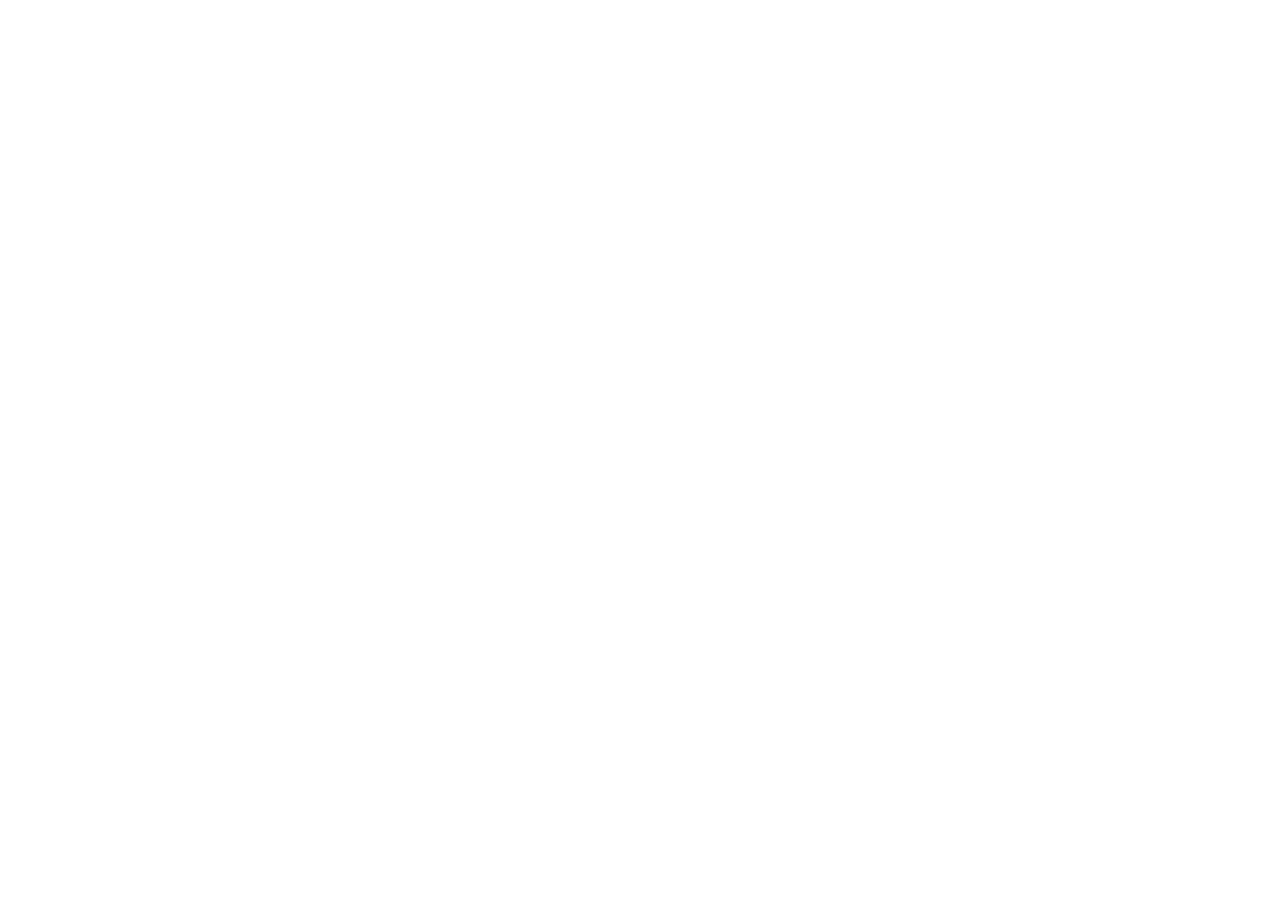
==== index2.html @ 7e5c842b "s" ====
<!DOCTYPE html>
<html xmlns="http://www.w3.org/1999/xhtml" xml:lang="ru" lang="ru">
<head>
    <title>Примеры. Загрузка геоданных с помощью jQuery.</title>
    <meta http-equiv="Content-Type" content="text/html; charset=utf-8"/>

    <script src="https://yandex.st/jquery/2.2.3/jquery.min.js" type="text/javascript"></script>
    <script src="https://api-maps.yandex.ru/2.1/?lang=ru_RU&amp;coordorder=longlat"></script>
    <script src="data_load_jquery.js"></script>
    <style type="text/css">
        html, body, #YMapsID {
            width: 100%;
            height: 100%;
            padding: 0;
            margin: 0;
        }
    </style>
</head>
<body>
        <div id="YMapsID"></div>
</body>
</html>
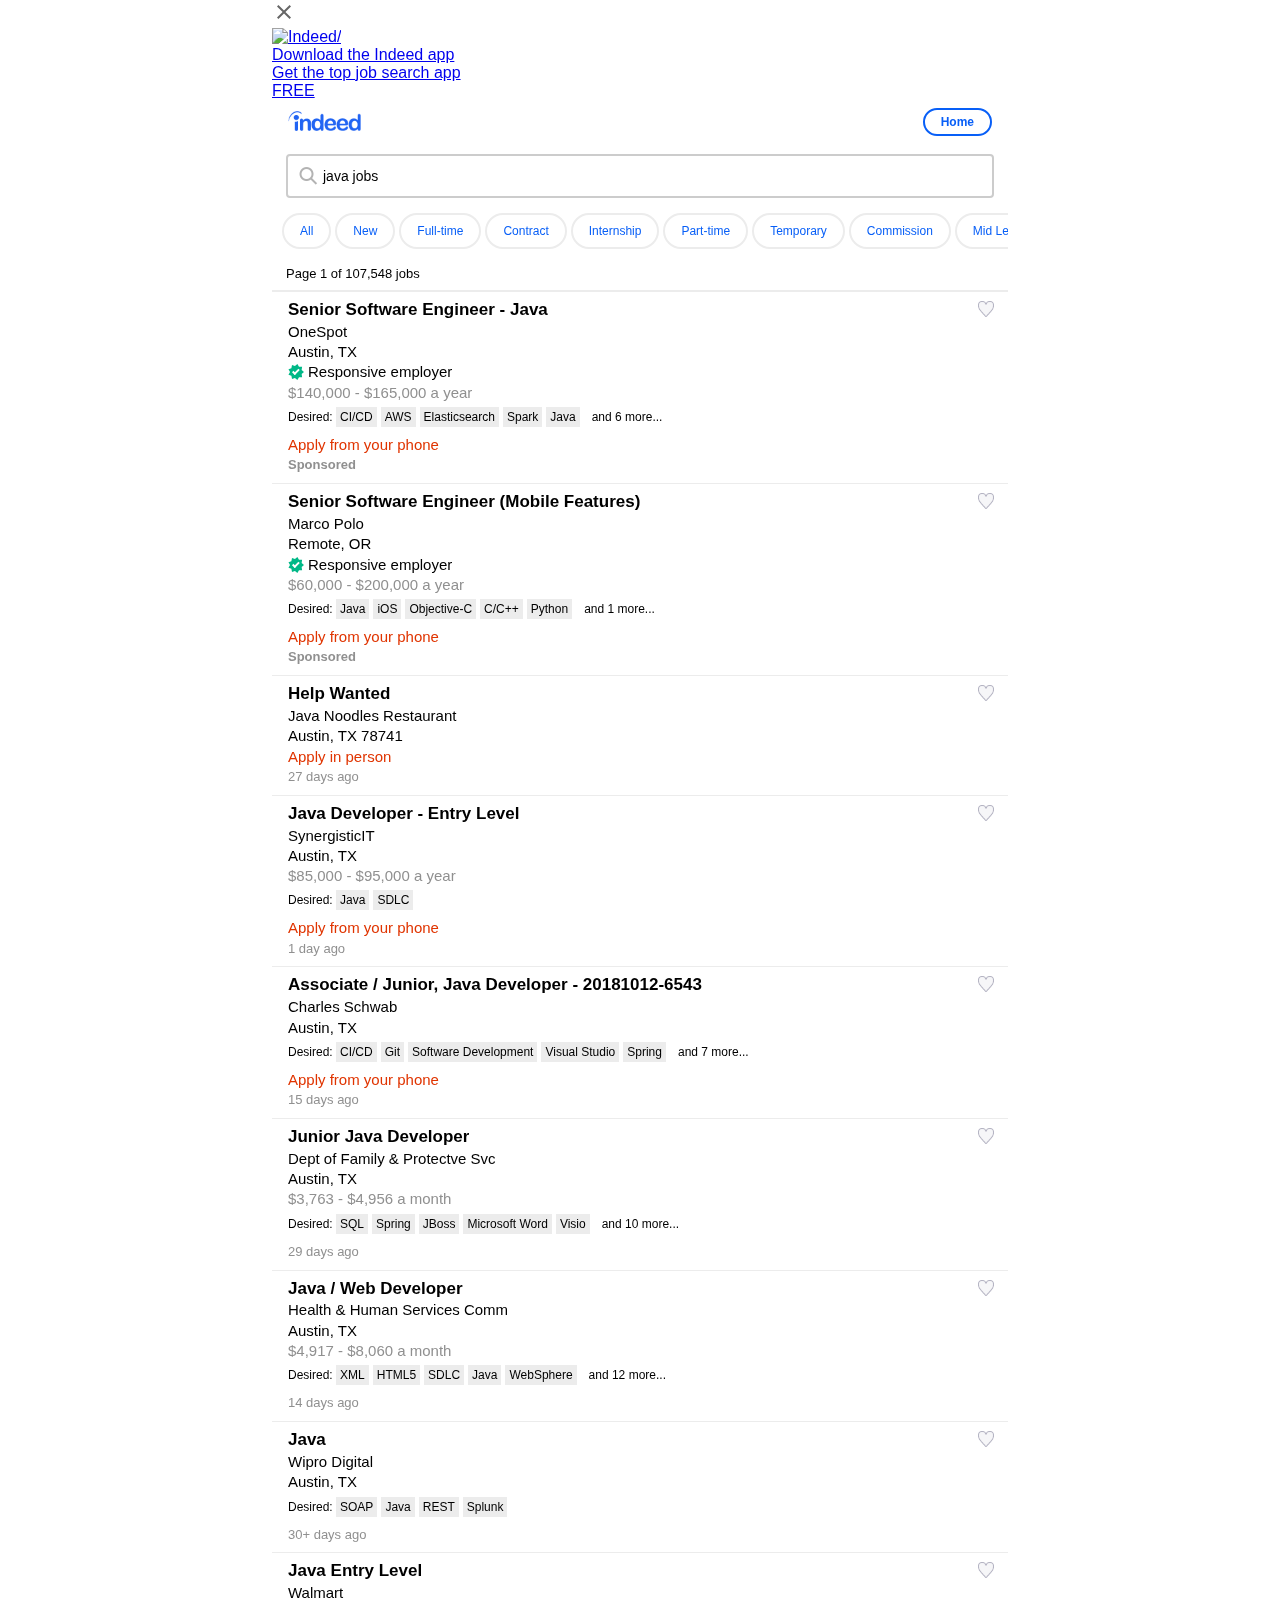
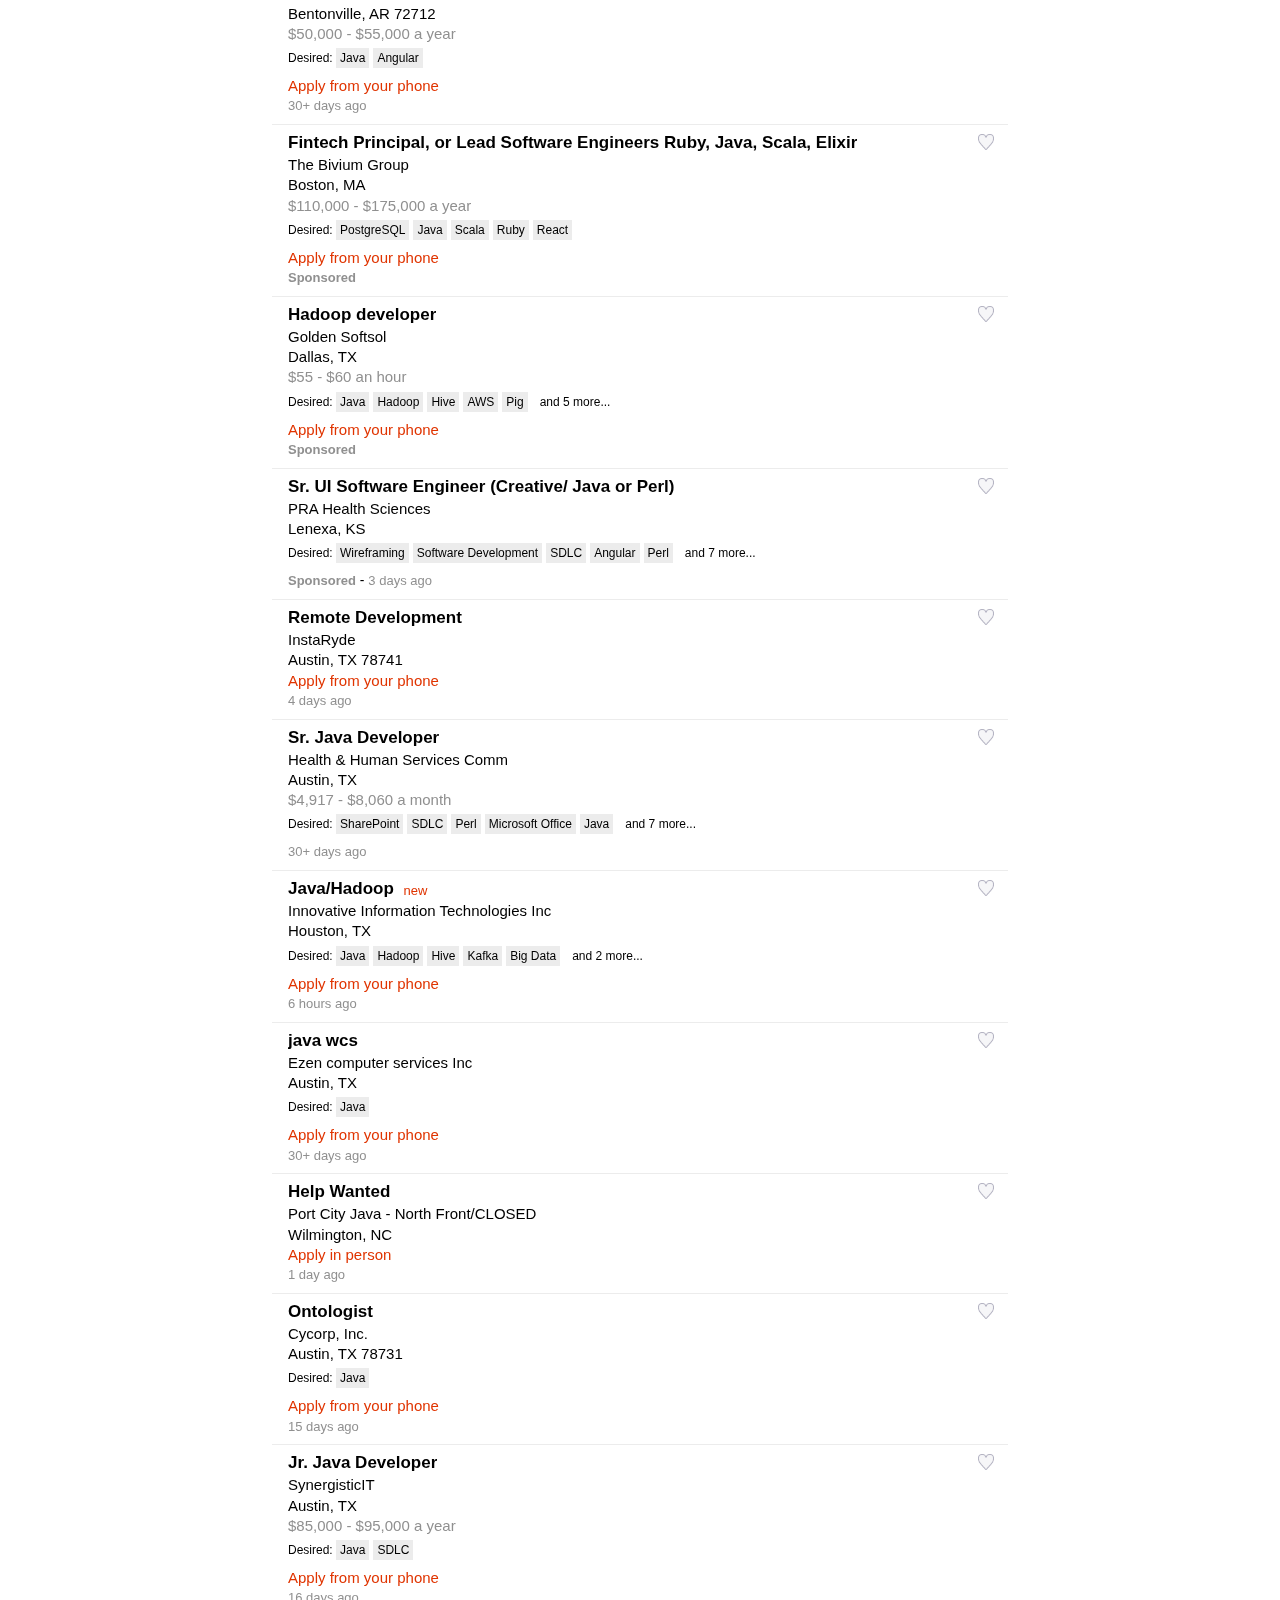
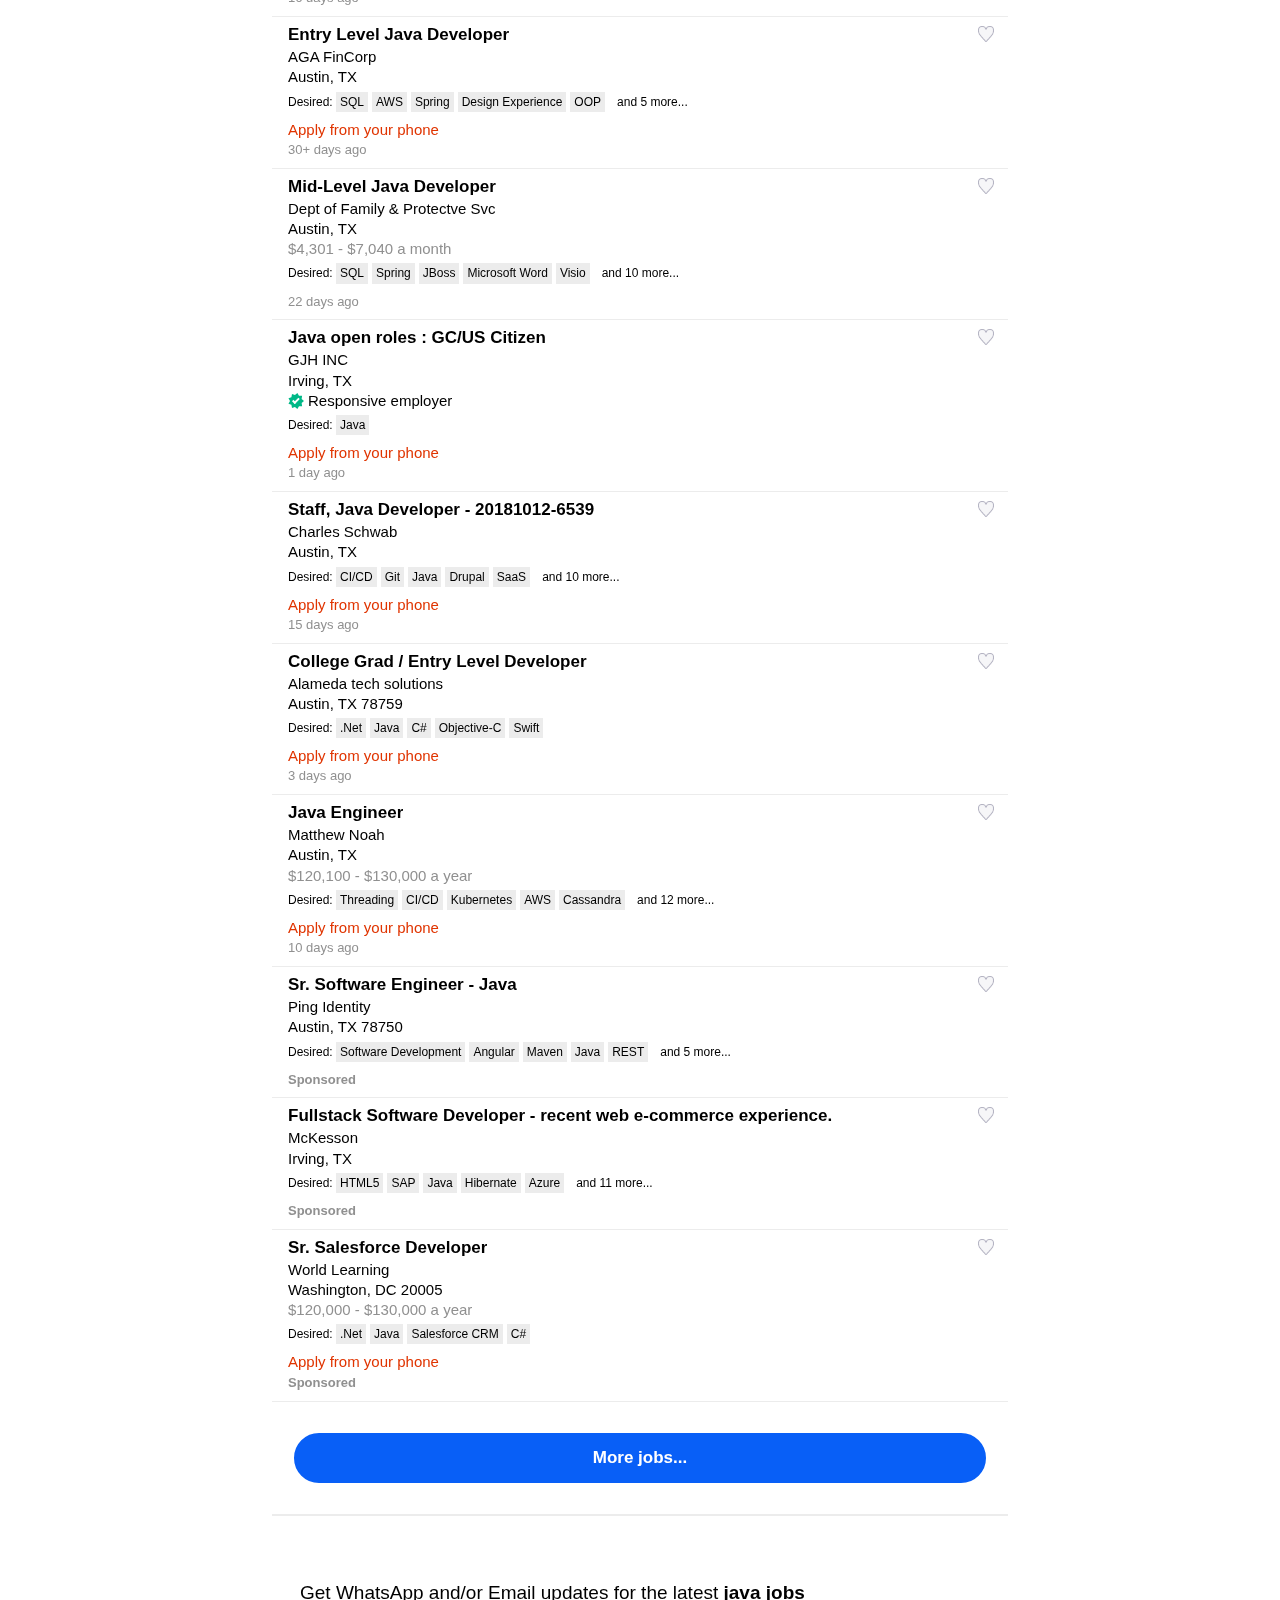
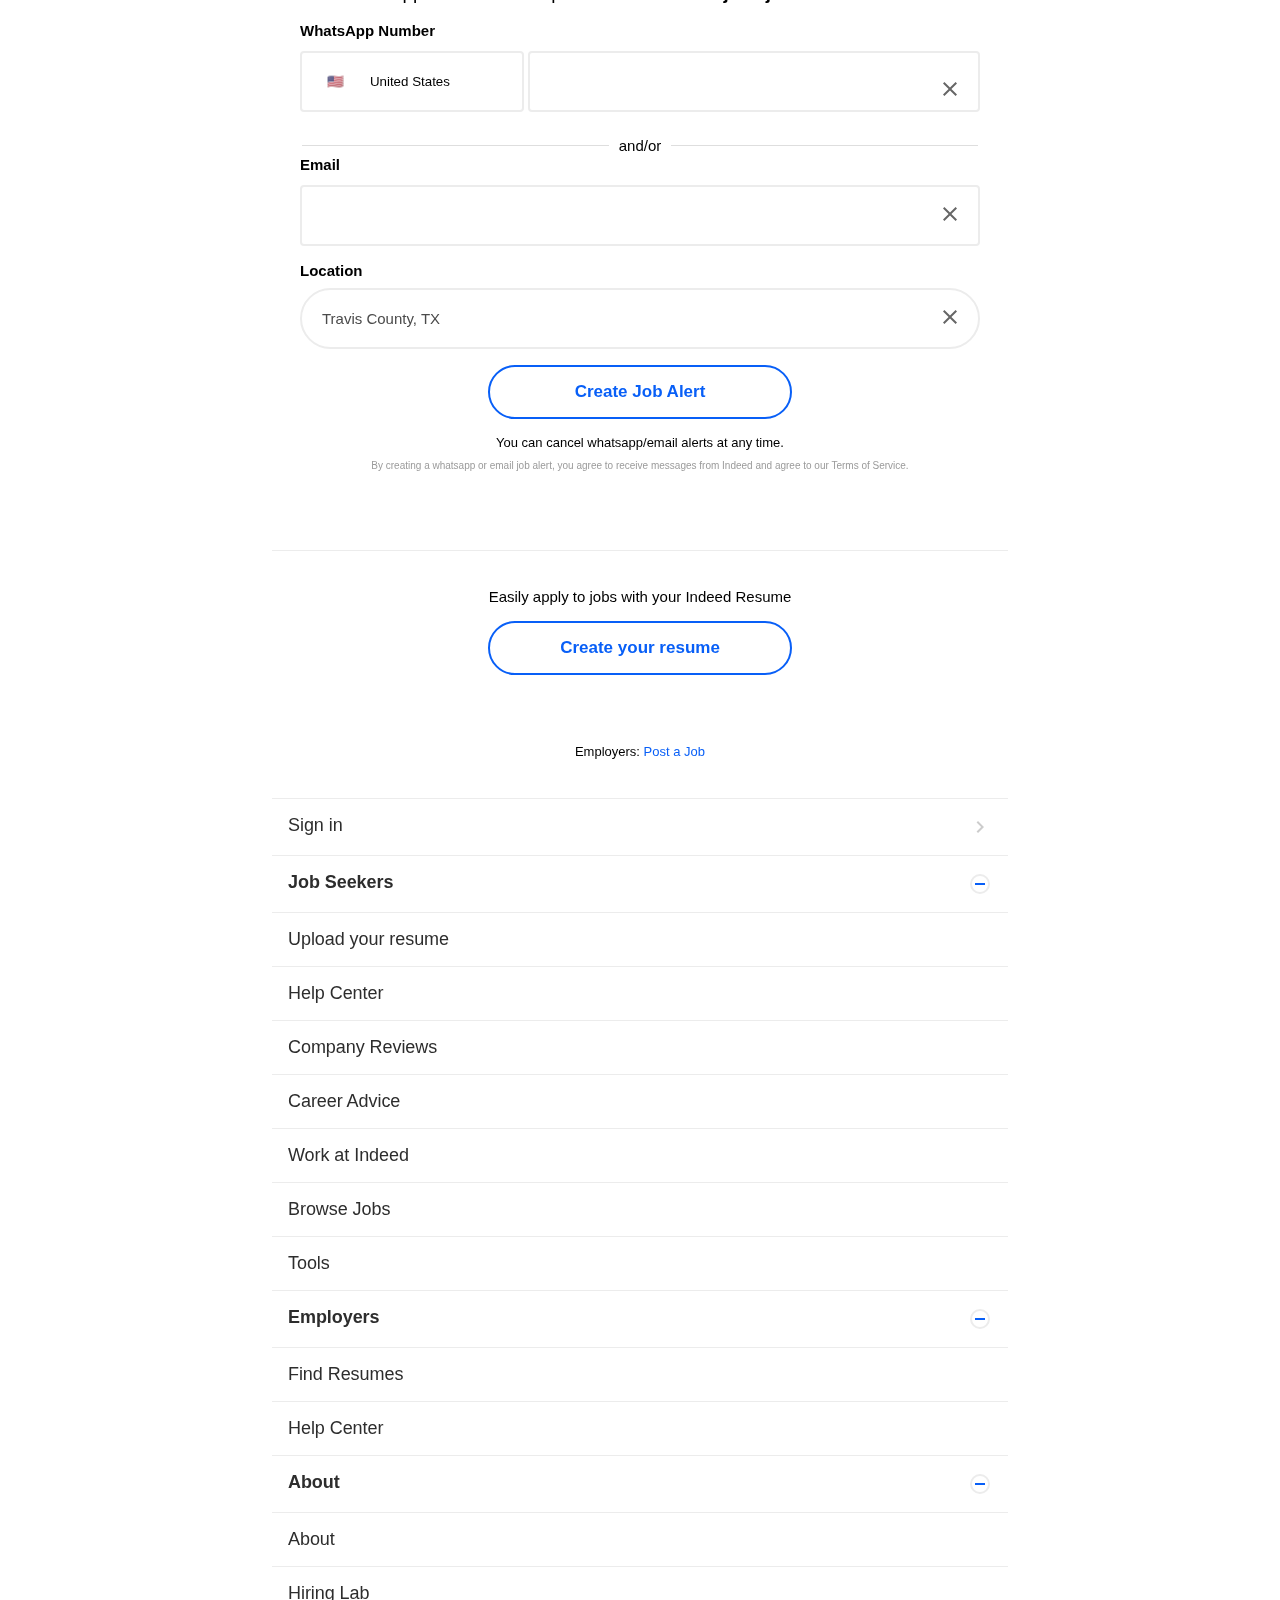
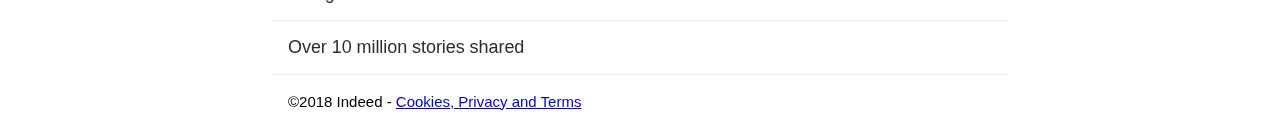
==== commit c97f2bca: "sdf" ====
--- a/index2.html
+++ b/index2.html
@@ -1,22 +1,2911 @@
 <!DOCTYPE html>
-<html xmlns="http://www.w3.org/1999/xhtml" xml:lang="ru" lang="ru">
+<html dir="ltr">
 <head>
-    <title>Примеры. Загрузка геоданных с помощью jQuery.</title>
-    <meta http-equiv="Content-Type" content="text/html; charset=utf-8"/>
-
-    <script src="https://yandex.st/jquery/2.2.3/jquery.min.js" type="text/javascript"></script>
-    <script src="https://api-maps.yandex.ru/2.1/?lang=ru_RU&amp;coordorder=longlat"></script>
-    <script src="data_load_jquery.js"></script>
-    <style type="text/css">
-        html, body, #YMapsID {
-            width: 100%;
-            height: 100%;
-            padding: 0;
-            margin: 0;
-        }
-    </style>
+<title>Java Jobs, Employment | Indeed</title>
+<meta http-equiv="content-type" content="text/html; charset=utf-8">
+<meta name="description" content="107,548 Java jobs available on Indeed. Apply to Java, Help, Junior Java Developer and more!">
+<meta name="referrer" content="origin-when-cross-origin">
+<link rel="next" href="jobs?q=java&l=&start=20">
+<script>(function() {function postData(url, data) {var params = ''; for (param in data) {if (data.hasOwnProperty(param)) {params += param + '=' + encodeURIComponent(data[param]) + '&';}}var xhr = new XMLHttpRequest(); xhr.open('POST', url, true); xhr.setRequestHeader('Content-Type', 'application/x-www-form-urlencoded'); xhr.send(params);}var errorLogged = false; window.logError = function(message, sourceUrl, lineNumber, columnNumber, error) {if (!errorLogged) {if (message.type) {return;}message = message.substring(0, 200); var url = '/m/rpc/jserr/log'; var params = {'mobtk': '1csddr7mu0000000', 'a': 'jserr', 'msg': message, 'url': sourceUrl, 'line': lineNumber, 'col': columnNumber ? columnNumber : '', 'hp': ''}; if (error && error.stack) {params['error'] = error.stack.replace(/\(.+\)/g, '').substring(0, 300);}postData(url, params); errorLogged = true;}}; window.onerror = window.logError; function handleResourceLoadError(e) {if (e.target === window) {return;}var tag = ''; var resource = ''; if (e.target) {tag = e.target.tagName.toLowerCase(); if (e.target.src) {resource = e.target.src;} else if (e.target.href) {resource = e.target.href;}}var params = {mobtk: '1csddr7mu0000000', pageURL: document.URL, resourceURL: resource, htmlTag: tag}; postData('/m/rpc/resourceLoadError/log', params);}window.addEventListener && window.addEventListener('error', handleResourceLoadError, true);}());</script><script>
+(function () {
+var q = [];
+
+
+var mobtk = '1csddr7mu0000000';
+var csrfToken = 'DN03w4aOVh5LsxSKzrLE5j2Q67qCZGdK';
+var sendLog = function(type, target) {
+var xhr = new XMLHttpRequest();
+var payload = 'mobtk=' + '1csddr7mu0000000' + '&type=' + type + '&ts=' + Date.now() + '&indeedcsrftoken=' + csrfToken;
+if (target) {
+var targetName = target.tagName;
+
+if (typeof(target.className) === 'string') {
+var classes = target.className.split(' ');
+if (classes.length > 0 && classes[0]) {
+targetName += ('.' + classes.join('.'));
+}
+}
+
+var id = target.getAttribute('id');
+if (id) {
+targetName += ('#' + id);
+}
+payload += ('&target=' + encodeURIComponent(targetName));
+}
+
+xhr.open('POST', '/m/rpc/log/hydrate', true);
+xhr.setRequestHeader('Content-Type', 'application/x-www-form-urlencoded');
+xhr.send(payload);
+};
+
+
+var clickHandler = function(e) {
+q.push(e);
+
+setTimeout(function() {
+sendLog('push', e.target);
+}, 0);
+
+};
+
+window.addEventListener('click', clickHandler);
+
+window._hydrateQueue = [
+function () {
+window.removeEventListener('click', clickHandler);
+
+setTimeout(function() {
+for (var i = 0; i < q.length; i++) {
+q[i].target.dispatchEvent(q[i]);
+}
+
+if (q.length > 0) {
+sendLog('pop');
+}
+
+}, 0);
+}
+];
+}());
+</script>
+
+<link rel="canonical" href="/q-Java-jobs.html">
+<link rel="alternate" href="android-app://com.indeed.android.jobsearch/https/www.localhost.nrtoff.indeed.net:443/m/jobs?q=java">
+<meta name="viewport" content="width=device-width,initial-scale=1.0,maximum-scale=1.0,user-scalable=no">
+<meta name="format-detection" content="telephone=no">
+
+<link type="text/css" rel="stylesheet" href="/m/s/539d985/promos.css"/>
+<style type="text/css">
+/* The original sg-results imports _common which, in turn, imports the styleguide's _header, which, in turn, imports the styleguide's _menu. We want to exclude this _menu, so to test this, we copy the contents of _common here, remove the _header import, and then copy the contents of the styleguide's _header, removing the _menu import. */
+/*Required Styles for Default Grey Button*/
+.btn, .sg-btn { display: inline-block; padding: 9px 15px; border: 1px solid #9a99ac; border-bottom-color: #a2a2a2; -webkit-border-radius: 6px; -moz-border-radius: 6px; -ms-border-radius: 6px; -o-border-radius: 6px; border-radius: 6px; background-color: #D9D9E2; background-image: -moz-linear-gradient(top, #f8f8f9, #D9D9E2); background-image: -webkit-gradient(linear, 0 0, 0 100%, from(#f8f8f9), to(#D9D9E2)); background-image: -webkit-linear-gradient(top, #f8f8f9, #D9D9E2); background-image: linear-gradient(to bottom, #f8f8f9, #D9D9E2); background-repeat: repeat-x; -webkit-box-shadow: 0 1px 5px rgba(0, 0, 0, 0.2); -moz-box-shadow: 0 1px 5px rgba(0, 0, 0, 0.2); -ms-box-shadow: 0 1px 5px rgba(0, 0, 0, 0.2); -o-box-shadow: 0 1px 5px rgba(0, 0, 0, 0.2); box-shadow: 0 1px 5px rgba(0, 0, 0, 0.2); color: #333; vertical-align: middle; text-align: center; text-decoration: none; text-shadow: 0 1px #fff; font-weight: 700; font-size: 16px; font-family: "Helvetica Neue", Helvetica, Arial, "Lucida Grande", sans-serif; line-height: 22px; filter: progid:DXImageTransform.Microsoft.gradient(startColorstr='#fff8f8f9', endColorstr='#ffe6e6e6', GradientType=0); cursor: pointer; -webkit-user-select: none; -moz-user-select: none; -ms-user-select: none; -o-user-select: none; user-select: none; -webkit-touch-callout: none; -webkit-highlight: none; -webkit-tap-highlight-color: transparent; text-overflow: ellipsis; white-space: nowrap; overflow: hidden; }
+
+.btn.active, .btn.sg-active, .btn:active, .btn.disabled, .btn.sg-disabled, .btn[disabled], .sg-btn.active, .sg-btn.sg-active, .sg-btn:active, .sg-btn.disabled, .sg-btn.sg-disabled, .sg-btn[disabled] { outline: none; background-color: #f8f8f9; color: #333; }
+
+.btn:focus, .sg-btn:focus { outline: 0; box-shadow: 0 0 1px 0 #1642bb; -webkit-transition: box-shadow 0.2s linear; -moz-transition: box-shadow 0.2s linear; transition: box-shadow 0.2s linear; }
+
+.btn.active, .btn.sg-active, .btn:active, .sg-btn.active, .sg-btn.sg-active, .sg-btn:active { background-color: #f8f8f9; background-image: none; -webkit-box-shadow: inset 0 2px 4px rgba(0, 0, 0, 0.15), 0 1px 2px rgba(0, 0, 0, 0.05); -moz-box-shadow: inset 0 2px 4px rgba(0, 0, 0, 0.15), 0 1px 2px rgba(0, 0, 0, 0.05); box-shadow: inset 0 2px 4px rgba(0, 0, 0, 0.15), 0 1px 2px rgba(0, 0, 0, 0.05); }
+
+.btn.disabled, .btn.sg-disabled, .btn[disabled], .sg-btn.disabled, .sg-btn.sg-disabled, .sg-btn[disabled] { background-color: #f8f8f9; background-image: none; -webkit-box-shadow: none; -moz-box-shadow: none; box-shadow: none; opacity: .65; filter: alpha(opacity=65); cursor: default; }
+
+/*Required Styles for Blue Primary Button - Dependent on Default Button Styles*/
+.btn-primary, .sg-btn-primary { border-color: #1642bb; background-color: #5585f2; background-image: -moz-linear-gradient(top, #6598ff, #2e5ad7); background-image: -webkit-gradient(linear, 0 0, 0 100%, from(#6598ff), to(#2e5ad7)); background-image: -webkit-linear-gradient(top, #6598ff, #2e5ad7); background-image: linear-gradient(to bottom, #6598ff, #2e5ad7); background-repeat: repeat-x; color: #F8F8F9; text-shadow: 0 -1px #0f2299; -ms-filter: progid:DXImageTransform.Microsoft.dropshadow(OffX=0, OffY=-1, Color=#e80f2299, Positive=true); filter: progid:DXImageTransform.Microsoft.dropshadow(OffX=0, OffY=-1, Color=#e80f2299, Positive=true); filter: progid:DXImageTransform.Microsoft.gradient(startColorstr='#ff6598fe', endColorstr='#ff3c69e0', GradientType=0); zoom: 1; }
+
+.btn-primary.active, .btn-primary.sg-active, .btn-primary:active, .btn-primary.disabled, .btn-primary.sg-disabled, .btn-primary[disabled], .sg-btn-primary.active, .sg-btn-primary.sg-active, .sg-btn-primary:active, .sg-btn-primary.disabled, .sg-btn-primary.sg-disabled, .sg-btn-primary[disabled] { background-color: #2e5ad7; color: #F8F8F9; }
+
+.btn-primary:focus, .sg-btn-primary:focus { box-shadow: 0 0 1px 0 #000; }
+
+.btn-special, .sg-btn-special { border-color: #ba3200; background-color: #5585f2; background-image: -moz-linear-gradient(top, #f60, #f14200); background-image: -webkit-gradient(linear, 0 0, 0 100%, from(#f60), to(#f14200)); background-image: -webkit-linear-gradient(top, #f60, #f14200); background-image: linear-gradient(to bottom, #f60, #f14200); background-repeat: repeat-x; color: #F8F8F9; text-shadow: 0 -1px #000; -ms-filter: progid:DXImageTransform.Microsoft.dropshadow(OffX=0, OffY=-1, Color=#e80f2299, Positive=true); filter: progid:DXImageTransform.Microsoft.dropshadow(OffX=0, OffY=-1, Color=#e80f2299, Positive=true); filter: progid:DXImageTransform.Microsoft.gradient(startColorstr='#ff6598fe', endColorstr='#ff3c69e0', GradientType=0); zoom: 1; }
+
+.btn-special.active, .btn-special.sg-active, .btn-special:active, .btn-special.disabled, .btn-special.sg-disabled, .btn-special[disabled], .sg-btn-special.active, .sg-btn-special.sg-active, .sg-btn-special:active, .sg-btn-special.disabled, .sg-btn-special.sg-disabled, .sg-btn-special[disabled] { background-color: #f14200; color: #F8F8F9; }
+
+.btn-special:focus, .sg-btn-special:focus { box-shadow: 0 0 1px 0 #000; }
+
+.btn-danger, .sg-btn-danger { border-color: #83121b; background-color: #5585f2; background-image: -moz-linear-gradient(top, #d1787f, #b01825); background-image: -webkit-gradient(linear, 0 0, 0 100%, from(#d1787f), to(#b01825)); background-image: -webkit-linear-gradient(top, #d1787f, #b01825); background-image: linear-gradient(to bottom, #d1787f, #b01825); background-repeat: repeat-x; color: #F8F8F9; text-shadow: 0 -1px #000; -ms-filter: progid:DXImageTransform.Microsoft.dropshadow(OffX=0, OffY=-1, Color=#e80f2299, Positive=true); filter: progid:DXImageTransform.Microsoft.dropshadow(OffX=0, OffY=-1, Color=#e80f2299, Positive=true); filter: progid:DXImageTransform.Microsoft.gradient(startColorstr='#ff6598fe', endColorstr='#ff3c69e0', GradientType=0); zoom: 1; }
+
+.btn-danger.active, .btn-danger.sg-active, .btn-danger:active, .btn-danger.disabled, .btn-danger.sg-disabled, .btn-danger[disabled], .sg-btn-danger.active, .sg-btn-danger.sg-active, .sg-btn-danger:active, .sg-btn-danger.disabled, .sg-btn-danger.sg-disabled, .sg-btn-danger[disabled] { background-color: #b01825; color: #F8F8F9; }
+
+.btn-danger:focus, .sg-btn-danger:focus { box-shadow: 0 0 1px 0 #000; }
+
+input.btn, input.sg-btn { -webkit-appearance: none; }
+
+button.btn::-moz-focus-inner, button.sg-btn::-moz-focus-inner { border: 0; }
+
+/*Required Styles for Alternate Button Sizes*/
+.btn-sm, .sg-btn-sm, .btn-xs, .sg-bt-xs { padding: 6px 12px; }
+
+.btn-xs, .sg-btn-xs { padding: 3px 6px; line-height: 15px; }
+
+.btn-md, .sg-btn-md { padding: 6px 6px; }
+
+.btn-lg, .sg-btn-lg { padding: 9px 18px; border-radius: 6px; font-size: 18px; }
+
+/*Required Styles for Block Level Buttons (fill parent container) - Dependent on Default Button Styles*/
+.btn-block, .sg-btn-block { display: block; margin: 9px auto; -webkit-box-sizing: border-box !important; -moz-box-sizing: border-box !important; box-sizing: border-box !important; max-width: 352px; }
+
+.btn-block-compact, .sg-btn-block-compact { margin: 2px auto; }
+
+input.btn-block, input.sg-btn-block, button.btn-block, button.sg-btn-block { width: 100%; max-width: 351px; }
+
+.btn-block + .btn-block, .sg-btn-block + .sg-btn-block { margin-top: 5px; }
+
+#buttonContainer .btn, #buttonContainer .sg-btn { margin: 0; }
+
+.btn-icon .cssImage { margin-bottom: -40px; position: relative; top: -27px; }
+
+.btn-pair { -webkit-box-sizing: border-box !important; -moz-box-sizing: border-box !important; box-sizing: border-box !important; width: 49%; }
+
+html { font-family: "Helvetica Neue", Helvetica, Arial, "Lucida Grande", sans-serif; }
+
+body { font-size: 100%; }
+
+.sg-content h1, .sg-content h2, .sg-content h3, .sg-content h4, .sg-content h5, .sg-content h6, .sg-content p { margin-top: 0; }
+
+.bold, .sg-bold { font-weight: bold; }
+
+a.primary-link, a.sg-primary-link { color: #00c; }
+
+a.secondary-link, a.sg-secondary-link { color: #77c; }
+
+a.primary-link:hover, a.sg-primary-link:hover, a.secondary-link:hover, a.sg-secondary-link:hover { text-decoration: underline; }
+
+.common-text, .sg-common-text, .full-width-text, .sg-full-width-text { white-space: nowrap; overflow: hidden; text-overflow: ellipsis; }
+
+.full-width-text, .sg-full-width-text { width: 100%; }
+
+.text-center, .sg-text-center { text-align: center; }
+
+.heading1, .sg-heading1 { font-size: 23px; line-height: 28px; font-weight: bold; }
+
+.heading2, .sg-heading2 { font-size: 23px; line-height: 28px; }
+
+.heading3, .sg-heading3 { font-size: 18px; line-height: 20px; font-weight: bold; }
+
+.heading4, .sg-heading4 { font-size: 16px; line-height: 18px; font-weight: bold; }
+
+.heading5, .sg-heading5 { font-size: 16px; line-height: 20px; font-weight: normal; }
+
+.heading6, .sg-heading6 { font-size: 14px; line-height: 18px; font-weight: normal; }
+
+.paragraph-large, .sg-paragraph-large { font-size: 15px; line-height: 22px; font-weight: normal; }
+
+.paragraph-normal, .sg-paragraph-normal { font-size: 13px; line-height: 18px; font-weight: normal; }
+
+.paragraph-small, .sg-paragraph-small { font-size: 11px; line-height: 12px; font-weight: normal; }
+
+.color-text-primary, .sg-color-text-primary { color: #000; }
+
+.color-text-secondary, .sg-color-text-secondary { color: #6f6f6f; }
+
+.color-text-meta, .sg-color-text-meta, .color-text-tertiary, .result .metadata, .result .date, .sg-color-text-tertiary { color: #999; }
+
+.color-text-emphasized, .result .new, .result .ialbl, .sg-color-text-emphasized, .newi { color: #f60; }
+
+.color-text-brand, .sg-color-text-brand { color: #2164f3; }
+
+.color-text-success, .result .source, .sg-color-text-success { color: #008040; }
+
+.color-text-error, .result .expiredNotice, .sg-color-text-error { color: #c00; }
+
+.color-text-sponsored, .result .sponlbl, .sg-color-text-sponsored { color: #cd29c0; }
+
+.color-text-white, .sg-color-text-white { color: #fff; }
+
+.color-link-primary, .sg-color-link-primary { color: #00c; }
+
+.color-link-secondary, .sg-color-link-secondary { color: #77c; }
+
+/* BEGIN copy & modification of styleguide _header module */
+.spinner-smil, .smil-animation.ltr .loading, .smil-animation.ltr .pending .bookmark, .smil-animation.ltr .saved.pending .bookmark, .smil-animation.ltr .tapItem.selected, .smil-animation.rtl .loading, .smil-animation.rtl .pending .bookmark, .smil-animation.rtl .saved.pending .bookmark, .smil-animation.rtl .tapItem.selected, .smil-animation .tapItem-chevron.selected, .smil-animation .tapItem-chevron:active, .smil-animation .sg-tapitem-chevron.selected, .smil-animation .sg-tapitem-chevron:active { background-image: url("data:image/svg+xml,%3Csvg xmlns='http://www.w3.org/2000/svg' xmlns:xlink='http://www.w3.org/1999/xlink' viewBox='0 0 18 18' width='16' height='16'%3E%3Cdefs%3E%3Cpath id='spoke' d='M9 4.35a4.64 4.64 0 0 1 .86.08.66.66 0 0 0 0-.11V.93a.56.56 0 0 0-.42-.6h-.88a.56.56 0 0 0-.44.61v3.38a.67.67 0 0 0 0 .11A4.64 4.64 0 0 1 9 4.35z'/%3E%3C/defs%3E%3Cg%3E%3Cuse xlink:href='%23spoke'/%3E%3Cuse xlink:href='%23spoke' transform='rotate(30 9 9)' fill='none'/%3E%3Cuse xlink:href='%23spoke' transform='rotate(60 9 9)' fill='none'/%3E%3Cuse xlink:href='%23spoke' transform='rotate(90 9 9)' fill-opacity='.1'/%3E%3Cuse xlink:href='%23spoke' transform='rotate(120 9 9)' fill-opacity='.2'/%3E%3Cuse xlink:href='%23spoke' transform='rotate(150 9 9)' fill-opacity='.3'/%3E%3Cuse xlink:href='%23spoke' transform='rotate(180 9 9)' fill-opacity='.4'/%3E%3Cuse xlink:href='%23spoke' transform='rotate(210 9 9)' fill-opacity='.5'/%3E%3Cuse xlink:href='%23spoke' transform='rotate(240 9 9)' fill-opacity='.6'/%3E%3Cuse xlink:href='%23spoke' transform='rotate(270 9 9)' fill-opacity='.7'/%3E%3Cuse xlink:href='%23spoke' transform='rotate(300 9 9)' fill-opacity='.8'/%3E%3Cuse xlink:href='%23spoke' transform='rotate(330 9 9)' fill-opacity='.9'/%3E%3CanimateTransform  attributeName='transform' type='rotate' values='0 9 9;30 9 9;60 9 9;90 9 9;120 9 9;150 9 9;180 9 9;210 9 9;240 9 9; 270 9 9;300 9 9;' dur='1s' begin='0s' repeatCount='indefinite' calcMode='discrete'/%3E%3C/g%3E%3C/svg%3E"); }
+
+.spinner-raw, .no-smil-animation.ltr .loading, .no-smil-animation.ltr .pending .bookmark, .no-smil-animation.ltr .saved.pending .bookmark, .no-smil-animation.ltr .tapItem.selected, .no-smil-animation.rtl .loading, .no-smil-animation.rtl .pending .bookmark, .no-smil-animation.rtl .saved.pending .bookmark, .no-smil-animation.rtl .tapItem.selected, .no-smil-animation .tapItem-chevron.selected, .no-smil-animation .tapItem-chevron:active, .no-smil-animation .sg-tapitem-chevron.selected, .no-smil-animation .sg-tapitem-chevron:active { background-image: url("_iphone/images/spinner_grey_mat@2x.gif"); }
+
+.loading, .pending .bookmark, .saved.pending .bookmark, .tapItem.selected { /*@extend .icon; This will mess up tapItem styles.*/ min-width: 16px; min-height: 16px; background-size: 16px; background-repeat: no-repeat; background-position: center; }
+
+.logo, .sg-logo { background-size: contain; background-position: left top; background-repeat: no-repeat; background-image: url("[data-uri]"); }
+
+.header, .sg-header { position: relative; z-index: 10; padding: 14px 14px; height: 64px; background-color: #fff; border-bottom: 1px solid #ccc; -webkit-box-sizing: border-box !important; -moz-box-sizing: border-box !important; box-sizing: border-box !important; }
+
+.ltr .header .btn-home, .ltr .header .sg-btn-home, .ltr .sg-header .btn-home, .ltr .sg-header .sg-btn-home { float: right; }
+
+.rtl .header .btn-home, .rtl .header .sg-btn-home, .rtl .sg-header .btn-home, .rtl .sg-header .sg-btn-home { float: left; }
+
+.ltr .header #headerRightButtonContainer, .ltr .sg-header #headerRightButtonContainer { float: right; }
+
+.rtl .header #headerRightButtonContainer, .rtl .sg-header #headerRightButtonContainer { float: left; }
+
+.header-logo-container, .sg-header-logo-container { position: relative; top: 3px; }
+
+.header-logo, .sg-header-logo { display: inline-block; width: 110px; height: 44px; }
+
+/* END copy from _header styleguide module */
+.newi { display: inline-block; white-space: nowrap; text-decoration: none; }
+
+.notice { padding: 0 1em; background: #ffc; margin: 0 0 1em; border-bottom: 1px solid #e9e9c9; border-top: 1px solid #e9e9c9; }
+
+.nav-tabs, .sg-nav-tabs { height: 48px; margin: 0; padding: 0; display: table; width: 100%; }
+
+.nav-tabs > li, .sg-nav-tabs > li { vertical-align: top; display: inline-block; list-style: none; background: #fff; margin: 0; padding: 0; white-space: nowrap; height: 100%; }
+
+.nav-tabs > li > a, .sg-nav-tabs > li > a { display: block; text-align: center; height: 100%; -webkit-box-sizing: border-box !important; -moz-box-sizing: border-box !important; box-sizing: border-box !important; line-height: 48px; padding: 0 35px; margin: 0; font-size: 14px; font-weight: bold; text-decoration: none; color: #00c; }
+
+.nav-tabs > li.nav-tabs-active > a, .nav-tabs > li.sg-nav-tabs-active > a, .sg-nav-tabs > li.nav-tabs-active > a, .sg-nav-tabs > li.sg-nav-tabs-active > a { border-bottom: 3px solid #00c; color: #00c; }
+
+.nav-justified, .sg-nav-justified { display: table; text-align: center; }
+
+.nav-justified > li, .sg-nav-justified > li { float: none; text-align: center; display: table-cell; }
+
+.icon, .rgi input[type="radio"]:checked, .checkMark, .sg-icon { background-position: center; background-repeat: no-repeat; display: inline-block; }
+
+.icon-8px, .sg-icon-8px { background-size: 8px; min-height: 8px; min-width: 8px; }
+
+.icon-16px, .rgi input[type="radio"]:checked, .checkMark, .no-smil-animation .tapItem-chevron.selected, .no-smil-animation .tapItem-chevron:active, .no-smil-animation .sg-tapitem-chevron.selected, .no-smil-animation .sg-tapitem-chevron:active, .smil-animation .tapItem-chevron.selected, .smil-animation .tapItem-chevron:active, .smil-animation .sg-tapitem-chevron.selected, .smil-animation .sg-tapitem-chevron:active, .sg-icon-16px { background-size: 16px; min-height: 16px; min-width: 16px; }
+
+.icon-17px, .sg-icon-17px { background-size: 17px; min-height: 17px; min-width: 17px; }
+
+.icon-20px, .sg-icon-20px { background-size: 20px; min-height: 20px; min-width: 20px; }
+
+.icon-rating, .sg-icon-rating { background-image: url("[data-uri]"); background-position: 0 0 !important; }
+
+.icon-rating-filled, .sg-icon-rating-filled { background-image: url("[data-uri]"); }
+
+.icon-rating-filled.icon-8px, .icon-rating-filled.sg-icon-8px, .sg-icon-rating-filled.icon-8px, .sg-icon-rating-filled.sg-icon-8px { background-position: 0 -7px; }
+
+.icon-rating-filled.icon-16px, .rgi input.icon-rating-filled[type="radio"]:checked, .icon-rating-filled.checkMark, .no-smil-animation .icon-rating-filled.tapItem-chevron.selected, .no-smil-animation .icon-rating-filled.tapItem-chevron:active, .no-smil-animation .icon-rating-filled.sg-tapitem-chevron.selected, .no-smil-animation .icon-rating-filled.sg-tapitem-chevron:active, .smil-animation .icon-rating-filled.tapItem-chevron.selected, .smil-animation .icon-rating-filled.tapItem-chevron:active, .smil-animation .icon-rating-filled.sg-tapitem-chevron.selected, .smil-animation .icon-rating-filled.sg-tapitem-chevron:active, .icon-rating-filled.sg-icon-16px, .sg-icon-rating-filled.icon-16px, .rgi input.sg-icon-rating-filled[type="radio"]:checked, .sg-icon-rating-filled.checkMark, .no-smil-animation .sg-icon-rating-filled.tapItem-chevron.selected, .no-smil-animation .sg-icon-rating-filled.tapItem-chevron:active, .no-smil-animation .sg-icon-rating-filled.sg-tapitem-chevron.selected, .no-smil-animation .sg-icon-rating-filled.sg-tapitem-chevron:active, .smil-animation .sg-icon-rating-filled.tapItem-chevron.selected, .smil-animation .sg-icon-rating-filled.tapItem-chevron:active, .smil-animation .sg-icon-rating-filled.sg-tapitem-chevron.selected, .smil-animation .sg-icon-rating-filled.sg-tapitem-chevron:active, .sg-icon-rating-filled.sg-icon-16px { background-position: 0 -15px; }
+
+.icon-rating-filled.icon-17px, .icon-rating-filled.sg-icon-17px, .sg-icon-rating-filled.icon-17px, .sg-icon-rating-filled.sg-icon-17px { background-position: 0 -16px; }
+
+.icon-rating-filled.icon-20px, .icon-rating-filled.sg-icon-20px, .sg-icon-rating-filled.icon-20px, .sg-icon-rating-filled.sg-icon-20px { background-position: 0 -19px; }
+
+.icon-heart, .sg-icon-heart, .icon-bookmark { background-image: url("[data-uri]"); }
+
+.icon-heart-filled, .sg-icon-heart-filled, .saved .icon-bookmark, .icon-bookmark-saved { background-image: url("[data-uri]"); }
+
+.saved.blue-icon .icon-bookmark { background-image: url("[data-uri]"); }
+
+.icon-checkmark, .rgi input[type="radio"]:checked, .checkMark, .sg-icon-checkmark { background-image: url("[data-uri]"); }
+
+.ita-inline.hidden { height: 0; opacity: 0; visibility: hidden; }
+
+.ita-inline { position: relative; line-height: 1.2em; background-color: #FFFFFF; }
+
+.ita-inline p { margin: 0; padding: 0; }
+
+.ita-inline.ita-next-steps-card { background-color: #EDEDED; padding: 10px; }
+
+.ita-inline.ita-next-steps-card .ita-next-steps-card-container { box-shadow: 2px 14px 27px -14px #D2D2D2; border: 1px solid #D6D6D6; border-radius: 5px; position: relative; clear: both; color: #000000; background-color: white; }
+
+.ita-inline.ita-next-steps-card .ita-header { position: relative; background-color: #F7F7F7; border-top-left-radius: 4px; border-top-right-radius: 4px; padding-left: 15px; line-height: 44px; font-size: 14px; border-bottom: 1px solid #d9d9d9; }
+
+.ita-inline.ita-next-steps-card .ita-header .ita-inline-remove { text-decoration: none; display: inline-block; font-size: 24px; color: #7A7A7A; float: right; margin-right: 7px; padding: 5px; position: absolute; top: 50%; -o-transform: translateY(-50%); -ms-transform: translateY(-50%); -moz-transform: translateY(-50%); -webkit-transform: translateY(-50%); right: 3px; font-weight: bold; }
+
+.ita-inline.ita-next-steps-card .ita-header .ita-inline-remove:before { content: '\00D7'; }
+
+.ita-inline.ita-next-steps-card .ita-inline-title, .ita-inline.ita-next-steps-card .ita-inline-content { padding: 0 15px; }
+
+.ita-inline.ita-next-steps-card .ita-inline-content { padding-bottom: 15px; }
+
+.ita-inline.ita-next-steps-card .ita-actions { border-top: 2px solid #dedede; text-align: center; }
+
+.ita-inline.ita-next-steps-card .ita-actions a { padding: 0; text-decoration: none; line-height: 44px; font-weight: bold; }
+
+.ita-inline.ita-expandable-card { padding-top: 15px; padding-left: 15px; padding-right: 15px; }
+
+.ita-inline.ita-expandable-card .ita-inline-remove { position: absolute; top: 15px; right: 15px; }
+
+.ita-inline.ita-expandable-card .ita-inline-helpertext { font-size: 0.85em; padding-bottom: 15px; padding-right: 18px; font-weight: bold; }
+
+.ita-inline.ita-expandable-card.ita-inline--compact .ita-inline-helpertext { padding-bottom: 5px; padding-right: 18px; }
+
+.ita-inline.ita-expandable-card.ita-inline--compact .ita-inline-logoimage { max-width: 100px; margin-top: 5px; margin-bottom: 5px; }
+
+.ita-inline.ita-expandable-card.ita-inline--collapse #ita-inline-showmore { border-top: 2px solid #eee; line-height: 40px; }
+
+.ita-inline.ita-expandable-card .ita-actions { border-top: 1px solid #dedede; text-align: center; }
+
+.ita-inline.ita-expandable-card .ita-actions a { padding: 0; text-decoration: none; line-height: 44px; }
+
+.ita-inline.ita-border-top { border-top: 8px solid #E8E8E8; }
+
+.ita-inline.ita-border-bottom { border-bottom: 8px solid #E8E8E8; }
+
+.ita-inline.ita-border-both { border-top: 8px solid #E8E8E8; border-bottom: 8px solid #E8E8E8; }
+
+.ita-inline.ita-border-zrp { border-top: 8px solid #E8E8E8; border-bottom: 8px solid #E8E8E8; margin: 0 -14px; }
+
+.ita-inline .ita-inline-logoimage { display: block; max-height: 35px; max-width: 159px; }
+
+.ita-inline.ita-inline--left .ita-inline-logoimage { margin-left: 0; }
+
+.ita-inline.ita-inline--center .ita-inline-logoimage { margin-top: 14px; margin-bottom: 5px; margin-left: auto; margin-right: auto; }
+
+.ita-inline .ita-inline-headerimage { display: block; width: 100%; }
+
+.ita-inline .ita-inline-content { font-size: 0.8em; text-align: left; }
+
+.ita-inline .ita-inline-expandable a { display: block; text-align: center; text-decoration: none; line-height: 40px; }
+
+.ita-inline.ita-inline--collapse .ita-inline-headerimage { height: 0; opacity: 0; visibility: hidden; }
+
+.ita-inline.ita-inline--collapse .ita-inline-expandable { max-height: 30px; overflow: hidden; }
+
+.ita-inline.ita-inline--collapse #ita-inline-showmore { display: block; text-align: center; text-decoration: none; }
+
+.itamobrecjobsinlinetst-noBanner .ita-inline-headerimage { display: none; }
+
+.itamobrecjobsinlinetst-noContent .ita-inline-content { display: none; }
+
+.itamobrecjobsinlinetst-noContentAndBanner .ita-inline-content, .itamobrecjobsinlinetst-noContentAndBanner .ita-inline-headerimage { display: none; }
+
+.ita-inline-job .ita-inline-job-content { overflow: hidden; white-space: nowrap; text-overflow: ellipsis; }
+
+.ita-inline-job .ita-inline-job-content > * { margin: 0; }
+
+.ita-inline-job .ita-inline-job-logo { margin-top: 4px; }
+
+.ita-inline-job .ita-inline-job-logo img { max-height: 20px; }
+
+.tapItems, .sg-tapitems { border-bottom: 1px solid #dedede; }
+
+.tapItem, .sg-tapitem { padding-top: 7px; padding-bottom: 7px; min-height: 44px !important; -webkit-box-sizing: border-box !important; -moz-box-sizing: border-box !important; box-sizing: border-box !important; border-top: 1px solid #dedede; position: relative; text-decoration: none; text-overflow: ellipsis; -o-text-overflow: ellipsis; display: block; overflow: hidden; background-color: #fff; color: #000; }
+
+.tapItem.selected, .tapItem.sg-selected, .tapItem:active, .sg-tapitem.selected, .sg-tapitem.sg-selected, .sg-tapitem:active { background-color: #f0f3fd; }
+
+.tapItem.inactive, .tapItem.sg-inactive, .sg-tapitem.inactive, .sg-tapitem.sg-inactive { color: #808080; }
+
+.tapItem.hidden, .tapItem.sg-hidden, .sg-tapitem.hidden, .sg-tapitem.sg-hidden { visibility: hidden; }
+
+.tapItem.noDisplay, .tapItem.sg-display-none, .sg-tapitem.noDisplay, .sg-tapitem.sg-display-none { display: none; }
+
+.tapItem-chevron, .sg-tapitem-chevron { background-repeat: no-repeat; padding-top: 12px !important; padding-bottom: 12px !important; }
+
+.ltr .tapItem-chevron { background-image: url("data:image/svg+xml,%3Csvg xmlns='http://www.w3.org/2000/svg' viewBox='3 3 19 19' width='16' height='16'%3E%3Cg%3E%3Cpath fill='%23666' d='M10 6L8.59 7.41 13.17 12 8.59 16.59 10 18l6-6Z'/%3E%3C/g%3E%3C/svg%3E"); background-position: 97% 50%; }
+
+.rtl .tapItem-chevron { background-image: url("data:image/svg+xml,%3Csvg xmlns='http://www.w3.org/2000/svg' viewBox='3 3 19 19' width='16' height='16'%3E%3Cg%3E%3Cpath fill='%23666' d='M15.41,7.41L14,6,8,12l6,6,1.41-1.41L10.83,12Z'/%3E%3C/g%3E%3C/svg%3E"); background-position: 3% 97%; }
+
+.tapItem-img, .sg-tapitem-img { margin: 4px 0; max-height: 60px; max-width: 115px; }
+
+.tapItem.tapItem-hidden { visibility: hidden; }
+
+.icon-remove, .sg-icon-remove { background-image: url("[data-uri]"); }
+
+.nav-justified-2 > li { width: 50%; }
+
+.clear, .sg-clear { display: inline-block; background: url("data:image/svg+xml,%3Csvg xmlns='http://www.w3.org/2000/svg' viewBox='0 0 24 24'%3E%3Cpath fill='%23666' d='M19 6.41L17.59 5 12 10.59 6.41 5 5 6.41 10.59 12 5 17.59 6.41 19 12 13.41 17.59 19 19 17.59 13.41 12z'/%3E%3C/svg%3E") no-repeat center; height: 24px; width: 24px; -webkit-background-size: 24px; background-size: 24px; }
+
+.form-background, .sg-form-background { background-color: #e8e8e8; }
+
+.form-group, .sg-form-group { margin-bottom: 12px; }
+
+.form-group.has-feedback, .form-group.clearable, .form-group.sg-clearable, .sg-form-group.has-feedback, .sg-form-group.clearable, .sg-form-group.sg-clearable { position: relative; }
+
+.form-group label, .sg-form-group label { position: relative; display: block; font-size: 15px; line-height: 22px; font-weight: normal; }
+
+.form-group label *, .sg-form-group label * { vertical-align: baseline; }
+
+.form-group .form-control, .form-group .sg-form-control, .sg-form-group .form-control, .sg-form-group .sg-form-control { display: block; width: 100%; font-size: 16pt; min-height: 37px; border: 1px solid #6f6f6f; background: #fff; padding: 3px 6px; -webkit-appearance: none; outline: 0; -webkit-border-radius: 6px; -moz-border-radius: 6px; -ms-border-radius: 6px; -o-border-radius: 6px; border-radius: 6px; -webkit-box-sizing: border-box !important; -moz-box-sizing: border-box !important; box-sizing: border-box !important; }
+
+.form-group .form-control-feedback, .form-group .form-control-clearable, .form-group .sg-form-control-clearable, .sg-form-group .form-control-feedback, .sg-form-group .form-control-clearable, .sg-form-group .sg-form-control-clearable { position: absolute; bottom: 0; float: none; height: 37px; width: 40px; }
+
+.form-group .help-block, .form-group .sg-help-block, .sg-form-group .help-block, .sg-form-group .sg-help-block { font-size: 14px; line-height: 18px; font-weight: normal; }
+
+.form-group.has-error .form-control, .form-group.has-error .sg-form-control, .form-group.sg-has-error .form-control, .form-group.sg-has-error .sg-form-control, .sg-form-group.has-error .form-control, .sg-form-group.has-error .sg-form-control, .sg-form-group.sg-has-error .form-control, .sg-form-group.sg-has-error .sg-form-control { border: 2px solid #c00; }
+
+.form-group.has-error .help-block, .form-group.has-error .sg-help-block, .form-group.sg-has-error .help-block, .form-group.sg-has-error .sg-help-block, .sg-form-group.has-error .help-block, .sg-form-group.has-error .sg-help-block, .sg-form-group.sg-has-error .help-block, .sg-form-group.sg-has-error .sg-help-block { color: #c00; font-weight: bold; }
+
+.ltr .form-group .form-control, .ltr .form-group .sg-form-control, .ltr .sg-form-group .form-control, .ltr .sg-form-group .sg-form-control { padding-right: 15px; }
+
+.ltr .form-group .form-control-feedback, .ltr .form-group .form-control-clearable, .ltr .form-group .sg-form-control-clearable, .ltr .sg-form-group .form-control-feedback, .ltr .sg-form-group .form-control-clearable, .ltr .sg-form-group .sg-form-control-clearable { right: 0; }
+
+.ltr .form-group.has-feedback .form-control, .ltr .form-group.has-feedback .sg-form-control, .ltr .form-group.clearable .form-control, .ltr .form-group.clearable .sg-form-control, .ltr .form-group.sg-clearable .form-control, .ltr .form-group.sg-clearable .sg-form-control, .ltr .sg-form-group.has-feedback .form-control, .ltr .sg-form-group.has-feedback .sg-form-control, .ltr .sg-form-group.clearable .form-control, .ltr .sg-form-group.clearable .sg-form-control, .ltr .sg-form-group.sg-clearable .form-control, .ltr .sg-form-group.sg-clearable .sg-form-control { padding-right: 40px; }
+
+.rtl .form-group .form-control, .rtl .form-group .sg-form-control, .rtl .sg-form-group .form-control, .rtl .sg-form-group .sg-form-control { padding-left: 15px; }
+
+.rtl .form-group .form-control-feedback, .rtl .form-group .form-control-clearable, .rtl .form-group .sg-form-control-clearable, .rtl .sg-form-group .form-control-feedback, .rtl .sg-form-group .form-control-clearable, .rtl .sg-form-group .sg-form-control-clearable { left: 0; }
+
+.rtl .form-group.has-feedback .form-control, .rtl .form-group.has-feedback .sg-form-control, .rtl .form-group.clearable .form-control, .rtl .form-group.clearable .sg-form-control, .rtl .form-group.sg-clearable .form-control, .rtl .form-group.sg-clearable .sg-form-control, .rtl .sg-form-group.has-feedback .form-control, .rtl .sg-form-group.has-feedback .sg-form-control, .rtl .sg-form-group.clearable .form-control, .rtl .sg-form-group.clearable .sg-form-control, .rtl .sg-form-group.sg-clearable .form-control, .rtl .sg-form-group.sg-clearable .sg-form-control { padding-left: 40px; }
+
+.lineEndTapItem { text-decoration: none; color: inherit; }
+
+.ltr .lineEndTapItem { float: right; margin-right: 3%; }
+
+.rtl .lineEndTapItem { float: left; margin-left: 3%; }
+
+.listItemsHeader.tapItem { color: #666; display: block; border-top: 0; }
+
+.ltr .listItemsHeader { padding-left: 1em; }
+
+.rtl .listItemsHeader { padding-right: 1em; }
+</style>
+
+<style type="text/css">
+.jobsearch-DesiredExperience{margin:.25rem 0;font-family:"Helvetica Neue",Helvetica,Arial,"Liberation Sans",Roboto,Noto,sans-serif;font-size:.75rem;letter-spacing:0;font-weight:400;line-height:1.34}.jobsearch-DesiredExperience-header{color:#666;display:block;line-height:1.34;margin-bottom:.5rem}.jobsearch-DesiredExperience-list{color:#000;line-height:1.34}.jobsearch-DesiredExperience-item{background-color:#ececec}.jobsearch-DesiredExperience-moreLabel{margin-left:.25rem}.jobsearch-DesiredExperience-item,.jobsearch-DesiredExperience-moreLabel{display:inline-block;padding-left:.25rem;padding-right:.25rem;padding-top:.125rem;padding-bottom:.125rem;margin-right:.25rem;margin-bottom:.25rem}.jobsearch-DesiredExperience-item:last-child,.jobsearch-DesiredExperience-moreLabel:last-child{margin-right:0}.experienceHeader{color:#666}.experienceList{color:#000}.experience{margin-top:4px;margin-bottom:5px}.jobsearch-DesiredExperience-header{line-height:1.43;display:inline;color:#000}
+</style>
+<style type="text/css">
+
+/* temporary for branded ads experiment */
+.staticBrandedAd {
+    text-decoration: none;
+}
+
+.staticBrandedAd .branded-ad {
+    background-color: #ffffff;
+    position: relative;
+}
+
+.staticBrandedAd .branded-ad .branded-ad-img {
+    width: 100%;
+    height: 100%;
+}
+
+.staticBrandedAd .branded-ad .branded-ad-logo {
+    width: 60px;
+    height: 60px;
+    position: absolute;
+    left: 15px;
+    top: 40px;
+}
+
+.staticBrandedAd .cmp-info {
+    background-color: #ffffff;
+    font-family: "Helvetica";
+    padding: 0 15px 10px 14px;
+    line-height: 18px;
+}
+
+.staticBrandedAd .cmp-info .cmp-name {
+    font-size: 15px;
+    font-weight: bold;
+}
+
+.staticBrandedAd .cmp-info .cmp-description,
+.staticBrandedAd .cmp-info .cmp-cta,
+.staticBrandedAd .cmp-info .sponlbl {
+    font-size: 14px;
+    font-weight: normal;
+    text-align: left;
+    margin-top: 3px;
+}
+
+.singleImageAd .cmp-info {
+    color: #000;
+}
+
+body.janus .cmp-info {
+    border-bottom: 1px solid #ececec;
+}
+
+.staticBrandedAd .cmp-info .cmp-description,
+.staticBrandedAd .cmp-info .follow-cta {
+    color: #000;
+}
+
+.staticBrandedAd .cmp-info .cmp-cta {
+    font-weight: bold;
+}
+
+.staticBrandedAd .cmp-info .sponlbl {
+    color: #cd29c0;
+}
+
+.staticBrandedAd .cmp-name-with-ratings {
+    display: inline-block;
+}
+
+/* Follow Button */
+.cmp-follow-container {
+    display: flex;
+}
+
+.cmp-follow-container .cmp-name-with-ratings {
+    flex: 1;
+}
+
+.follow-cta .followButtonCaption,
+.follow-cta .closeLink {
+    display: none;
+}
+
+.follow-cta .mobileFollowSignUpFormTitle {
+    display: none;
+}
+
+.follow-cta .followForm {
+    border-spacing: 0px;
+}
+
+.follow-cta .followSignUpForm,
+.follow-cta .unconfirmedAccountFollowingDisplay {
+    margin-top: 5px;
+    padding: 10px 15px 10px 15px;
+    font-weight: normal;
+    background-color: #e8e8e8;
+}
+
+.follow-cta .followButton {
+    font-size: 11px;
+    font-weight: bold;
+    color: #4a4a4a;
+    min-width: 55px;
+    max-width: 110px;
+    min-height: 28px;
+    border-radius: 3px;
+    background-image: -webkit-linear-gradient(top, #ffffff, #e9e9e9);
+    background-image: -moz-linear-gradient(top, #ffffff, #e9e9e9);
+    background-image: linear-gradient(to bottom, #ffffff, #e9e9e9);
+    border: solid 1px #bebebe;
+}
+
+.follow-cta .followCancelCaption {
+    color: #666666;
+    margin-top: 8px;
+    font-size: 10px;
+    text-align: center;
+}
+
+.follow-cta .userEmail {
+    width: 100%;
+    height: 30px;
+    border-radius: 5px;
+    border: solid 1px #747474;
+    box-sizing: border-box;
+    padding: 0 6px 0 6px;
+    margin-top: 5px;
+}
+
+.follow-cta .emailSaveButton {
+    border-radius: 6px;
+    font-weight: bold;
+    width: 100%;
+    height: 34px;
+    color: #ffffff;
+    margin-top: 10px;
+    border: 1px solid #1642bb;
+    text-shadow: 0 -1px 0 rgba(0, 0, 0, 0.5);
+    background-image: -webkit-linear-gradient(top, #5698FF, #2e5ad7);
+    background-image: -moz-linear-gradient(top, #5698ff, #2e5ad7);
+    background-image: linear-gradient(to bottom, #5698ff, #2e5ad7);
+}
+
+.follow-cta .emailSaveButton:active {
+    -webkit-appearance: none;
+    background-image: none;
+    background-color: #2e5ad7;
+}
+
+.follow-cta .checkEmailMsg,
+.follow-cta .checkEmailSubtitle {
+    display: inline;
+    font-weight: bold;
+}
+
+.follow-cta .followingDisplay {
+    color: #4e4e4e;
+    font-size: 11px;
+    font-weight: bold;
+    margin-top: 5px;
+    max-width: 110px;
+}
+
+.follow-cta .followImage {
+    width: 10px;
+    height: 7px;
+    display: inline-block;
+    margin-right: 5px;
+    background-repeat: no-repeat;
+    background-image: url('[data-uri]');
+}
+
+.follow-cta .emailError {
+    margin-top: 10px;
+    color: #F03
+}
+
+/* for carousel */
+.brandedAdsContainer {
+    text-decoration: none;
+}
+
+.brandedAdsContainer a {
+    color: black;
+}
+
+.brandedAdsContainer .cmp-info .cmp-name {
+    font-size: 15px;
+    font-weight: bold;
+}
+
+.brandedAdsContainer .cmp-brand-header {
+    display: block;
+    background-color: #ffffff;
+    padding: 14px 15px 10px 15px;
+    vertical-align: super;
+}
+
+.brandedAdsContainer .branded-ad-logo {
+    width: 50px;
+    height: 50px;
+}
+
+.brandedAdsContainer .cmp-info {
+    display: inline-block;
+    padding-left: 8px;
+    vertical-align: super;
+}
+
+.brandedAdsContainer .sponlbl {
+    color: #cd29c0;
+    font-size: 14px;
+    line-height: 18px;
+    font-weight: normal;
+    background-color: #ffffff;
+    padding: 5px 15px 4px 15px;
+    display: block;
+    text-decoration: none;
+}
+
+
+/*Text Logo ad*/
+.textLogoAd {
+    background-color: #ffffff;
+}
+
+.textLogoAd .text-branded-ad-logo {
+    width: 35px;
+    height: 35px;
+    padding-left: 14px;
+    vertical-align: middle;
+}
+
+.textLogoAd .branded-ad {
+    padding: 10px 0 7px 0;
+}
+
+.textLogoAd .cmp-description {
+    padding-bottom: 5px;
+}
+
+.textLogoAd span.cmp-name {
+    padding-left: 10px;
+    font-weight: bold;
+}
+
+.textLogoAd .cmp-info a.cmp-cta {
+    text-decoration: none;
+    font-weight: normal;
+}
+
+.textLogoAd .follow-cta .followButton {
+    width: 65px;
+    height: 35px;
+}
+</style>
+<style type="text/css">
+.pill {
+    float: none;
+    display: inline-block;
+    border-radius: 3px;
+    padding: 8px 10px;
+    margin: 10px 5px 8px 0;
+    color: #0000CC;
+    text-decoration: none;
+    font-size: 15px;
+    line-height: 17px;
+}
+
+.pill-decorated {
+    background: #E8E8E8;
+}
+
+#pill-list {
+    padding-left: 10px;
+    margin: 0;
+    white-space: nowrap;
+    width: auto;
+}
+
+#pill-container {
+    width: auto;
+    overflow-x: scroll;
+    overflow-y: hidden;
+    white-space: nowrap;
+    background: #FFFFFF;
+}
+
+.pill-selected {
+    /*float: left;*/
+    background: #0000CC;
+    color: #E8E8E8;
+}
+
+#pill-list :not(.pill-selected) .pill-selected-remove {
+    display: none;
+}
+
+.form-open {
+    display: block;
+    position: absolute;
+}
+.janusPills .pill {
+  color: #085ff7;
+  font-size: 12px;
+  border-radius: 100px;
+  line-height: 16px;
+  border: 2px solid #ececec;
+  padding: 8px 16px;
+  margin: 4px 4px 8px 0;
+}
+
+#pill-moreFilters {
+  border: none;
+}
+
+.janusPills .pill-decorated {
+    background: inherit;
+}
+
+.janusPills .pill-selected {
+  background: #085ff7;
+  border-color: #085ff7;
+  color: #fff;
+}
+
+.janusPills .pill-selected:not(#pill-allJobs) {
+  position: relative;
+  padding-right: 32px;
+}
+
+.janusPills .pill-selected-remove {
+  display: inline-block;
+  position: absolute;
+  top: 10px;
+  right: 15px;
+}
+
+.janusPills .pill select {
+    opacity: 0;
+    position: absolute;
+    z-index: 10;
+    overflow: hidden;
+    width: 100%;
+}
+#filtersModalControlBar {
+    padding: 15px;
+    text-align: center;
+    border-bottom: 1px solid #CCCCCC;
+}
+
+#filtersModalCancel {
+    color: #0000EE;
+    font-size: 14px;
+    float: right;
+}
+
+#filtersModalReset {
+    visibility: hidden;
+    float: left;
+    font-size: 14px;
+}
+
+#filtersModalTitle {
+    font-weight: bold;
+    font-size: 18px;
+}
+
+.enable-reset {
+    visibility: visible !important;
+    color: #0000EE;
+}
+</style>
+<style type="text/css">
+.search-icon-container {
+    padding: 11px;
+    line-height: 18px;
+}
+span.search-icon {
+    height: 18px;
+    width: 19px;
+    border: none;
+    vertical-align: bottom;
+    background-image: url([data-uri]);
+    background-size: 19px 18px;
+    background-repeat: no-repeat;
+    display: inline-block;
+}
+.ltr span.search-icon {
+  margin-right: 5px;
+}
+.rtl span.search-icon {
+  margin-left: 5px;
+}
+.query-bar {
+    flex: 1;
+    -webkit-box-flex: 1;
+    -ms-flex: 1;
+    -ms-flex-order: 1;
+    min-width: 0;
+    background: #FFF;
+    border-radius: 6px;
+    -webkit-border-radius: 6px;
+    -moz-border-radius: 6px;
+    text-overflow: ellipsis;
+    overflow: hidden;
+    white-space: nowrap;
+}
+.results-info-separate {
+    background: #FFF;
+    border-top: 1px solid #DEDEDE;
+    color: #6F6F6F;
+    padding: 12px 14px 10px;
+    font-size: 13px;
+    text-overflow: ellipsis;
+    overflow: hidden;
+    white-space: nowrap;
+}
+.results-info-separate-no-border {
+    background: #FFF;
+    color: #6F6F6F;
+    padding: 0 14px 10px;
+    font-size: 13px;
+    text-overflow: ellipsis;
+    overflow: hidden;
+    white-space: nowrap;
+}
+.query-bar-title {
+    display: inline;
+    font-size: 14px;
+    font-weight: normal;
+}
+#locationPrefillCallout.headerTipBubble:after,
+#broadQueryCallout.headerTipBubble:after {
+    content: "";
+    position: absolute;
+    top: -12px;
+    border-width: 0 8px 8px;
+    border-style: solid;
+    border-color: #ffdc7a transparent;
+    display: block;
+}
+#locationPrefillCallout.headerTipBubble.tooltip:after {
+    left: 117px;
+}
+#broadQueryCallout.headerTipBubble.tooltip:after {
+    left: 40px;
+}
+#locationPrefillCallout.headerTipBubble {
+    position: relative;
+    padding: 12px 0 8px 8px;
+    background: #fff;
+    box-shadow: 2px 3px 4px 0 rgba(0, 0, 0, 0.14);
+    border-top: 4px solid #ffdc7a;
+    margin: 0 16px 8px 16px;
+    height: 16px;
+    font-size: 12px;
+    font-weight: bold;
+    font-style: normal;
+    font-stretch: normal;
+    line-height: 1.33;
+    letter-spacing: normal;
+    text-align: left;
+    color: #4b4b4b;
+}
+#broadQueryCallout.headerTipBubble {
+    text-overflow: ellipsis;
+    height: 16px;
+    position: relative;
+    padding: 12px 0 8px 8px;
+    background: #fff;
+    box-shadow: 2px 3px 4px 0 rgba(0, 0, 0, 0.14);
+    border-top: 4px solid #ffdc7a;
+    margin: 0 16px 8px 16px;
+    font-size: 12px;
+    font-style: normal;
+    font-stretch: normal;
+    line-height: 1.33;
+    letter-spacing: normal;
+    text-align: left;
+    color: #4b4b4b;
+}
+#broadQueryCallout.two-line-callout {
+    height: 32px !important;
+}
+#serp-broad-separate #broadQueryCallout {
+    background-color: #ebfeff;
+    margin: 0 0 0 0 !important;
+    padding: 12px 8px 8px 16px !important;
+}
+.broadQueryCalloutWrapText {
+    white-space: nowrap;
+    text-overflow: ellipsis;
+    overflow: hidden;
+}
+#bar_with_refinements {
+    position: relative;
+}
+
+#bar_with_refinements_placeholder {
+    height: 0;
+    width: 100%;
+}
+
+.searchTitle {
+    min-height: 30px;
+}
+
+@keyframes enterFromTop {
+    from {top: -64px;}
+    to {top: 0;}
+}
+
+.stickySearchTitleBar {
+    display: block;
+    position: fixed !important;
+    overflow: hidden;
+    z-index: 99;
+    top: 0;
+    right: 0;
+    left: 0;
+    box-shadow: 0 0 12px 0px;
+    animation-name: enterFromTop;
+    animation-duration: .25s;
+}
+
+html:not(.modal-open) .stickyBody {
+    padding-top: 60px;
+}
+
+.rtl #search_filter_control { margin-right: 6px; }
+.ltr #search_filter_control { margin-left: 6px; }
+#search_filter_control {-ms-flex-order: 1;}
+#jobsearchform { max-width: 460px; margin: 0 auto 1em; padding: 0 14px; }
+html.modal-open,
+html.modal-open body,
+html.modal-open #searchFromSerpModalContainer {
+    height: 100%;
+}
+
+.searchSerpModal {
+    z-index: 100;
+    margin: 0 auto;
+    left: 0;
+    top: 0;
+}
+.searchSerpModal.foreground {
+    background: #FFFFFF;
+    width: 100%;
+    height: 100%;
+    text-align: left;
+    overflow: scroll;
+}
+.searchModalDismissContainer {
+    text-align: right;
+    padding-right: 14px;
+    padding-top: 20px;
+    padding-bottom: 20px;
+}
+.searchModalDismiss {
+    color: #0000EE;
+}
+
+html.modal-open .content-container {
+    display: none;
+}
+.checking {
+    white-space: nowrap;
+    color: #d8d8d8;
+}
+</style>
+<style type="text/css">body *{font-family:"Avenir Next", sans-serif !important}</style>
+<style type="text/css">
+.jobAlertFormWrapper {
+    margin: 14px auto;
+    background:#e8e8e8;
+    padding: 7px 14px;
+}
+
+.jobalert_heading {
+    margin-left: auto;
+    margin-right: auto;
+    max-width: 340px;
+}
+
+.jobalert_caption {
+    font-size: smaller;
+    color: #666;
+    text-align:center;
+    max-width: 340px;
+    margin-left: auto;
+    margin-right: auto;
+}
+
+.jobalert_strikethrough {
+    text-align: center;
+    border: 0;
+    border-top: 1px solid #dedede;
+    padding: 0 3px;
+}
+
+.jobalert_striked {
+    padding: 0 10px;
+}
+
+.jobAlertFormWrapper form {
+    max-width:340px;
+    margin: 0 auto;
+}
+
+.jobAlertFloatingFormWrapper {
+    border: 1px solid #D9D9D9;
+    background-color: white;
+    padding: 0 0;
+    margin: 14px 14px;
+}
+
+.jobAlertHeadingWrapper {
+    background-color: #F7F7F7;
+    margin: 0 auto;
+    padding: 4px 22px;
+    border-bottom: 1px solid #D9D9D9;
+}
+
+.form-padding {
+    padding: 5px 14px;
+}
+
+.jobAlertFloatingFormContainer {
+    background-color:#e8e8e8;
+    display: flex;
+    justify-content: center;
+}
+
+.jobAlertSummaryFormWrapper {
+    background-color:#F7F7F7;
+    padding: 0 0;
+}
+
+.jobAlert-elem-show {
+    display: block;
+}
+
+.jobAlert-elem-hide {
+    display: none;
+}
+
+.jobAlert-floating-sticky {
+    position: -webkit-sticky;
+    position: sticky;
+    z-index: 100;
+    width: 100%;
+    top: 0;
+}
+
+.jobAlert-floating-nonSticky {
+    position: fixed;
+    z-index: 100;
+    width: 100%;
+    top: 0;
+}
+
+.jobAlert-heading-toggle-icon > div {
+    background-size: 22px;
+    width: 22px;
+    height: 22px;
+}
+
+.jobAlert-heading-toggle-up > div {
+    background: url("/m/images/icon-chevron-up.png") no-repeat;
+}
+
+.jobAlert-heading-toggle-down > div {
+    background: url("/m/images/icon-chevron-down.png") no-repeat;
+}
+
+
+.recaptchaErrorborder {
+    border: solid 2px #ba363f;
+    padding: 6px;
+}
+
+#recaptchaErrorText {
+    font-size: 13px;
+    font-weight: bold;
+    text-align: left;
+    color: #ba363f;
+}
+
+.jobAlert_loc_option_label {
+    margin-top: 10px;
+    color: #4b4b4b;
+}
+
+.jobAlert_loc_option_label input{
+    margin-right: 15px;
+}
+
+.jobAlert_loc_option_label .anywhere-radio{
+    margin-bottom: 20px !important;
+}
+
+#location_field_wrapper .clear-small.multiSelect {
+    bottom: 50px;
+}
+
+.whatsAppTnc {
+    height: 24px;
+    font-family: HelveticaNeue;
+    font-size: 10px;
+    font-weight: normal;
+    font-style: normal;
+    font-stretch: normal;
+    line-height: normal;
+    letter-spacing: normal;
+    text-align: center;
+    color: #9b9b9b;
+    padding-top: 10px;
+}
+
+.whatsAppTnc a{
+    text-decoration: none !important;
+    color: #9b9b9b;
+}
+
+.successGreen {
+    background: #E9FFE9 !important;
+    color: #108044
+}
+.InfoAlert-container { border: 1px solid #C5CFD9; margin: 9px auto; max-width: 352px; background-color: #E9F4FF; }
+
+.InfoAlert { width: 100%; }
+
+.InfoAlert td { padding: 0; }
+
+.InfoAlert-message > div { display: inline-block; text-align: left; }
+
+.InfoAlert-text { margin: 20px 15px 12px 0; font-size: 16px; line-height: 130%; font-weight: bolder; }
+
+.InfoAlert-extra-text { margin: 12px 15px 20px 0; font-size: 14px; line-height: 130%; }
+
+.InfoAlert-icon > div { margin: 15px; background: url("/m/images/icon_information.png") no-repeat; background-size: 22px; width: 22px; height: 22px; }
+
+.conf { margin: 0 auto; }
+
+.noconf { color: #008040; background-color: #e8ffe8; border: solid 1px #c6d9c6; margin: 0 auto; width: 90vw; }
+
+.checkIcon > div { background: url("/m/images/success.png") no-repeat; }
+
+.active-alert-container { padding: 12px 14px 20px; }
+
+.active-alert-wrapper { border-radius: 4px; background-color: #ffffff; border: solid 1px #d9d9d9; padding: 12px; }
+
+.active-alert-table { width: 100%; }
+
+.active-alert-info { width: 107px; height: 18px; font-size: 14px; font-weight: bold; line-height: 1.29; text-align: left; padding-left: 15px; }
+
+.warning-text { color: #ba363f; }
+
+.active-text { color: #008040; }
+
+.active-alert-cta { width: 49px; height: 18px; font-size: 13px; line-height: 1.38; color: #0000cc; text-align: right; text-decoration: none; }
+
+.alert-zero-margin { margin: 0; }
+
+#errorText { margin-top: -6px; font-size: 14px; color: #ba363f; }
+
+#phoneNumberErrorText { margin-top: -6px; font-size: 14px; color: #ba363f; }
+
+#emailInput.is-invalid { border-color: #ba363f; box-shadow: inset 0 0 0 1px #ba363f; }
+
+#phoneNumberInput.is-invalid { border-color: #ba363f; box-shadow: inset 0 0 0 1px #ba363f; }
+
+.whatsapp-heading { padding-bottom: 10px; }
+
+.whatsappJobAlertSpinner { border: 9px solid; width: 80px; height: 80px; border-color: #fff; border-radius: 50%; animation: spin 1s linear infinite; margin: auto; border-top-color: #00c; }
+
+@keyframes spin { from { transform: rotate(0deg); }
+  to { transform: rotate(360deg); } }
+</style>
+<style type="text/css">
+td#what_autocomplete_container{padding:0 3px 2px 0}li.ac-row{line-height:23px;padding:0 6px;white-space:nowrap;overflow:hidden;cursor:default}li.ac-highlighted-row{background:#36C;color:white}td#advanced_container{vertical-align:top}ul.ac-renderer{border-color:#b3c3ff;border-style:solid;border-width:0 1px 1px 1px;-moz-box-shadow:1px 1px 2px #ddd;-webkit-box-shadow:1px 1px 2px #ddd;box-shadow:1px 1px 2px #ddd;-webkit-tap-highlight-color:rgba(0,0,0,0)}b.ac-highlighted{font-weight:normal}li.ac-active{background-color:#dfe6ff}.acdiv_list{background-color:white;outline:1px solid #666;border-width:0;font-size:16pt;position:absolute;top:0;width:100%;max-width:460px;margin:0 auto 1em;padding:0;z-index:1}li.ac-row{line-height:36px;text-overflow:ellipsis}.acdiv_container{position:relative;width:100%;max-width:460px}</style>
+<style type="text/css">
+#jobsearchform { max-width: 460px; margin: 0 auto 1em; padding: 0 14px; }
+</style>
+
+<style type="text/css">
+.icl-Alert,.icl-Alert-text,.icl-Alert-headline,.icl-Alert-body,.icl-Alert-iconContainer,.icl-Alert-close{margin:0;padding:0;font:inherit;box-sizing:border-box;vertical-align:baseline}.icl-Alert,.icl-Alert-text,.icl-Alert-headline,.icl-Alert-body,.icl-Alert-iconContainer,.icl-Alert-close{margin:0;padding:0;font:inherit;box-sizing:border-box;vertical-align:baseline}.icl-Alert,.icl-Alert-body,.icl-Alert-close,.icl-Alert-headline,.icl-Alert-iconContainer,.icl-Alert-text{box-sizing:border-box}.icl-Alert{position:relative;display:-ms-flexbox;display:flex;-ms-flex-pack:start;justify-content:flex-start;-ms-flex-align:center;align-items:center}[dir] .icl-Alert{padding:1rem}@media(min-width:48em){.icl-Alert{-ms-flex-pack:center;justify-content:center}}[dir] .icl-Alert--success{background-color:#e6fff6}.icl-Alert--success .icl-Alert-headline{color:#00825f}.icl-Alert--success .icl-Alert-icon{fill:#00b887;width:22px;height:22px;fill-rule:evenodd}.icl-Alert--success .icl-Alert-iconContainer{width:22px;height:22px}[dir] .icl-Alert--info{background-color:#ebfeff}.icl-Alert--info .icl-Alert-headline{color:set-text-color(primary)}.icl-Alert--info .icl-Alert-icon{fill:#085ff7;width:22px;height:22px;fill-rule:evenodd}.icl-Alert--info .icl-Alert-iconContainer{width:22px;height:22px}[dir] .icl-Alert--warning{background-color:#fffbde}.icl-Alert--warning .icl-Alert-headline{color:set-text-color(primary)}.icl-Alert--warning .icl-Alert-icon{fill:#fce356;width:24px;height:22px;fill-rule:evenodd}.icl-Alert--warning .icl-Alert-iconContainer{width:24px;height:22px}[dir] .icl-Alert--danger{background-color:#fff0ef}.icl-Alert--danger .icl-Alert-headline{color:#db183f}.icl-Alert--danger .icl-Alert-icon{fill:#ff575f;width:22px;height:22px;fill-rule:evenodd}.icl-Alert--danger .icl-Alert-iconContainer{width:22px;height:22px}.icl-Alert-text{-ms-flex:0 1 auto;flex:0 1 auto;-ms-flex-order:2;order:2}[dir=ltr] .icl-Alert-text{text-align:left}[dir=rtl] .icl-Alert-text{text-align:right}.icl-Alert-headline{font-family:Helvetica Neue,Helvetica,Arial,Liberation Sans,Roboto,Noto,sans-serif;font-size:1rem;letter-spacing:0;font-weight:700;line-height:1.5}[dir] .icl-Alert-headline{margin:0}.icl-Alert-body{font-family:Helvetica Neue,Helvetica,Arial,Liberation Sans,Roboto,Noto,sans-serif;font-size:.6875rem;letter-spacing:0;font-weight:400;line-height:1.46}.icl-Alert-body a{color:#085ff7}.icl-Alert-body a,.icl-Alert-body a:active,.icl-Alert-body a:focus,.icl-Alert-body a:hover,.icl-Alert-body a:visited{text-decoration:none}.icl-Alert-body a:visited{color:#5a38d6}.icl-Alert-body a:active,.icl-Alert-body a:focus,.icl-Alert-body a:hover{color:#1497ff}.icl-Alert-iconContainer{-ms-flex:0 0 auto;flex:0 0 auto;-ms-flex-order:1;order:1}[dir=ltr] .icl-Alert-iconContainer{margin-right:1rem}[dir=rtl] .icl-Alert-iconContainer{margin-left:1rem}.icl-Alert-close{position:absolute;top:0}[dir] .icl-Alert-close{padding:1rem}[dir=ltr] .icl-Alert-close{right:0}[dir=rtl] .icl-Alert-close{left:0}</style>
+<style type="text/css">
+.minusCircle {
+    display: block;
+}
+
+.plusCircle {
+    display: none;
+}
+
+.AccordionList-togglableItems {
+    list-style-type: none;
+    overflow: hidden;
+    -webkit-transition: max-height 0.1s linear;
+    transition: max-height 0.1s linear;
+}
+
+.AccordionList-actionIcon svg {
+    max-width: 100%;
+    max-height: 100%;
+}
+
+.Icon--grey {
+    fill: #ccc;
+}
+
+.AccordionList-item:first-child {
+    border-top: 1px solid #ececec;
+}
+
+.AccordionList-togglableItems .AccordionList-item:first-child {
+    border-top: none;
+}
+
+.AccordionList-item {
+    border-bottom: 1px solid #ececec;
+}
+
+.AccordionList-actionIcon {
+    width: 24px;
+    height: 24px;
+    -webkit-box-flex: 0;
+    -webkit-flex: 0 0 auto;
+    flex: 0 0 auto;
+}
+
+body.rtl .AccordionList-actionIcon {
+    -moz-transform: scaleX(-1);
+    -o-transform: scaleX(-1);
+    -webkit-transform: scaleX(-1);
+    transform: scaleX(-1);
+}
+
+.AccordionList-text, .AccordionList-link, .AccordionList-header, .AccordionList-item, .AccordionList-items {
+    font-size: 1.125rem;
+    letter-spacing: -.06px;
+    color: #2d2d2d;
+    -webkit-box-flex: 1;
+    -webkit-flex: 1 1 auto;
+    flex: 1 1 auto;
+}
+
+.AccordionList-link, .AccordionList-header {
+    padding-top: 1rem;
+    padding-bottom: 1rem;
+    padding-left: 16px;
+    padding-right: 16px;
+    text-decoration: none;
+}
+
+.AccordionList-item, .AccordionList-link, .AccordionList-header  {
+    display: -webkit-box;
+    display: -webkit-flex;
+    display: flex;
+}
+
+.AccordionList-items {
+    padding-left: 0;
+    padding-right: 0;
+}
+
+.AccordionList-headerItem {
+    font-weight: 700;
+}
+
+.AccordionList-link {
+    cursor: pointer
+}
+
+.AccordionList-link:hover {
+    color: #1497ff;
+    text-decoration: underline;
+}
+
+.AccordionList-link:hover span {
+    color: black;
+}
+
+.legal-wrapper {
+    margin-left: 16px;
+    margin-right: 16px;
+}
+.serpPostJobPromo-container {
+    padding: 18px 0;
+    text-align: center;
+}.serpViewDesktopSiteLink-container {
+    padding: 18px 0;
+    text-align: center;
+}
+</style>
+
+<style type="text/css">
+
+body{font-family:sans-serif;margin:0;min-height:318px;background:#ffffff;-webkit-text-size-adjust:none}
+
+form { margin: 0; }
+img { border: 0; }
+
+@media screen and (min-width: 600px) {
+body {
+padding: 1px 16px 0;
+max-width: 736px;
+margin: 0 auto;
+background-color: #E8E8E8;
+}
+}
+#buttonContainer{
+    background: #fff;
+    padding: 6px 14px;
+}
+#buttonContainer a { max-width: 208px; }
+.lrgButton{
+   display:block;margin-top:0px;line-height:35px;height:35px;font-size:14px;
+    -webkit-box-shadow: 0px 1px 1px rgba(255, 255, 255, 0.6); -webkit-border-radius:5px; text-align: center;  color: #444; font-weight: bold;padding: 0 9px; text-shadow:#fff 0px 1px 1px; text-decoration:none; white-space:nowrap;
+   border: 1px solid #666; border-top-color:#666; border-bottom-color:#666;  background-color: #d8d8d8; background-image: -webkit-gradient(linear, left top, left bottom, from(#fff), to(#c8c8c8) );
+   background-image: -ms-linear-gradient(top, #fff, #c8c8c8);
+   filter: progid:dximagetransform.microsoft.gradient(startColorstr='#ffffff', endColorstr='#c8c8c8', GradientType=0);
+}
+.lrgButton img { margin-top: 4px; }.tapItem {
+    border-top:1px solid #dedede;
+    position:relative;
+    text-decoration:none;
+    text-overflow: ellipsis;
+    -o-text-overflow: ellipsis; /**/
+    color:#000;
+    display:block;
+    overflow:hidden;
+    padding:7px 0px;
+    background-repeat: no-repeat;
+    background-color: #fff;
+}
+.ltr .tapItem {
+    padding-right: 28px;
+    padding-left: 14px;
+    background-position: 97% 50%;
+}
+.rtl .tapItem {
+    padding-left: 28px;
+    padding-right: 14px;
+    background-position: 3% 50%;
+}
+
+/*
+*  if a tapItem declares that it doesnt want the default padding
+*  because the children will handle that (usuallu because of an HR, or border)
+**/
+.tapItem.tapItem-noPadding {
+    padding-left: 0px;
+    padding-right: 0px;
+}
+
+.tapItem:last-child { border-bottom:1px solid #dedede;}
+.tapItem-noBottomBorder { border-bottom: none !important;}
+.tapItem-noBorder { border: none !important; }
+.tapItem.selected {background-color:#F0F3FD !important;}
+.tapItem.selected_noSpinner {background-color:#F0F3FD !important;}
+
+.tapItem.hidden{visibility: hidden;}
+.tapItem.noDisplay{display:none;}
+.helpText{
+    margin-top: 4px;
+    color: #666;
+    font-size: 14px;
+}
+
+.rtl .tapItem .tapItem-gutter {
+    padding-right:14px;
+}
+.ltr .tapItem .tapItem-gutter {
+    padding-left: 14px;
+}
+
+.tapItem.addlLocLink {
+    border: 1px solid #dedede;
+    border-radius: 2px;
+    -webkit-border-radius: 2px;
+    -moz-border-radius: 2px;
+    font-size: 0.9em;
+}
+
+.addlLoc_container {
+    background-color: #fff;
+    margin-top: -8px;
+    padding: 10px 14px;
+}
+
+/*
+*  since slider_container is owned by tapItem, we will ship
+*  it's CSS anywhere tapItem is shipped
+**/
+.slider_container {
+    position: relative;
+    overflow: hidden;
+
+    -webkit-transition: all .3s cubic-bezier(.17,.67,.83,.67);
+    -moz-transition: all .3s cubic-bezier(.17,.67,.83,.67);
+    -o-transition: all .3s cubic-bezier(.17,.67,.83,.67);
+    transition: all .3s cubic-bezier(.17,.67,.83,.67);
+}
+
+.slider_list {
+    -webkit-transition: all .3s cubic-bezier(.17,.67,.83,.67);
+    -moz-transition: all .3s cubic-bezier(.17,.67,.83,.67);
+    -o-transition: all .3s cubic-bezier(.17,.67,.83,.67);
+    transition: all .3s cubic-bezier(.17,.67,.83,.67);
+}
+
+.slider_item {
+    display: inline-block;
+    position: relative;
+    float: left;
+    width: 100%; /* do not remove MOBILE-10921 */
+}
+
+/* if we hide these elements initially, there's no blip
+ * or shifting of content once the JavaScript fires
+ **/
+.slider_list > .slider_item:not(:first-child) {
+    display: none;
+}
+
+.slider_container.invisible {
+    visibility: hidden;
+}
+.bar {
+    padding: 6px 14px;
+    min-height: 30px;
+    display: flex;
+    align-items: center;
+    justify-content: space-between;
+    -webkit-box-align: center;
+    display: -webkit-box;
+	-ms-flex-align: center;
+	display: -ms-flexbox;
+    height: 45px;
+    background-color: #2164F3;
+}
+
+.barLabel {
+    color: #fff;
+    -webkit-box-flex: 1;
+    -ms-flex-order: 1;
+    font-weight: bold;
+    font-size: 18px;
+    padding-right: 12px;
+    text-overflow: ellipsis;
+    overflow: hidden;
+    white-space: nowrap;
+    text-align: center;
+}
+/* Result */
+.result div table{table-layout:fixed;width:100%; padding-right: 18px; }
+.result h2{font-size:16px;margin:0;overflow:hidden;text-overflow:ellipsis;white-space:nowrap;font-weight:bold}
+.result .company_location{font-size:14px;margin:0;font-weight:normal}
+.result p{color:#848484;margin:0;font-size:14px}
+.result .source{color:#060;white-space:nowrap}
+.result .date{white-space:nowrap}
+.result .myJobsState{white-space:nowrap;color:#008040}
+.result .expiredNotice{color:#c00;}
+.result .resultStats{font-weight:bold;padding:7px 14px 5px;color:#666;clear:both}
+.result .new{font-weight:normal}
+.result .metadata{font-size:14px;white-space:nowrap;width:100%;overflow:hidden;text-overflow:ellipsis}
+.result .snippet{font-size:13px;line-height:17px}
+.result .resumeMatch{font-size:15px;line-height:20.25px}
+
+/* Hack to prevent Windows Mobile from linkifying locations */
+.result pre{font-family:inherit;margin:0px;white-space:pre-wrap;word-wrap:break-word}
+
+/* Save job */
+.result .bookmark{width:40px;}
+
+.cmp_logo_container {
+    height: 40px;
+    width: 54px;
+    vertical-align: top;
+}
+
+.cmp_logo {
+    padding-left: 14px;
+}
+
+.cmp_logo img {
+    max-height:40px;
+    max-width:40px;
+    height:auto;
+    width:auto;
+}
+
+/* Block job */
+.result .blockJob {
+    width: 20px;
+    height: 20px;
+    background-size: 35%;
+}
+.result .blockJob.blockJobTopRight {
+    position: absolute;
+    top: 3px;
+    right: 0;
+    width: 44px;
+    height: 30px;
+    background-position: top;
+    border-bottom: 9px solid transparent;
+}
+.undoBlockJob {
+    display: flex;
+    justify-content: space-between;
+    align-items: center;
+    position: absolute;
+    width: 100%;
+    height: 100%;
+    margin: 0 -16px;
+    top: 0;
+    background-color: #fafafa;
+}
+.undoBlockJob .removedLabel {
+    padding: 18px;
+    color: #808080;
+}
+.undoBlockJob .undoBlockJobLink {
+    font-weight: bold;
+    color: #00c;
+    cursor: pointer;
+    padding: 18px;
+}
+
+.list-job-error {
+    color: #c00;
+    padding: 12px 12px 6px 0;
+}
+
+.hidden {
+    display: none;
+}
+
+#moreJobsContainer {
+    margin: 14px;
+}
+
+#increased_radius_result {
+    font-size: 16px;
+    font-style: italic;
+}
+
+#original_radius_result{
+    font-size: 13px;
+    font-style: italic;
+    color: #666666;
+}
+
+#trainIcon {
+    height: 16px;
+    margin-right: 6px;
+    vertical-align: middle;
+}
+
+#experienceMatchIcon {
+    height: 16px;
+    width: 16px;
+    margin-right: 6px;
+    vertical-align: middle;
+}
+
+.radius_expansion_row {
+    padding: 12px 14px 10px;
+    border-bottom: 1px solid #DEDEDE;
+}
+
+.singleLineTitle {
+    display: flex;
+    display: -webkit-box;
+    display: -moz-box;
+    display: -ms-flexbox;
+    display: -webkit-flex;
+    white-space: nowrap;
+    overflow: hidden;
+    text-overflow: ellipsis;
+}
+
+.singleLineTitle .jobTitle {
+    white-space: nowrap;
+    overflow: hidden;
+    -ms-text-overflow: ellipsis;
+    text-overflow: ellipsis;
+    /* for IE */
+    min-width: 0;
+    -ms-flex: 0 1 auto;
+}
+
+/* only works in Chrome and Safari*/
+.singleLineTitle .twoLineJobTitle {
+    white-space: normal;
+    display: -webkit-box;
+    -webkit-line-clamp: 2;
+    -webkit-box-orient:vertical;
+}
+
+.result .new {
+    margin-left: 4px;
+    margin-right: 15px;
+    white-space: nowrap;
+}
+
+.result .new.topLeft,
+.result .new.bottomRight,
+.result .new.bottomLeft,
+.result .date.bottomRight,
+.result .bottomRightPair {
+    font-size: 13px;
+}
+
+.result .new.bottomRight,
+.result .new.bottomLeft,
+.result .date.bottomRight,
+.result .bottomRightPair {
+    line-height: 1.3;
+}
+
+.result .new.bottomRight,
+.result .date.bottomRight,
+.result .bottomRightPair {
+    position: absolute;
+    bottom: 0;
+    right: 0;
+}
+
+.result .new.bottomRight {
+    width: 44px;
+    margin: 0;
+    text-align: center;
+}
+
+.result .new.bottomLeft {
+    margin-right: 4px;
+    margin-left: 0;
+}
+
+.result .new.bottomLeft .label {
+    top: 0!important;
+}
+
+.result .new.bottomLeft .label,
+.result .new.topLeft .label {
+    left: 0!important;
+}
+
+.result .new.topLeft {
+    position: relative;
+    top: -2px;
+    margin-left: 0;
+    margin-right: 8px;
+}
+
+.result .new.topLeft .label {
+    position: static!important;
+}
+
+.result .bottomRightPair,
+.result .date.bottomRight {
+    margin-right: 16px;
+}
+
+.result .sponlbl.bottomLeft {
+    margin-right: 4px;
+}
+
+.result .bottomRightPair .new,
+.result .bottomRightPair .date {
+    text-align: right;
+    margin:0;
+}
+
+.result .bottomRightPair .new,
+.result .bottomRightPair .date {
+    display: block;
+}
+
+.resultContent.widthLimit .tapItem-gutter {
+    max-width: 85%;
+}
+
+.result .responsiveEmployerIcon,
+.result .earlyApplyIcon {
+    width: 16px;
+    height: 16px;
+    display: inline-block;
+    vertical-align: text-bottom;
+}
+
+.result .responsiveEmployerCaption,
+.result .earlyApplyCaption {
+    font-size: 15px;
+}
+
+[dir="ltr"] .result .responsiveEmployerIcon,
+[dir="ltr"] .result .earlyApplyIcon {
+    margin-right: 4px;
+}
+
+[dir="rtl"] .result .responsiveEmployerIcon,
+[dir="rtl"] .result .earlyApplyIcon {
+    margin-left: 4px;
+}
+
+.result .earlyApplyCaption {
+    color: #4b4b4b;
+}
+/* Ratings */
+.ratingsDisplay { white-space:nowrap; font-size: 14px; color: #848484; }
+.ratingsDisplayNoGray { white-space:nowrap; font-size: 14px; }
+.ratings,
+.rating {display:inline-block; width: 85px; height: 16px; line-height: 16px; background-repeat: repeat-x; vertical-align: top; background-size: 17px 32px;
+    background-image: url('[data-uri]'); }
+.rating { background-position: 0 -16px; }
+.ratings.small,
+.rating.small { width: 60px; height: 11.29px; line-height: 11.29px; background-size: 12px 22.58px; vertical-align: 0; }
+.rating.small { background-position: 0 -11.29px; }
+.results .ratingNumber,
+.results .ratingReviewCount { vertical-align: 1px; color: #666; }
+.results .ratingNumber { font-size: 11px; font-weight: bold;  }
+.results .ratingReviewCount { font-size: 12px; }
+.companyHeaderStars .ratings { vertical-align: 0; }/* Header */
+.searchTitle {
+    min-height: 30px;
+}
+.barLabel {
+    padding-right: 12px;
+    text-align: left
+}
+.barLabel h1 {
+    font-size: 18px;
+    margin: 0;
+    text-overflow: ellipsis;
+    overflow: hidden;
+    white-space: nowrap;
+}
+.searchTitleWrapper {
+    flex: 1;
+    -webkit-box-flex: 1;
+    -ms-flex-order: 1;
+    min-width: 0; /* https://bugzilla.mozilla.org/show_bug.cgi?id=1043520 */
+}
+.searchFiltersApplied {
+    color: #fff;
+    font-size: 13px;
+    text-overflow: ellipsis;
+    overflow: hidden;
+    white-space: nowrap;
+    margin-top: 5px;
+}
+
+
+/* Pagination */
+.toolButton {
+    height: 30px;
+    line-height: 30px;
+    font-weight: bold;
+    color: #fff;
+    text-shadow: rgba(0, 0, 0, 0.6) 0 -1px 0;
+    text-decoration: none;
+    white-space: nowrap
+}
+
+.back,
+.next {
+    font-size: 80%;
+    position: absolute
+}
+.back {
+    left: 6px;
+    border-width: 0 8px 0 14px;
+}
+.next {
+    right: 6px;
+    border-width: 0 14px 0 8px;
+}
+.home {
+    font-size: 80%;
+    border-width: 0 5px;
+    display: inline-block;
+    padding: 0 0.5em
+}
+.snippet-container .snippet-title {
+    padding-top: 10px;
+    padding-bottom: 10px;
+}
+
+.snippet-container .snippet-description {
+    padding: 0 14px 10px 14px;
+    font-size: 13px;
+    line-height: 16px;
+}
+
+.snippet-container .snippet-see-details-container {
+    border-top: 2px solid #e8e8e8;
+    font-size: 13px;
+    position: relative;
+}
+
+.snippet-container .snippet-see-details-text {
+    display: inline-block;
+    padding-top:11px;
+    padding-bottom: 8px;
+}
+
+.snippet-container .snippet-chevron {
+    position: absolute;
+    right: 8px;
+}/*Stole some styles from grey button*/
+
+.hiddenSelectOverlay {
+    opacity: 0;
+    -webkit-appearance: none;
+    display:block;
+}
+
+.statePicker {
+    top: 0;
+    bottom: 0;
+    right: 0;
+    left: 0;
+    margin: 0;
+    width: 100%;
+    position: absolute;
+}
+
+.statefulSaveButton {
+    position: relative;
+}
+
+.statefulSaveButtonErrorText {
+    max-width: 325px;
+    margin: 0 auto 25px;
+    color:#c00;
+}
+
+.stateButtonText {
+    pointer-events: none;
+    z-index: 1;
+    position:relative;
+}
+
+.dropDownIcon {
+    position: absolute;
+    right: 10px;
+    top: 25%;
+    pointer-events: none;
+    margin-left: 0;
+    background: url('/m/_iphone/images/chevron_down_myjobs.png') center;
+    background-size: 30px 30px;
+    height: 32px;
+    width: 44px;
+    margin: -5px;
+}
+.results,
+.inlineRecjobs {
+    padding: 1px 0;
+    background-color: #E8E8E8;
+}
+
+.tapItem.result { margin: 8px 0; border: 0; }
+
+.tapItem.result:last-child { border-bottom: 0; }
+
+.zrpMargin { margin: 14px 14px 14px 14px; }
+
+
+
+#zero_results{padding:1px 14px 1em; background: #fff; border-bottom:1px solid #dedede; word-wrap: break-word; overflow-wrap: break-word;  }
+#zero_results li{margin-bottom:0.5em}
+
+.rgs { background: #fff; -webkit-touch-callout: none; -webkit-user-select: none; -webkit-tap-highlight-color: rgba(0,0,0,0);outline:0;}
+.rgs .rg:last-child{ border-bottom-color: #fff; }
+.rgi.active { background-color:#F0F3FD;}
+.rg { border-bottom: 1px solid #ccc; margin: 0; }
+.rgi { display: block; font-size: 13px; padding: 6px 15px; padding-left: 40px; position: relative; min-height:22px;}
+.rgi input[type="radio"] { -moz-appearance: none; -webkit-appearance: none; background-position: center; background-repeat: no-repeat; background-color: transparent; border: 0; margin: 0; padding: 0; position: absolute; width: 40px; height: 100%; top: 0; left: 0; }
+.rgi input[type="radio"]:checked + .rgit { color: #324F85; }
+
+.toggleIcon { display: block; background-position: center; width:26px; min-height: 32px; }
+.active .toggleIcon { -webkit-transform: rotate(180deg); }
+.seeMoreRecVJ {
+margin-left: -14px;
+margin-right: -14px;
+border-bottom: 1px solid #DEDEDE;
+padding: 16px 0;
+padding-left: 15px;
+}
+
+.bold { font-weight: bold; }
+.zrpRec {margin:30px -14px 0;}
+.zrpRecTitle {color:#666; margin:10px 14px;}
+#recommendations {
+margin-bottom: -1px;
+}
+.seeMoreRec { padding:16px 14px;}
+
+
+
+
+.searchFilterControls { padding: 6px 14px;}
+.bar { -ms-flex-pack: justify; }
+.searchFilterShadow { height: 3px; background: rgba(128,128,128, 0.2); position: absolute; width: 100%; }
+#search_filters form {padding: 0;margin: 0;}
+.result h2{overflow:visible;white-space:normal;}
+
+.fe_logo {margin: 4px 0 0 0;}
+.fe_logo img {max-height:60px; max-width:115px;}
+.tenpx_margin_top {
+margin-top:10px;
+}
+
+#radiusSlider {
+-webkit-appearance: none;
+width:100%;
+height:5px;
+border-radius:8px;
+background: #6F6F6F;
+border:1px solid #4C4C4C;
+background-image:-webkit-linear-gradient(top,#7A7A7B,#55575A);
+background-image:linear-gradient(to bottom,#7A7A7B,#55575A);
+}
+
+input[type='range']::-webkit-slider-thumb{
+-webkit-appearance: none;
+height:24px;
+width:24px;
+border-radius: 24px;
+background-color:#f5f5f5;
+background-image:-webkit-linear-gradient(top,#F8F8F9,#D9D9E2);
+background-image:linear-gradient(to bottom,#F8F8F9,#D9D9E2);
+border:1px solid #4C4C4C;
+}
+
+.sliderBox {
+margin:0 30px;
+}
+
+#radiusLabel {
+color:#324F85;
+}
+
+.ticksHolder {
+margin:5px 9px 15px 14px;
+}
+
+.ticksHolder table {
+width:100%;
+border-collapse: collapse;
+border-spacing: 0;
+border: #6F6F6F solid;
+border-width: 0 1px;
+height:7px;
+}
+
+.ticksHolder td {
+border-left: 1px solid #6F6F6F;
+}
+
+.homeLabel{
+color: #2164f3;
+text-decoration: none;
+font-weight: bold;
+}
+
+
+/*MOB-468*/
+
+
+
+/* End of MOB-468 styles */
+
+</style>
+<!--[if IE]>
+<style type="text/css">
+.rgi{
+padding-left: 10px;
+}
+.rgi input[type='radio']{
+position: relative;
+width: auto;
+height: auto;
+margin-right: 5px;
+}
+.rgi input[type="radio"]:checked{
+background-image: none;
+}
+/* Truncation fix for IE mobile <WP8 since 7.x doesn't support flexboxes
+/* Note: IE conditional comments are ignored by IE 10+ (which does have flexboxes) */
+#search_filter_control {
+position: absolute;
+right: 6px;
+top: 10px;
+max-width: 28%;
+}
+.barLabel h1 {
+max-width: 68%;
+}
+</style>
+<![endif]-->
+
+<style type="text/css">
+.resultContent {position: relative;padding-right: 21px;}
+
+.resultContent .bookmark,
+.slider_item .bookmark {
+    margin-left: 0;
+    position: absolute;
+    bottom: 0;
+    background-position: top;
+    top: 0;
+    height: 32px;
+    width: 44px;
+}
+
+.slider_item .bookmark-container .bookmark {
+    margin-left: initial;
+    width: 10px;
+    position: initial;
+    bottom: initial;
+    top: initial;
+    height: initial;
+    vertical-align: middle;
+}
+
+.slider_item .bookmark-container {
+    margin-left: 0;
+    position: absolute;
+    bottom: 0;
+    background-position: top;
+    top: 0;
+    width: 62px;
+    right: -10px;
+    height: 24px;
+    background-color: white;
+}
+
+.tapItem.selected_noSpinner .slider_item .bookmark-container {
+    background-color:#F0F3FD !important;
+}
+
+.bookmark-container .bookmark-icon-margin {
+    margin-right: 8px;
+}
+
+/* Put below [X] for recommendation explicit feedback */
+.slider_item .bookmark.lower {
+    top: 38px;
+}
+
+.resultContent .bookmark {
+    right: -28px;
+}
+
+.slider_item .bookmark {
+    right: 0px;
+}
+
+.myjobs-serp-links {
+    margin: 0 auto 0;
+    margin-top: 6px;
+    color: rgb(0, 0, 204);
+    border-top: 1px solid #dedede;
+    padding: 12px 6px 6px 0;
+}
+
+.myjobs-serp-links a {
+    color: rgb(0, 0, 204);
+    text-decoration: none;
+    cursor: pointer;
+}
+
+.myjobs-undo {
+    float: right;
+    padding: 12px 12px 6px 0;
+    margin: -12px;
+}
+
+.myjobs-link {
+    display: inline;
+    padding: 12px 12px 6px 0;
+}
+
+.myjobs-notinterested-text{
+    display: inline;
+    padding: 12px 12px 6px 0;
+    color: rgb(204, 0, 0);
+}
+
+.myjobs-links-container {
+    max-width: 325px;
+    margin: 0 auto 25px;
+    padding-top: 16px;
+}
+
+.myjobs-links-container a {
+    color: rgb(0, 0, 204);
+    text-decoration: none;
+    cursor: pointer;
+}
+
+#myjobs-undo {
+    float: right;
+}
+</style>
+<style type="text/css">
+.jobTitle-color-blue, .jobTitle-color-purple {
+color: #00c
+}
+
+
+body.janus :visited .resultContent .jobTitle-color-purple, .jobTitle-color-purple-visited {
+color: #6f6f6f;
+}
+</style>
+<style>
+/* Font Sizes from https://bugs.indeed.com/browse/DS-259 */
+/* font-size-smaller  */
+/* font-size-small */
+/* font-size-base */
+/* font-size-medium */
+/* font-size-large */
+/* font-size-heading */
+.icl-u-inset--none--lr { padding-left: 0; padding-right: 0; }
+
+.icl-u-inset--xxs--lr { padding-left: 0.125rem; padding-right: 0.125rem; }
+
+.icl-u-inset--xs--lr { padding-left: 0.25rem; padding-right: 0.25rem; }
+
+.icl-u-inset--sm--lr { padding-left: 0.5rem; padding-right: 0.5rem; }
+
+.icl-u-inset--md--lr { padding-left: 1rem; padding-right: 1rem; }
+
+.icl-u-inset--lg--lr { padding-left: 1.5rem; padding-right: 1.5rem; }
+
+.icl-u-inset--xl--lr { padding-left: 2rem; padding-right: 2rem; }
+
+.icl-u-inset--xxl--lr { padding-left: 3rem; padding-right: 3rem; }
+
+.icl-u-inset--none--tb { padding-top: 0; padding-bottom: 0; }
+
+.icl-u-inset--xxs--tb { padding-top: 0.125rem; padding-bottom: 0.125rem; }
+
+.icl-u-inset--xs--tb { padding-top: 0.25rem; padding-bottom: 0.25rem; }
+
+.icl-u-inset--sm--tb { padding-top: 0.5rem; padding-bottom: 0.5rem; }
+
+.icl-u-inset--md--tb { padding-top: 1rem; padding-bottom: 1rem; }
+
+.icl-u-inset--lg--tb { padding-top: 1.5rem; padding-bottom: 1.5rem; }
+
+.icl-u-inset--xl--tb { padding-top: 2rem; padding-bottom: 2rem; }
+
+.icl-u-inset--xxl--tb { padding-top: 3rem; padding-bottom: 3rem; }
+
+.icl-u-inset--none--t { padding-top: 0; }
+
+.icl-u-inset--xxs--t { padding-top: 0.125rem; }
+
+.icl-u-inset--xs--t { padding-top: 0.25rem; }
+
+.icl-u-inset--sm--t { padding-top: 0.5rem; }
+
+.icl-u-inset--md--t { padding-top: 1rem; }
+
+.icl-u-inset--lg--t { padding-top: 1.5rem; }
+
+.icl-u-inset--xl--t { padding-top: 2rem; }
+
+.icl-u-inset--xxl--t { padding-top: 3rem; }
+
+.icl-u-inset--none--b { padding-bottom: 0; }
+
+.icl-u-inset--xxs--b { padding-bottom: 0.125rem; }
+
+.icl-u-inset--xs--b { padding-bottom: 0.25rem; }
+
+.icl-u-inset--sm--b { padding-bottom: 0.5rem; }
+
+.icl-u-inset--md--b { padding-bottom: 1rem; }
+
+.icl-u-inset--lg--b { padding-bottom: 1.5rem; }
+
+.icl-u-inset--xl--b { padding-bottom: 2rem; }
+
+.icl-u-inset--xxl--b { padding-bottom: 3rem; }
+
+.icl-u-inset--none--r { padding-right: 0; }
+
+.icl-u-inset--xxs--r { padding-right: 0.125rem; }
+
+.icl-u-inset--xs--r { padding-right: 0.25rem; }
+
+.icl-u-inset--sm--r { padding-right: 0.5rem; }
+
+.icl-u-inset--md--r { padding-right: 1rem; }
+
+.icl-u-inset--lg--r { padding-right: 1.5rem; }
+
+.icl-u-inset--xl--r { padding-right: 2rem; }
+
+.icl-u-inset--xxl--r { padding-right: 3rem; }
+
+.icl-u-inset--none--l { padding-left: 0; }
+
+.icl-u-inset--xxs--l { padding-left: 0.125rem; }
+
+.icl-u-inset--xs--l { padding-left: 0.25rem; }
+
+.icl-u-inset--sm--l { padding-left: 0.5rem; }
+
+.icl-u-inset--md--l { padding-left: 1rem; }
+
+.icl-u-inset--lg--l { padding-left: 1.5rem; }
+
+.icl-u-inset--xl--l { padding-left: 2rem; }
+
+.icl-u-inset--xxl--l { padding-left: 3rem; }
+
+.icl-u-inset--none--all { padding: 0; }
+
+.icl-u-inset--xxs--all { padding: 0.125rem; }
+
+.icl-u-inset--xs--all { padding: 0.25rem; }
+
+.icl-u-inset--sm--all { padding: 0.5rem; }
+
+.icl-u-inset--md--all { padding: 1rem; }
+
+.icl-u-inset--lg--all { padding: 1.5rem; }
+
+.icl-u-inset--xl--all { padding: 2rem; }
+
+.icl-u-inset--xxl--all { padding: 3rem; }
+
+.icl-u-stack--none { margin-bottom: 0; }
+
+.icl-u-stack--xxs { margin-bottom: 0.125rem; }
+
+.icl-u-stack--xs { margin-bottom: 0.25rem; }
+
+.icl-u-stack--sm { margin-bottom: 0.5rem; }
+
+.icl-u-stack--md { margin-bottom: 1rem; }
+
+.icl-u-stack--lg { margin-bottom: 1.5rem; }
+
+.icl-u-stack--xl { margin-bottom: 2rem; }
+
+.icl-u-stack--xxl { margin-bottom: 3rem; }
+
+.icl-u-inline--none { margin-right: 0; }
+
+.icl-u-inline--xxs { margin-right: 0.125rem; }
+
+.icl-u-inline--xs { margin-right: 0.25rem; }
+
+.icl-u-inline--sm { margin-right: 0.5rem; }
+
+.icl-u-inline--md { margin-right: 1rem; }
+
+.icl-u-inline--lg { margin-right: 1.5rem; }
+
+.icl-u-inline--xl { margin-right: 2rem; }
+
+.icl-u-inline--xxl { margin-right: 3rem; }
+
+.icl-u-textColor--primary { color: #2d2d2d; }
+
+.icl-u-textColor--primaryLight { color: #4b4b4b; }
+
+.icl-u-textColor--primaryStrong { color: #000; }
+
+.icl-u-textColor--secondary { color: #6f6f6f; }
+
+.icl-u-textColor--error { color: #db183f; }
+
+html body.janus * { font-family: "Helvetica Neue", Helvetica, Arial, sans-serif !important; }
+
+@media screen and (min-width: 600px) { html body.janus { padding: 0 !important; background-color: #fff !important; } }
+
+body.janus .btn { background: #fff; background-image: none !important; border: 2px solid !important; border-radius: 100px !important; box-shadow: none !important; box-sizing: border-box; color: #085ff7; font-size: 17px; font-weight: 600 !important; max-width: 100% !important; text-shadow: none !important; }
+
+body.janus .btn.btn-block { background-color: #fff; border: 2px solid #085ff7; color: #085ff7; font-size: 17px; padding: 14px; max-width: 304px !important; }
+
+body.janus .btn.btn-primary { background-color: #085ff7; border: 2px solid #085ff7; color: #fff; font-size: 17px; max-width: 100% !important; padding: 14px; }
+
+body.janus .btn.btn-home { background-color: #fff !important; border-color: #ececec !important; color: #085ff7 !important; font-size: 15px; font-weight: 600; min-width: 70px; padding: 9px 12px; position: relative; top: -3px; }
+
+body.janus #serp-broad-separate.serp-what-where-separate { padding-bottom: 0 !important; }
+
+body.janus.ltr #headerRightButtonContainer { float: right; }
+
+body.janus.rtl #headerRightButtonContainer { float: left; }
+
+body.janus #serp-broad-separate, body.janus #jobsearchform { border-bottom: 2px solid #f6f6f6; margin: 0 !important; max-width: 100% !important; padding: 0 20px 18px !important; }
+
+body.janus #serp-broad-separate .heading3, body.janus #jobsearchform .heading3 { color: #000; font-size: 18px; font-weight: 600; margin-left: 19px; margin-right: 5px; }
+
+body.janus #serp-broad-separate .heading6, body.janus #jobsearchform .heading6 { color: #909090; font-size: 12px; font-weight: 400; }
+
+body.janus #serp-broad-separate .form-label, body.janus #jobsearchform .form-label { margin-bottom: 7px; }
+
+body.janus #serp-broad-separate .sg-form-group, body.janus #jobsearchform .sg-form-group { margin-bottom: 1rem; margin-top: 1rem; }
+
+body.janus #serp-broad-separate .sg-form-control, body.janus #jobsearchform .sg-form-control { border: 2px solid; border-color: #ccc; border-radius: 4px; font-size: 18px; min-height: 50px; padding: 12px; padding-left: 20px; }
+
+body.janus #serp-broad-separate .sg-form-control:focus, body.janus #jobsearchform .sg-form-control:focus { border: 2px solid #085ff7 !important; outline-offset: -1px !important; }
+
+body.janus #serp-broad-separate .input[type=text]:select, body.janus #jobsearchform .input[type=text]:select { border: 2px solid #085ff7; }
+
+body.janus #serp-broad-separate .sg-form-control .acdiv_list, body.janus #jobsearchform .sg-form-control .acdiv_list { top: 0; }
+
+body.janus #jobsearchformcountry .acdiv_list { top: -1rem; }
+
+body.janus #jobsearchform .clear { bottom: 6px; right: 6px; }
+
+body.janus #jobsearchform .btn-primary { background-color: #085ff7; border: 1px solid #085ff7; color: #fff; font-size: 18px; padding: 14px; }
+
+body.janus.rtl #jobsearchform .clear { left: 6px; right: auto; }
+
+body.janus #jobsearchform .acdiv_container { margin-top: -10px; max-width: initial !important; position: absolute; width: auto !important; z-index: 10; }
+
+body.janus #inline_suggestion_container.acdiv_container, body.janus #what_acdiv_container.acdiv_container { left: 20px; margin-top: -22px !important; right: 20px; }
+
+body.janus #where_acdiv_container.acdiv_container { left: 0; right: 0; }
+
+body.janus #inline_suggestion_list, body.janus #what_acdiv_list, body.janus #where_acdiv_list { border: 2px solid #085ff7; border-radius: 25px; box-shadow: 2px 3px 8px 0 rgba(0, 0, 0, 0.12); margin-top: 10px !important; max-width: 100% !important; outline: 0; position: initial !important; z-index: 10; }
+
+body.janus #inline_suggestion_list li.ac-row, body.janus #what_acdiv_list li.ac-row, body.janus #where_acdiv_list li.ac-row { border-bottom: 2px solid #f9f9f9; font-size: 17px; padding: 5px 18px; }
+
+body.janus #inline_suggestion_list li.ac-row:last-child, body.janus #what_acdiv_list li.ac-row:last-child, body.janus #where_acdiv_list li.ac-row:last-child { border-bottom: 0 !important; border-radius: 0 0 25px 25px !important; }
+
+body.janus #inline_suggestion_list li.ac-row:first-child, body.janus #what_acdiv_list li.ac-row:first-child, body.janus #where_acdiv_list li.ac-row:first-child { border-radius: 25px 25px 0 0 !important; }
+
+body.janus .newi { font-size: 13px; font-weight: 400; color: #f60; }
+
+body.janus .result .ialbl, body.janus .ns-job-info-indeedapply, body.janus .bigPostJobCtaTitle.color-text-emphasized { color: #e03400; }
+
+body.janus .color-text-sponsored, body.janus .result .sponlbl, body.janus .sg-color-text-sponsored { color: #909090; font-weight: 600; }
+
+.icl-u-textColor--primary { color: #2d2d2d; }
+
+.icl-u-textColor--primaryLight { color: #4b4b4b; }
+
+.icl-u-textColor--primaryStrong { color: #000; }
+
+.icl-u-textColor--secondary { color: #6f6f6f; }
+
+.icl-u-textColor--error { color: #db183f; }
+
+.icl-u-textAlign--center { text-align: center; }
+
+.icl-u-textAlign--left { text-align: left; }
+
+.icl-u-textAlign--right { text-align: right; }
+
+.icl-u-xs-textAlign--center { text-align: center; }
+
+.icl-u-xs-textAlign--left { text-align: left; }
+
+.icl-u-xs-textAlign--right { text-align: right; }
+
+@media ("min-width": 30em) { .icl-u-sm-textAlign--center { text-align: center; }
+  .icl-u-sm-textAlign--left { text-align: left; }
+  .icl-u-sm-textAlign--right { text-align: right; } }
+
+@media ("min-width": 48em) { .icl-u-md-textAlign--center { text-align: center; }
+  .icl-u-md-textAlign--left { text-align: left; }
+  .icl-u-md-textAlign--right { text-align: right; } }
+
+@media ("min-width": 62em) { .icl-u-lg-textAlign--center { text-align: center; }
+  .icl-u-lg-textAlign--left { text-align: left; }
+  .icl-u-lg-textAlign--right { text-align: right; } }
+
+@media ("min-width": 80em) { .icl-u-xl-textAlign--center { text-align: center; }
+  .icl-u-xl-textAlign--left { text-align: left; }
+  .icl-u-xl-textAlign--right { text-align: right; } }
+
+.icl-u-list { font-family: "Helvetica Neue", Helvetica, Arial, "Liberation Sans", Roboto, Noto, sans-serif; font-size: 0.875rem; letter-spacing: 0; font-weight: 400; line-height: 1.43; margin-bottom: 1rem; padding-left: 2rem; }
+
+.icl-u-list--unstyled { list-style: none; padding-left: 0; }
+
+.icl-u-text--size1 { font-family: "Helvetica Neue", Helvetica, Arial, "Liberation Sans", Roboto, Noto, sans-serif; font-size: 0.625rem; letter-spacing: 0; font-weight: 400; line-height: 1.4; }
+
+.icl-u-text--size2 { font-family: "Helvetica Neue", Helvetica, Arial, "Liberation Sans", Roboto, Noto, sans-serif; font-size: 0.6875rem; letter-spacing: 0; font-weight: 400; line-height: 1.46; }
+
+.icl-u-text--size3 { font-family: "Helvetica Neue", Helvetica, Arial, "Liberation Sans", Roboto, Noto, sans-serif; font-size: 0.75rem; letter-spacing: 0; font-weight: 400; line-height: 1.34; }
+
+.icl-u-text--size4 { font-family: "Helvetica Neue", Helvetica, Arial, "Liberation Sans", Roboto, Noto, sans-serif; font-size: 0.875rem; letter-spacing: 0; font-weight: 400; line-height: 1.43; }
+
+.icl-u-text--size5 { font-family: "Helvetica Neue", Helvetica, Arial, "Liberation Sans", Roboto, Noto, sans-serif; font-size: 1rem; letter-spacing: 0; font-weight: 400; line-height: 1.38; }
+
+.icl-u-text--size6 { font-family: "Helvetica Neue", Helvetica, Arial, "Liberation Sans", Roboto, Noto, sans-serif; font-size: 1.125rem; letter-spacing: -0.06px; font-weight: 400; line-height: 1.34; }
+
+.icl-u-text--size7 { font-family: "Helvetica Neue", Helvetica, Arial, "Liberation Sans", Roboto, Noto, sans-serif; font-size: 1.25rem; letter-spacing: -0.1px; font-weight: 400; line-height: 1.3; }
+
+.icl-u-text--size8 { font-family: "Helvetica Neue", Helvetica, Arial, "Liberation Sans", Roboto, Noto, sans-serif; font-size: 1.4375rem; letter-spacing: -0.1px; font-weight: 400; line-height: 1.22; }
+
+.icl-u-text--size9 { font-family: "Helvetica Neue", Helvetica, Arial, "Liberation Sans", Roboto, Noto, sans-serif; font-size: 1.625rem; letter-spacing: -0.1px; font-weight: 400; line-height: 1.16; }
+
+.icl-u-text--size10 { font-family: "Helvetica Neue", Helvetica, Arial, "Liberation Sans", Roboto, Noto, sans-serif; font-size: 1.875rem; letter-spacing: -0.12px; font-weight: 400; line-height: 1.14; }
+
+.icl-u-text--size11 { font-family: "Helvetica Neue", Helvetica, Arial, "Liberation Sans", Roboto, Noto, sans-serif; font-size: 2.625rem; letter-spacing: -0.5px; font-weight: 400; line-height: 1.15; }
+
+.icl-u-text--size12 { font-family: "Helvetica Neue", Helvetica, Arial, "Liberation Sans", Roboto, Noto, sans-serif; font-size: 3.3125rem; letter-spacing: -0.6px; font-weight: 400; line-height: 1.1; }
+
+.icl-u-text--size13 { font-family: "Helvetica Neue", Helvetica, Arial, "Liberation Sans", Roboto, Noto, sans-serif; font-size: 4.75rem; letter-spacing: -1px; font-weight: 400; line-height: 1.06; }
+
+.icl-u-fontWeight--normal { font-weight: 400; }
+
+.icl-u-fontWeight--bold { font-weight: 700; }
+
+body.janus .content-container { font-size: 15px; }
+
+body.janus .header { border-bottom: 2px solid #fff !important; }
+
+body.janus .header .header-logo { left: -3px; position: relative; top: -3px; }
+
+body.janus .header #inbox-link-header-container { margin-right: 8px; display: inline-block; }
+
+body.janus .header #inboxHeaderIconLink.hasIndicator:after { content: ''; top: 9px; left: 28px; height: 9px; width: 9px; border-radius: 50%; background: #f53d4e; position: absolute; }
+
+body.janus .header #inboxHeaderIconLink.hasIndicator .inboxCountMessage { display: none; }
+
+body.janus .header .inboxHeaderIcon { height: 24px; width: 24px; margin-top: 8px; margin-left: 10px; }
+
+body.janus #inboxHeaderIconLink { display: inline-block; width: 44px; height: 44px; position: relative; }
+
+body.janus .shortHeader { padding: 0.5rem 1rem; -webkit-box-align: center; align-items: center; width: 100%; box-sizing: border-box; height: 44px; }
+
+body.janus .shortHeader .header-logo { width: 80px; height: 20px; }
+
+body.janus .shortHeader .btn-home-short-header { box-sizing: border-box; -webkit-font-smoothing: antialiased; text-decoration: none; text-overflow: ellipsis; white-space: nowrap; background-color: #fff; border: 0.125rem solid #085ff7 !important; border-radius: 6.25rem; background-repeat: REPEAT-X; padding: 0.25rem 1rem; cursor: pointer; -webkit-appearance: none; user-select: none; font-size: .75rem; letter-spacing: 0; font-weight: 700; line-height: 1rem; margin: 0 0 0 auto; display: inline-block; float: right; }
+
+body.janus .shortHeader #headerRightButtonContainer { position: relative; height: 35px; }
+
+body.janus .shortHeader #inbox-link-header-container { position: relative; top: -8px; margin-right: 8px; }
+
+body.janus .shortHeader #inboxHeaderIconLink.hasIndicator:after { content: ''; top: 11px; left: 28px; height: 9px; width: 9px; border-radius: 50%; background: #f53d4e; position: absolute; }
+
+body.janus .shortHeader #inboxHeaderIconLink.hasIndicator .inboxCountMessage { display: none; }
+
+body.janus .shortHeader #inboxHeaderIconLink.hasRectIndicator .inboxCountMessage { font-size: 12px; top: 4px; left: 24px; border-radius: 4px; background: #db183f; position: absolute; text-decoration: none; text-align: center; color: #fff; border-style: solid; border-width: 1px; border-color: #fff; padding: 1px 4px; min-width: 8px; }
+
+body.janus .shortHeader #inboxHeaderIcon { height: 24px; width: 24px; margin-top: 10px; margin-left: 10px; }
+
+body.janus #newJobSearchBtn { background-color: #085ff7; border: 2px solid #085ff7; color: #fff; font-size: 17px; max-width: 100% !important; padding: 14px; }
+
+body.janus #rs .rsItem .tapItem { border-bottom: 2px solid #ececec; border-top: 0 !important; font-size: 15px; min-height: 0 !important; padding: 20px; position: relative; }
+
+body.janus .ltr #rs .rsItem .tapItem { background-position: 97% 52%; padding-right: 100px; }
+
+body.janus .rtl #rs .rsItem .tapItem { background-position: 3% 52%; padding-left: 100px; }
+
+body.janus #rs .rsItem .tapItem > span { color: transparent; position: absolute; top: calc(50% - 10px); }
+
+body.janus .ltr #rs .rsItem .tapItem > span { margin-right: 3%; right: 26px; }
+
+body.janus .rtl #rs .rsItem .tapItem > span { left: 26px; margin-left: 3%; }
+
+body.janus #rs .listItemsHeader .lineEndTapItem { color: #f60; font-size: 15px; font-weight: 400; position: relative; top: 2px; }
+
+body.janus #rs .listItemsHeader b { color: #000; font-size: 19px; font-weight: 600; }
+
+body.janus #inlinesug { padding-bottom: 30px; }
+
+body.janus #inlinesug .inlineSuggestionsHeader { min-width: 289px; height: 24px; font-size: 15px; font-weight: bold; font-style: normal; font-stretch: normal; line-height: 1.6; letter-spacing: 0px; text-align: left; color: #000000; text-overflow: ellipsis; overflow: hidden; white-space: nowrap; }
+
+body.janus #RecJobTapItem { border-bottom: 2px solid #ececec; border-top: 0; color: #000; font-size: 19px; font-weight: 600; margin: 0; padding: 21px 20px; }
+
+body.janus #RecJobTapItem.seeMoreRec { padding-bottom: 20px !important; padding-top: 20px !important; }
+
+body.janus #RecJobTapItem.tapItem-hidden { display: none; }
+
+body.janus #search_filters { border-bottom: 2px solid #ececec; }
+
+body.janus #search_filters .rg { border-bottom: 2px solid #ececec; }
+
+body.janus #search_filters .rg > rg { border-bottom: none; }
+
+body.janus #search_filters .rgi { color: #909090; margin-bottom: 9px; margin-top: 9px; position: relative; }
+
+body.janus #search_filters input[type=radio] { position: absolute; top: -4px; }
+
+body.janus #search_filters .searchFilterControls { border-color: #ececec !important; padding: 14px; }
+
+body.janus .jobsearch-JpNewGradPromo { padding-top: 0; background-color: inherit; font-weight: bold; border-bottom: 2px solid #ececec; }
+
+body.janus .jobsearch-JpNewGradPromo .icl-NavigableContainer-innerContainer { margin: 14px 0; }
+
+body.janus .jobsearch-JpNewGradPromo .icl-NavigableContainer-innerContainer .icl-Icon { fill: #ccc; }
+
+body.janus .jobsearch-JpNewGradPromo-key { color: #2164f3; }
+
+body.janus #jobResults { background-color: #fff; padding: 0; }
+
+body.janus #jobResults .result { border-bottom: 1px solid #ececec; border-top: 0; margin: 0; min-height: auto; padding-left: 16px; }
+
+body.janus #jobResults .result .new .label, body.janus #jobResults .result .new.bottomRight, body.janus #jobResults .result .bottomRightPair .new { color: #e03400; font-size: 13px !important; }
+
+body.janus.rtl #jobResults .result { padding-left: 0; padding-right: 16px; }
+
+body.janus .resultContent .new { color: transparent; }
+
+body.janus .resultContent .new .label { position: relative; top: 1px; left: -4px; }
+
+body.janus .resultContent .jobTitle-color-purple, body.janus .resultContent pre { color: #000; }
+
+body.janus .resultContent .jobTitle-color-purple, body.janus .resultContent .sponlbl { font-weight: 600; }
+
+body.janus .resultContent .jobTitle { font-size: 17px !important; }
+
+body.janus .resultContent .iaContainer { display: -ms-flexbox; display: -webkit-flex; display: flex; }
+
+body.janus .resultContent .iaContainer .ialbl.iaTextBlack { color: #000; }
+
+body.janus .resultContent .iaContainer .iaIcon { margin-right: 4px; width: 16px; height: 16px; }
+
+body.janus .resultContent .ialbl, body.janus .resultContent .metadata, body.janus .resultContent pre, body.janus .resultContent .ratingReviewCount { font-size: 15px !important; }
+
+body.janus .resultContent .metadata, body.janus .resultContent .myJobsState, body.janus .resultContent .date { color: #909090 !important; }
+
+body.janus .resultContent .heading6, body.janus .resultContent .tapItem-gutter { line-height: 1.35; }
+
+body.janus .resultContent .ratingsDisplay { bottom: -1px; position: relative; }
+
+body.janus .resultContent .date, body.janus .resultContent .sponlbl, body.janus .resultContent .myJobsState { font-size: 13px; line-height: 1.6; }
+
+body.janus .resultContent .tapItem-gutter { padding-left: 0 !important; padding-right: 0 !important; }
+
+body.janus .myjobs-links.myjobs-serp-links { border-top-color: #ececec; margin: 0; margin-left: -16px; padding: 20px 0 0; }
+
+body.janus .myjobs-links.myjobs-serp-links a { color: #085ff7; text-decoration: none; }
+
+body.janus .myjobs-links.myjobs-serp-links .myjobs-link { padding-left: 16px; }
+
+body.janus .myjobs-links.myjobs-serp-links .myjobs-undo-class { margin-right: 16px; }
+
+body.janus .myjobs-links.tapItem-gutter { padding-left: 0 !important; padding-right: 0 !important; }
+
+body.janus .ltr .tapItem .tapItem-gutter { padding-left: 0 !important; padding-right: 0 !important; }
+
+body.janus .savejob-cta { margin: 0 -14px; }
+
+body.janus .savejob-cta .heading5, body.janus .savejob-cta .savejob-login, body.janus .savejob-cta .savejob-createAccount { font-size: 13px !important; }
+
+body.janus .savejob-cta .savejob-login { margin-right: 21px; }
+
+body.janus #singleBrandedAdContainer { border-bottom: 2px solid #ececec; display: block; padding-bottom: 20px; }
+
+body.janus .staticBrandedAd .cmp-info .cmp-name { margin: 3px 0; }
+
+body.janus .staticBrandedAd .cmp-info .cmp-description, body.janus .staticBrandedAd .cmp-info .cmp-cta, body.janus .staticBrandedAd .cmp-info .sponlbl { font-size: 15px; margin: 3px 0; }
+
+body.janus .staticBrandedAd .cmp-info .cmp-cta { font-weight: 600; }
+
+body.janus .content-container #zero_results { border-bottom: 0 !important; }
+
+body.janus .pglastRec #RecJobTapItem { font-size: 17px; padding: 20px; }
+
+body.janus .zrpRecTitle.bold { color: #000 !important; font-size: 13px; font-weight: 400; letter-spacing: 0.5px; }
+
+body.janus .zrpRec #RecJobTapItem { font-size: 17px; }
+
+body.janus .zrpRec .inlineRecjobs { border-bottom: 0; padding: 0; }
+
+body.janus .zrpRec .inlineRecjobs .tapItem.result { border-bottom: 2px solid #ececec; margin: 0; padding: 20px; }
+
+body.janus .rq-loggedin { border-bottom: 2px solid #ececec; }
+
+body.janus .rq-loggedout { margin: 0 !important; }
+
+body.janus .rq-loggedin .rq-title, body.janus .rq-loggedout .rq-title { border-bottom: 0 !important; color: #000; font-size: 19px; font-weight: 600; margin: 9px 0 0 !important; padding: 9px 14px !important; }
+
+body.janus .rq-container .categoryTapItem.tapItem-noBottomBorder { border-bottom: 2px solid #ececec !important; border-top: 0 !important; }
+
+body.janus #jobAlertFormContainer { padding: 38px 8px !important; }
+
+body.janus #jobAlertFormContainer .btn-block.disabled { background-color: #fff; border: 2px solid #909090; color: #909090; }
+
+body.janus #jobAlertFormWrapper { background-color: #fff; margin: 0; }
+
+body.janus #jobAlertFormWrapper.jobAlertFormWrapper { padding: 28px 20px; }
+
+body.janus #jobAlertFormWrapper .whatsappicon-left { padding-left: 40px; background: url(/m/images/whatsappicon.png); background-size: 27px 27px; background-repeat: no-repeat; }
+
+body.janus #jobAlertFormWrapper .checkmarkicon-left { padding-left: 40px; background: url(/m/images/checkmarkicon.png); background-size: 18px 18px; background-repeat: no-repeat; }
+
+body.janus #jobAlertFormWrapper .emailicon-left { padding-left: 40px; margin-top: 30px; background: url(/m/images/emailicon.png); background-size: 27px 27px; background-repeat: no-repeat; }
+
+body.janus #jobAlertFormWrapper .lineicon-left { padding-left: 40px; background: url(/m/images/lineicon.png); background-size: 30px 30px; background-repeat: no-repeat; }
+
+body.janus #jobAlertFormWrapper .jobalert_heading { font-size: 19px; margin: 0 0 1rem; max-width: 100%; }
+
+body.janus #jobAlertFormWrapper .jobalert_heading b { font-weight: 600; }
+
+body.janus #jobAlertFormWrapper .bold-label { font-weight: bold; }
+
+body.janus #jobAlertFormWrapper .shift-label { padding-left: 18px; }
+
+body.janus #jobAlertFormWrapper .sg-form-group { margin-bottom: 1rem; }
+
+body.janus #jobAlertFormWrapper .sg-form-group label { font-size: 15px; }
+
+body.janus #jobAlertFormWrapper .sg-form-group.location-group { padding-left: 18px !important; }
+
+body.janus #jobAlertFormWrapper .sg-form-control { border: 2px solid #ececec; border-radius: 100px; font-size: 15px; margin: 9px 0; padding: 20px; }
+
+body.janus #jobAlertFormWrapper .sg-form-control.small-textbox { padding: 12px !important; }
+
+body.janus #jobAlertFormWrapper #locationInput { color: #4b4b4b; }
+
+body.janus #jobAlertFormWrapper .sg-form-group .loc_option_label { margin-top: 10px; color: #4b4b4b; }
+
+body.janus #jobAlertFormWrapper .sg-form-group .loc_option_label input { margin-right: 15px; }
+
+body.janus #jobAlertFormWrapper .sg-form-group .loc_option_label .anywhere-radio { margin-bottom: 20px !important; }
+
+body.janus #jobAlertFormWrapper form { max-width: 100%; }
+
+body.janus #jobAlertFormWrapper .clear { bottom: 13px; right: 10px; }
+
+body.janus #jobAlertFormWrapper .clear-small { bottom: 5px; }
+
+body.janus #jobAlertFormWrapper #jobAlertSubmitBtn { background-color: #fff; border: 2px solid #085ff7; color: #085ff7; font-size: 17px; max-width: 100%; padding: 14px; }
+
+body.janus #jobAlertFormWrapper #ja_loc_acdiv_list { border: 2px solid #085ff7; border-radius: 25px; box-shadow: 2px 3px 8px 0 rgba(0, 0, 0, 0.12); outline: 0; position: initial !important; z-index: 10; }
+
+body.janus #jobAlertFormWrapper #ja_loc_acdiv_list li.ac-row:last-child { border-bottom: 0 !important; border-radius: 0 0 25px 25px !important; }
+
+body.janus #jobAlertFormWrapper #ja_loc_acdiv_list li.ac-row:first-child { border-radius: 25px 25px 0 0 !important; }
+
+body.janus #jobAlertFormWrapper .acdiv_container { max-width: initial !important; position: absolute; z-index: 10; }
+
+body.janus #jobAlertFormWrapper .acdiv_container.multiSelect { max-width: 87% !important; margin-left: 20px; }
+
+body.janus #jobAlertFormWrapper #ja_loc_inputbox.multiSelect { margin-left: 20px; position: relative; }
+
+body.janus #jobAlertFormWrapper #ja_loc_inputbox input { margin-bottom: 0px !important; }
+
+body.janus #jobAlertFormWrapper #ja_loc_acdiv_container .acdiv_container { left: 20px; margin-top: -22px !important; right: 20px; }
+
+body.janus #jobAlertFormWrapper #location_field_wrapper .clear-small.multiSelect { width: 40px; }
+
+body.janus #jobAlertFormWrapper .jobAlertForm--whatsapp-email-content #emailInput { -webkit-border-radius: 4px; -moz-border-radius: 4px; border-radius: 4px; }
+
+body.janus #jobAlertFormWrapper #whatsapp_number_field_wrapper .split-form-container { display: -webkit-flex; display: flex; vertical-align: middle; }
+
+body.janus #jobAlertFormWrapper #whatsapp_number_field_wrapper .split-form-container * { -webkit-border-radius: 4px; -moz-border-radius: 4px; border-radius: 4px; }
+
+body.janus #jobAlertFormWrapper #whatsapp_number_field_wrapper .split-form-container #phoneRegionInputContainer { flex: 1 30%; max-width: 33%; margin-right: 4px; padding: 5px; display: flex; align-items: center; }
+
+body.janus #jobAlertFormWrapper #whatsapp_number_field_wrapper .split-form-container #phoneRegionInputContainer select { padding: 10px 20px; width: 85%; border: none; border-radius: 10px; box-shadow: none; background: transparent; background-image: none; -webkit-appearance: none; }
+
+body.janus #jobAlertFormWrapper #whatsapp_number_field_wrapper .split-form-container #phoneRegionInputContainer select:focus { outline: none; }
+
+body.janus #jobAlertFormWrapper #whatsapp_number_field_wrapper .split-form-container #phoneNumberInput { flex: 3; }
+
+body.janus.rtl #jobAlertFormWrapper .clear { left: 10px; right: auto; }
+
+body.janus .jobalert_caption { color: #000; font-size: 13px; font-weight: 400; margin: 1rem 0 0; max-width: 100%; padding: 0; }
+
+body.janus .appDownloadPromo { border-bottom: #ececec; padding: 0 !important; }
+
+body.janus .appDownloadPromo .promoHeader { font-weight: 400; margin-bottom: 1rem; }
+
+body.janus .appDownloadPromo .promoAppInfo { padding: 21px 20px; }
+
+body.janus .appDownloadPromo .btn-block { background-color: #fff; border: 2px solid #085ff7; color: #085ff7; font-size: 17px; margin: 0 auto 1rem auto; padding: 14px; }
+
+body.janus .whitePromo { border-bottom: 2px solid #fff !important; border-top: 1px solid #ececec !important; }
+
+body.janus .whitePromo .promoAppInfo { margin: 9px 0; padding: 28px 14px !important; text-align: center; }
+
+body.janus .whitePromo .promoAppInfo .resumePromoHeader { margin: 0 0 1rem; }
+
+body.janus .whitePromo .promoAppInfo .btn-block { padding: 14px !important; }
+
+body.janus .postResumePromo { border-top: 1px solid #ececec !important; }
+
+body.janus .tapItem.tapItem-noBottomBorder { border-bottom: none; }
+
+body.janus #searchQueryBar { border: 2px solid transparent; border-color: #ccc; border-radius: 4px; }
+
+body.janus #bar_with_refinements { background-color: #fff; border-bottom: 2px solid #fff; padding: 9px 14px; }
+
+body.janus #bar_with_refinements .btn-primary { border-color: #ccc !important; font-size: 15px; min-width: 70px; }
+
+body.janus #bar_with_refinements #search_filter_control.btn-primary { background-color: #fff; border: 2px solid; border-color: #ececec; color: #085ff7; padding: 9px 14px; }
+
+body.janus #jobAgeTabs { border-bottom: 2px solid #ececec; }
+
+body.janus #jobAgeTabs .nav-tabs-active a { border-bottom-color: #085ff7; }
+
+body.janus #jobAgeTabs a { color: #000; font-size: 15px !important; font-weight: 600; line-height: 1.1rem; padding: 20px; text-decoration: none; }
+
+body.janus .results-info-separate { border-bottom: 2px solid #ececec; border-top: none; color: #000; font-size: 13px; padding: 9px 14px; }
+
+body.janus #npsFeedbackLink { background-color: #fff; }
+
+body.janus #moreJobsContainer { border-bottom: 2px solid #ececec; margin: 0 !important; padding: 20px; }
+
+body.janus .serpPostJobPromo-container, body.janus .serpViewDesktopSiteLink-container { font-size: 13px; padding: 21px 0; }
+
+body.janus .serpPostJobPromo-container a, body.janus .serpViewDesktopSiteLink-container a { color: #085ff7; text-decoration: none; }
+
+body.janus .serpViewDesktopSiteLink-container a { display: inline-block; line-height: 44px; }
+
+body.janus #searchModalDismiss { background: #fff; background-image: none !important; border: 2px solid #085ff7; border-radius: 100px !important; box-shadow: none !important; box-sizing: border-box; color: #085ff7; font-size: 15px; font-weight: 600 !important; min-width: 70px; padding: 9px 12px; text-shadow: none !important; }
+
+body.janus .legal-wrapper { margin-top: 1em; }
+
+body.janus [dir] .icl-LegalConsentBanner-action .icl-Button { background: #fff; background-image: none !important; border: 0 !important; border-radius: 100px !important; box-shadow: none !important; box-sizing: border-box; color: #085ff7; font-size: 19px; font-weight: 600 !important; max-width: 100% !important; text-shadow: none !important; }
+
+body.janus .addlLoc_container { margin-top: -2px; padding: 10px 14px 8px; position: relative; z-index: 1; }
+
+body.janus .addlLoc_container .addlLocLink { border-radius: 4px; font-size: 14px; padding-left: 8px; }
+
+body.janus .result .sponlbl, body.janus .result .ratingReviewCount { color: #909090; }
+
+body.janus .result .cmp_logo { padding-left: 0; }
+
+body.janus .inlineQuerySugg-outline { background-color: #f6f6f6; padding: 24px 4%; }
+
+body.janus .inlineQuerySugg-outline .content { font-size: 14px; background-color: #ffffff; }
+
+body.janus .inlineQuerySugg-outline .content .qsug-clear { width: 8px; float: right; height: 8px; margin: 3px 1% 5px 5px; }
+
+body.janus .inlineQuerySugg-outline .content .top-strip { height: 8px; background-color: #ffca4f; }
+
+body.janus .inlineQuerySugg-outline .content .sugHeader { font-weight: bold; font-family: HelveticaNeue; font-size: 12px; padding: 8px; background-color: #ffffff; }
+
+body.janus .inlineQuerySugg-outline .content .newi { line-height: 1; margin-right: 10px !important; padding: 2px 6px; position: absolute; right: 24px; top: calc(50% - 9px); }
+
+body.janus .inlineQuerySugg-outline .content .suggPadding { padding-top: 14px !important; padding-right: 90px !important; }
+
+body.janus .loc-select-modal { max-height: 400px; border-radius: 10px 10px 0px 0px; bottom: 0; overflow: hidden; transition: all 1s; background-color: #ffffff; position: fixed !important; z-index: 3; }
+
+body.janus .loc-select-modal .loc-select-header { padding: 12px 40px 24px 32px; }
+
+body.janus .loc-select-modal .loc-select-header .header-logo { background: url(/m/images/ic_location_56.png); height: 56px; background-repeat: no-repeat; width: 100%; }
+
+body.janus .loc-select-modal .loc-select-header .header-text { height: 84px; font-size: 18px; line-height: 1.56; text-align: left; color: #000000; padding-left: 65px; margin-top: -20px; margin-left: 10px; }
+
+body.janus .loc-select-modal .loc-select-header .header-text .header-bold { font-size: 20px; font-weight: bold; line-height: 1.4; }
+
+body.janus .loc-select-modal .sg-form-control { border: 2px solid #ececec; border-radius: 100px; font-size: 14px; margin-left: 24px; padding: 12px; width: 88%; color: #4b4b4b; }
+
+body.janus .loc-select-modal .sg-form-control:focus { border: 2px solid #085ff7 !important; outline-offset: -1px !important; }
+
+body.janus .loc-select-modal #prompt_loc_acdiv_list { border: 2px solid #085ff7; border-radius: 25px; box-shadow: 2px 3px 8px 0 rgba(0, 0, 0, 0.12); outline: 0; position: absolute !important; z-index: 10; margin-left: 28px; margin-top: -10px; width: 84%; float: left; font-size: 14px; padding-left: 3px; }
+
+body.janus .loc-select-modal #prompt_loc_acdiv_list li.ac-row { line-height: 25px !important; border-bottom: 2px solid #f9f9f9; }
+
+body.janus .loc-select-modal #prompt_loc_acdiv_list li.ac-row:last-child { border-bottom: 0 !important; border-radius: 0 0 25px 25px !important; }
+
+body.janus .loc-select-modal #prompt_loc_acdiv_list li.ac-row:first-child { border-radius: 25px 25px 0 0 !important; }
+
+body.janus .loc-select-modal #prompt_loc_inputbox { flex: 3; }
+
+body.janus .loc-select-modal .locPrompt_close { float: right; margin: 10px; }
+
+body.janus .loc-select-modal .close_text { font-size: 14px; color: #085ff7; float: none; font-weight: bold; }
+
+body.janus .loc-select-modal .close_div { padding-top: 8%; text-align: center; padding-bottom: 9%; }
+
+body.janus .loc-select-modal .input_area { display: flex; display: -webkit-flex; padding-top: 8px; }
+
+body.janus .loc-select-modal .bold-label { font-size: 14px; font-weight: bold; color: #4b4b4b; padding-left: 42px; padding-bottom: 8px; }
+
+body.janus .loc-select-modal .clear-small { padding-top: 10px; padding-left: 10%; }
+
+body.janus .loc-select-modal .prompt-loc-btn { max-width: 75px !important; margin: 0; padding: 10px; }
+
+body.janus .loc-select-modal .go-btn { flex: 1; }
+
+body.janus .loc-select-modal-close { bottom: 0; max-height: 0 !important; }
+
+body.janus .overlay-loc-prompt { position: fixed; height: 100%; width: 100%; z-index: 2; filter: alpha(opacity=30); opacity: 0.3; -moz-opacity: 0.3; background-color: #000000; }
+
+body.janus .messengericon-left { height: 22px; width: 22px; vertical-align: bottom; margin-right: 0.5em; }
+
+body.janus .fbja-separator-with-margin { margin-top: 30px; margin-bottom: 15px; }
+
+body.janus .btn-block.fbja-btn-block { max-width: 100% !important; }
+
+body.janus .backToTop-button-wrapper { background-color: #4b4b4b; display: none; position: fixed; bottom: 24px; text-align: center; box-shadow: 2px 4px 4px 0 rgba(0, 0, 0, 0.24); border-radius: 22px; }
+
+body.janus .backToTop-button-wrapper.centered { font-family: "Helvetica Neue", Helvetica, Arial, "Liberation Sans", Roboto, Noto, sans-serif; font-size: 0.875rem; letter-spacing: 0; font-weight: 700; line-height: 1.43; padding-left: 1.5rem; padding-right: 1.5rem; padding-top: 0.25rem; padding-bottom: 0.25rem; color: #fff; left: 50%; transform: translateX(-50%); }
+
+body.janus .backToTop-button-wrapper.centered .backToTop-button-description { padding-top: 0.5rem; padding-bottom: 0.5rem; }
+
+body.janus .backToTop-button-wrapper.right_aligned { right: 24px; width: 44px; height: 44px; line-height: 44px; }
+
+body.janus .backToTop-button-wrapper.right_aligned img { width: 12px; height: 7.4px; vertical-align: middle; }
+
+.jobsearch-ViewjobIframe-container { position: fixed; top: 0; left: 100%; right: 0; bottom: 0; width: 100%; height: 100%; background-color: white; transition: 0.3s; }
+
+.jobsearch-ViewjobIframe-container .jobsearch-ViewjobIframe-iframe { border: 0; width: 100%; }
+
+.jobsearch-ViewjobIframe-container .jobsearch-ViewjobBackbanner-container { top: 0; left: 0; width: 100%; height: 46px; display: flex; align-items: center; justify-content: flex-start; position: relative; box-shadow: 0 3px 4px rgba(0, 0, 0, 0.15); }
+
+.jobsearch-ViewjobIframe-container .jobsearch-ViewjobBackbanner-container .jobsearch-ViewjobBackbanner-icon { margin-left: 16px; margin-right: -0.2rem; }
+
+.jobsearch-ViewjobIframe-container .jobsearch-ViewjobBackbanner-container .jobsearch-ViewjobBackbanner-text { font-size: 14px; margin-left: 4px; line-height: 20px; }
+
+.jobsearch-ViewjobIframe-container.is-animating { left: 0; }
+
+body.janus .jobsearch-WebPushModal-container .jobsearch-WebPushModal-enableButton { margin-top: 8px; }
+
+body.janus .jobsearch-WebPushModal-container .jobsearch-WebPushModal-laterButton { margin-top: 16px; }
+
+body.janus .jobsearch-WebPushModal-container .jobsearch-WebPushModal-banner { position: fixed; bottom: 0; left: 0; right: 0; margin-bottom: -12px; }
+
+.icl-u-textColor--primary { color: #2d2d2d; }
+
+.icl-u-textColor--primaryLight { color: #4b4b4b; }
+
+.icl-u-textColor--primaryStrong { color: #000; }
+
+.icl-u-textColor--secondary { color: #6f6f6f; }
+
+.icl-u-textColor--error { color: #db183f; }
+
+body.janus .jobsearch-WebPushModal-container .icl-Modal-header { font-size: 1.625rem; line-height: 1.875rem; }
+
+body.janus .jobsearch-WebPushModal-container .icl-Modal-body { font-size: 0.875rem; color: #4b4b4b; }
+
+body.janus .jobsearch-WebPushModal-container .icl-Button--secondary { font-size: 0.875rem !important; }
+
+body.janus .resultContent .iaContainer .iaIcon .icl-IndeedLogo { width: 1rem; height: 1rem; }
+</style>
 </head>
-<body>
-        <div id="YMapsID"></div>
+<body class="ltr itamobrecjobsinlinetst-wExpansion_woBanner janus">
+<span class="loading" style="display:none;"></span> <div class="promo-container"><div id="appPromoBanner" class="appPromoBanner"><div class="col" id="appPromoBanner_close_container"><a id="appPromoBanner_close" class="sg-clear" alt=close&#32;banner></a></div><a href="/mobileapp" onclick="document.cookie='hideSerpTopPromo=1'; " onmousedown="if(this.href.indexOf('?mobtk=1csddr7mu0000000&amp;campaign=button&amp;from=mobsearch&amp;platform=ios')<0)this.href+='?mobtk=1csddr7mu0000000&amp;campaign=button&amp;from=mobsearch&amp;platform=ios';"><div class="col" id="appPromoBanner_icon_container"><img id="appPromoBanner_icon" src="/m/_iphone/images/indeed_appicon.png" alt=Indeed/></div><div class="col" id="appPromoBanner_text"><div class="promoTitle">Download the Indeed app</div><div>Get the top job search app</div></div><div class="col" id="appPromoBanner_view_link_container"><span id="appPromoBanner_view_link">FREE</span></div></a></div></div><div id="content-container" class="content-container"><div class="header-menu-container"><div class="shortHeader"><a href="/m/?from=homeLogo" class="header-logo-container"><div class="header-logo sg-logo" alt="Indeed"></div></a><div id="headerRightButtonContainer"><a id="homeButtonRight" class="btn btn-sm btn-home-short-header" href="/m/?from=homeButton">Home</a></div></div></div><div id="bar_with_refinements" class="searchTitle bar"><div id="searchQueryBar" class="query-bar search-icon-container"><span class="search-icon"></span><h1 class="query-bar-title">java jobs</h1></div></div><div id="bar_with_refinements_placeholder"></div><div id="pill-container"><ul id="pill-list" class="janusPills"><li id="pill-allJobs" class="pill pill-decorated">All</li><li id="pill-newJobs" class="pill pill-decorated">New<span class="pill-selected-remove"><svg viewBox="0 0 10 10" width="12px" height="12px"><path style="stroke: white; stroke-width: 1;" d="M 1,1 L 9,9 M 1,9 L 9,1"></path></svg></span></li><li id="jobType_option_fulltime" class="pill pill-decorated pill-jobType ">Full-time<span class="pill-selected-remove"><svg viewBox="0 0 10 10" width="12px" height="12px"><path style="stroke: white; stroke-width: 1;" d="M 1,1 L 9,9 M 1,9 L 9,1"></path></svg></span></li><li id="jobType_option_contract" class="pill pill-decorated pill-jobType ">Contract<span class="pill-selected-remove"><svg viewBox="0 0 10 10" width="12px" height="12px"><path style="stroke: white; stroke-width: 1;" d="M 1,1 L 9,9 M 1,9 L 9,1"></path></svg></span></li><li id="jobType_option_internship" class="pill pill-decorated pill-jobType ">Internship<span class="pill-selected-remove"><svg viewBox="0 0 10 10" width="12px" height="12px"><path style="stroke: white; stroke-width: 1;" d="M 1,1 L 9,9 M 1,9 L 9,1"></path></svg></span></li><li id="jobType_option_parttime" class="pill pill-decorated pill-jobType ">Part-time<span class="pill-selected-remove"><svg viewBox="0 0 10 10" width="12px" height="12px"><path style="stroke: white; stroke-width: 1;" d="M 1,1 L 9,9 M 1,9 L 9,1"></path></svg></span></li><li id="jobType_option_temporary" class="pill pill-decorated pill-jobType ">Temporary<span class="pill-selected-remove"><svg viewBox="0 0 10 10" width="12px" height="12px"><path style="stroke: white; stroke-width: 1;" d="M 1,1 L 9,9 M 1,9 L 9,1"></path></svg></span></li><li id="jobType_option_commission" class="pill pill-decorated pill-jobType ">Commission<span class="pill-selected-remove"><svg viewBox="0 0 10 10" width="12px" height="12px"><path style="stroke: white; stroke-width: 1;" d="M 1,1 L 9,9 M 1,9 L 9,1"></path></svg></span></li><li id="expLvl_option_MID_LEVEL" class="pill pill-decorated pill-expLvl ">Mid Level<span class="pill-selected-remove"><svg viewBox="0 0 10 10" width="12px" height="12px"><path style="stroke: white; stroke-width: 1;" d="M 1,1 L 9,9 M 1,9 L 9,1"></path></svg></span></li><li id="expLvl_option_SENIOR_LEVEL" class="pill pill-decorated pill-expLvl ">Senior Level<span class="pill-selected-remove"><svg viewBox="0 0 10 10" width="12px" height="12px"><path style="stroke: white; stroke-width: 1;" d="M 1,1 L 9,9 M 1,9 L 9,1"></path></svg></span></li><li id="expLvl_option_ENTRY_LEVEL" class="pill pill-decorated pill-expLvl ">Entry Level<span class="pill-selected-remove"><svg viewBox="0 0 10 10" width="12px" height="12px"><path style="stroke: white; stroke-width: 1;" d="M 1,1 L 9,9 M 1,9 L 9,1"></path></svg></span></li><li id="pill-moreFilters" class="pill">More filters</li></ul></div><div class="results-info-separate">Page 1 of 107,548 jobs</div><div class="results" id="jobResults"><a  id=sj_b5949dad05f35c77 data-mobtk=1csddr7mu0000000 data-jk=b5949dad05f35c77 rel=nofollow data-hide-spinner class="tapItem result job_b5949dad05f35c77 sponsoredJob  sponTapItem tapItem-noPadding"href=/#b5949dad05f35c77 ><div class="slider_container"><div class="slider_list"><div class="slider_item"><table cellpadding="0" cellspacing="0"><tr><td class="resultContent"><div class="heading4 color-text-primary singleLineTitle tapItem-gutter"><h2 class="jobTitle twoLineJobTitle jobTitle-color-purple">Senior Software Engineer - Java</h2></div><div class="heading6 company_location tapItem-gutter"><pre><span class="companyName">OneSpot</span><div class="companyLocation">Austin, TX</div></pre></div><div class="heading6 responsiveEmployerCaption tapItem-gutter"><span class="responsiveEmployerIcon"><svg width="16" height="16" xmlns="http://www.w3.org/2000/svg" xmlns:xlink="http://www.w3.org/1999/xlink"><defs><path d="M0 0h16v16H0z"/></defs><g fill="none" fill-rule="evenodd"><mask fill="#fff"><use xlink:href="#a"/></mask><use fill="#FFF" xlink:href="#a"/><g mask="url(#b)"><path fill="#00B887" d="M6.958 13.909L4 14.929l-.596-3.072-2.922-1.12L2 8 .482 5.264l2.922-1.12L4 1.071l2.958 1.02L9.39.121 11 2.804l3.128.054-.49 3.09L16 8l-2.362 2.052.49 3.09-3.128.054-1.61 2.682z"/><g fill="#FFF"><path d="M4 8.243l1.414-1.415 2.829 2.829-1.415 1.414z"/><path d="M5.414 9.657l4.95-4.95 1.414 1.414-4.95 4.95z"/></g></g></g></svg></span>Responsive employer</div><div class="heading6 tapItem-gutter"><div class="metadata"><span>$140,000 - $165,000 a year</span></div></div><div class="heading6 tapItem-gutter"><div class="jobsearch-DesiredExperience "><span class="jobsearch-DesiredExperience-header">Desired: </span><span class="jobsearch-DesiredExperience-list"><span class="jobsearch-DesiredExperience-item">CI/CD</span><span class="jobsearch-DesiredExperience-item">AWS</span><span class="jobsearch-DesiredExperience-item">Elasticsearch</span><span class="jobsearch-DesiredExperience-item">Spark</span><span class="jobsearch-DesiredExperience-item">Java</span><span class="jobsearch-DesiredExperience-moreLabel">and 6 more...</span></span></div></div><div class="heading6 tapItem-gutter"></div><div class="heading6 tapItem-gutter"></div><div class="heading6 tapItem-gutter iaContainer"><p class="ialbl">Apply from your phone</p></div><div class="heading6 tapItem-gutter"><span class="sponlbl">Sponsored</span></div><div class="heading6 error-text tapItem-gutter"></div></td></tr></table><span role="button" class=" bookmark icon icon-20px icon-bookmark myindeed_unsaved" aria-label="Save job"></span></div></div></div></a><a  id=sj_32cc3cbbe43115ef data-mobtk=1csddr7mu0000000 data-jk=32cc3cbbe43115ef rel=nofollow data-hide-spinner class="tapItem result job_32cc3cbbe43115ef sponsoredJob  sponTapItem tapItem-noPadding"href=/#32cc3cbbe43115ef ><div class="slider_container"><div class="slider_list"><div class="slider_item"><table cellpadding="0" cellspacing="0"><tr><td class="resultContent"><div class="heading4 color-text-primary singleLineTitle tapItem-gutter"><h2 class="jobTitle twoLineJobTitle jobTitle-color-purple">Senior Software Engineer (Mobile Features)</h2></div><div class="heading6 company_location tapItem-gutter"><pre><span class="companyName">Marco Polo</span><div class="companyLocation">Remote, OR</div></pre></div><div class="heading6 responsiveEmployerCaption tapItem-gutter"><span class="responsiveEmployerIcon"><svg width="16" height="16" xmlns="http://www.w3.org/2000/svg" xmlns:xlink="http://www.w3.org/1999/xlink"><defs><path d="M0 0h16v16H0z"/></defs><g fill="none" fill-rule="evenodd"><mask fill="#fff"><use xlink:href="#a"/></mask><use fill="#FFF" xlink:href="#a"/><g mask="url(#b)"><path fill="#00B887" d="M6.958 13.909L4 14.929l-.596-3.072-2.922-1.12L2 8 .482 5.264l2.922-1.12L4 1.071l2.958 1.02L9.39.121 11 2.804l3.128.054-.49 3.09L16 8l-2.362 2.052.49 3.09-3.128.054-1.61 2.682z"/><g fill="#FFF"><path d="M4 8.243l1.414-1.415 2.829 2.829-1.415 1.414z"/><path d="M5.414 9.657l4.95-4.95 1.414 1.414-4.95 4.95z"/></g></g></g></svg></span>Responsive employer</div><div class="heading6 tapItem-gutter"><div class="metadata"><span>$60,000 - $200,000 a year</span></div></div><div class="heading6 tapItem-gutter"><div class="jobsearch-DesiredExperience "><span class="jobsearch-DesiredExperience-header">Desired: </span><span class="jobsearch-DesiredExperience-list"><span class="jobsearch-DesiredExperience-item">Java</span><span class="jobsearch-DesiredExperience-item">iOS</span><span class="jobsearch-DesiredExperience-item">Objective-C</span><span class="jobsearch-DesiredExperience-item">C/C++</span><span class="jobsearch-DesiredExperience-item">Python</span><span class="jobsearch-DesiredExperience-moreLabel">and 1 more...</span></span></div></div><div class="heading6 tapItem-gutter"></div><div class="heading6 tapItem-gutter"></div><div class="heading6 tapItem-gutter iaContainer"><p class="ialbl">Apply from your phone</p></div><div class="heading6 tapItem-gutter"><span class="sponlbl">Sponsored</span></div><div class="heading6 error-text tapItem-gutter"></div></td></tr></table><span role="button" class=" bookmark icon icon-20px icon-bookmark myindeed_unsaved" aria-label="Save job"></span></div></div></div></a><a  id=job_737234d0af2aeb19 data-mobtk=1csddr7mu0000000 data-jk=737234d0af2aeb19 rel=nofollow data-hide-spinner class="tapItem result job_737234d0af2aeb19  sponTapItem tapItem-noPadding"href=/#737234d0af2aeb19 ><div class="slider_container"><div class="slider_list"><div class="slider_item"><table cellpadding="0" cellspacing="0"><tr><td class="resultContent"><div class="heading4 color-text-primary singleLineTitle tapItem-gutter"><h2 class="jobTitle twoLineJobTitle jobTitle-color-purple">Help Wanted</h2></div><div class="heading6 company_location tapItem-gutter"><pre><span class="companyName">Java Noodles Restaurant</span><div class="companyLocation">Austin, TX 78741</div></pre></div><div class="heading6 tapItem-gutter"></div><div class="heading6 tapItem-gutter"></div><div class="heading6 tapItem-gutter"></div><div class="heading6 tapItem-gutter"></div><div class="heading6 tapItem-gutter iaContainer"><p class="ialbl">Apply in person</p></div><div class="heading6 tapItem-gutter"><span class="date">27 days ago</span></div><div class="heading6 error-text tapItem-gutter"></div></td></tr></table><span role="button" class=" bookmark icon icon-20px icon-bookmark myindeed_unsaved" aria-label="Save job"></span></div></div></div></a><a  id=job_78121f5b1d8c4d0a data-mobtk=1csddr7mu0000000 data-jk=78121f5b1d8c4d0a rel=nofollow data-hide-spinner class="tapItem result job_78121f5b1d8c4d0a  sponTapItem tapItem-noPadding"href=/#78121f5b1d8c4d0a ><div class="slider_container"><div class="slider_list"><div class="slider_item"><table cellpadding="0" cellspacing="0"><tr><td class="resultContent"><div class="heading4 color-text-primary singleLineTitle tapItem-gutter"><h2 class="jobTitle twoLineJobTitle jobTitle-color-purple">Java Developer - Entry Level</h2></div><div class="heading6 company_location tapItem-gutter"><pre><span class="companyName">SynergisticIT</span><div class="companyLocation">Austin, TX</div></pre></div><div class="heading6 tapItem-gutter"><div class="metadata"><span>$85,000 - $95,000 a year</span></div></div><div class="heading6 tapItem-gutter"><div class="jobsearch-DesiredExperience "><span class="jobsearch-DesiredExperience-header">Desired: </span><span class="jobsearch-DesiredExperience-list"><span class="jobsearch-DesiredExperience-item">Java</span><span class="jobsearch-DesiredExperience-item">SDLC</span></span></div></div><div class="heading6 tapItem-gutter"></div><div class="heading6 tapItem-gutter"></div><div class="heading6 tapItem-gutter iaContainer"><p class="ialbl">Apply from your phone</p></div><div class="heading6 tapItem-gutter"><span class="date">1 day ago</span></div><div class="heading6 error-text tapItem-gutter"></div></td></tr></table><span role="button" class=" bookmark icon icon-20px icon-bookmark myindeed_unsaved" aria-label="Save job"></span></div></div></div></a><a  id=job_61ff48765eaee3c0 data-mobtk=1csddr7mu0000000 data-jk=61ff48765eaee3c0 rel=nofollow data-hide-spinner class="tapItem result job_61ff48765eaee3c0  sponTapItem tapItem-noPadding"href=/#61ff48765eaee3c0 ><div class="slider_container"><div class="slider_list"><div class="slider_item"><table cellpadding="0" cellspacing="0"><tr><td class="resultContent"><div class="heading4 color-text-primary singleLineTitle tapItem-gutter"><h2 class="jobTitle twoLineJobTitle jobTitle-color-purple">Associate / Junior, Java Developer - 20181012-6543</h2></div><div class="heading6 company_location tapItem-gutter"><pre><span class="companyName">Charles Schwab</span><div class="companyLocation">Austin, TX</div></pre></div><div class="heading6 tapItem-gutter"></div><div class="heading6 tapItem-gutter"><div class="jobsearch-DesiredExperience "><span class="jobsearch-DesiredExperience-header">Desired: </span><span class="jobsearch-DesiredExperience-list"><span class="jobsearch-DesiredExperience-item">CI/CD</span><span class="jobsearch-DesiredExperience-item">Git</span><span class="jobsearch-DesiredExperience-item">Software Development</span><span class="jobsearch-DesiredExperience-item">Visual Studio</span><span class="jobsearch-DesiredExperience-item">Spring</span><span class="jobsearch-DesiredExperience-moreLabel">and 7 more...</span></span></div></div><div class="heading6 tapItem-gutter"></div><div class="heading6 tapItem-gutter"></div><div class="heading6 tapItem-gutter iaContainer"><p class="ialbl">Apply from your phone</p></div><div class="heading6 tapItem-gutter"><span class="date">15 days ago</span></div><div class="heading6 error-text tapItem-gutter"></div></td></tr></table><span role="button" class=" bookmark icon icon-20px icon-bookmark myindeed_unsaved" aria-label="Save job"></span></div></div></div></a><a  id=job_9743d3023207dd18 data-mobtk=1csddr7mu0000000 data-jk=9743d3023207dd18 rel=nofollow data-hide-spinner class="tapItem result job_9743d3023207dd18  sponTapItem tapItem-noPadding"href=/#9743d3023207dd18 ><div class="slider_container"><div class="slider_list"><div class="slider_item"><table cellpadding="0" cellspacing="0"><tr><td class="resultContent"><div class="heading4 color-text-primary singleLineTitle tapItem-gutter"><h2 class="jobTitle twoLineJobTitle jobTitle-color-purple">Junior Java Developer</h2></div><div class="heading6 company_location tapItem-gutter"><pre><span class="companyName">Dept of Family & Protectve Svc</span><div class="companyLocation">Austin, TX</div></pre></div><div class="heading6 tapItem-gutter"><div class="metadata"><span>$3,763 - $4,956 a month</span></div></div><div class="heading6 tapItem-gutter"><div class="jobsearch-DesiredExperience "><span class="jobsearch-DesiredExperience-header">Desired: </span><span class="jobsearch-DesiredExperience-list"><span class="jobsearch-DesiredExperience-item">SQL</span><span class="jobsearch-DesiredExperience-item">Spring</span><span class="jobsearch-DesiredExperience-item">JBoss</span><span class="jobsearch-DesiredExperience-item">Microsoft Word</span><span class="jobsearch-DesiredExperience-item">Visio</span><span class="jobsearch-DesiredExperience-moreLabel">and 10 more...</span></span></div></div><div class="heading6 tapItem-gutter"></div><div class="heading6 tapItem-gutter"></div></div><div class="heading6 tapItem-gutter"><span class="date">29 days ago</span></div><div class="heading6 error-text tapItem-gutter"></div></td></tr></table><span role="button" class=" bookmark icon icon-20px icon-bookmark myindeed_unsaved" aria-label="Save job"></span></div></div></div></a><a  id=job_3d4f67259af6154f data-mobtk=1csddr7mu0000000 data-jk=3d4f67259af6154f rel=nofollow data-hide-spinner class="tapItem result job_3d4f67259af6154f  sponTapItem tapItem-noPadding"href=/#3d4f67259af6154f ><div class="slider_container"><div class="slider_list"><div class="slider_item"><table cellpadding="0" cellspacing="0"><tr><td class="resultContent"><div class="heading4 color-text-primary singleLineTitle tapItem-gutter"><h2 class="jobTitle twoLineJobTitle jobTitle-color-purple">Java / Web Developer</h2></div><div class="heading6 company_location tapItem-gutter"><pre><span class="companyName">Health & Human Services Comm</span><div class="companyLocation">Austin, TX</div></pre></div><div class="heading6 tapItem-gutter"><div class="metadata"><span>$4,917 - $8,060 a month</span></div></div><div class="heading6 tapItem-gutter"><div class="jobsearch-DesiredExperience "><span class="jobsearch-DesiredExperience-header">Desired: </span><span class="jobsearch-DesiredExperience-list"><span class="jobsearch-DesiredExperience-item">XML</span><span class="jobsearch-DesiredExperience-item">HTML5</span><span class="jobsearch-DesiredExperience-item">SDLC</span><span class="jobsearch-DesiredExperience-item">Java</span><span class="jobsearch-DesiredExperience-item">WebSphere</span><span class="jobsearch-DesiredExperience-moreLabel">and 12 more...</span></span></div></div><div class="heading6 tapItem-gutter"></div><div class="heading6 tapItem-gutter"></div></div><div class="heading6 tapItem-gutter"><span class="date">14 days ago</span></div><div class="heading6 error-text tapItem-gutter"></div></td></tr></table><span role="button" class=" bookmark icon icon-20px icon-bookmark myindeed_unsaved" aria-label="Save job"></span></div></div></div></a><a  id=job_9b9ebad3b5187aec data-mobtk=1csddr7mu0000000 data-jk=9b9ebad3b5187aec rel=nofollow data-hide-spinner class="tapItem result job_9b9ebad3b5187aec  sponTapItem tapItem-noPadding"href=/#9b9ebad3b5187aec ><div class="slider_container"><div class="slider_list"><div class="slider_item"><table cellpadding="0" cellspacing="0"><tr><td class="resultContent"><div class="heading4 color-text-primary singleLineTitle tapItem-gutter"><h2 class="jobTitle twoLineJobTitle jobTitle-color-purple">Java</h2></div><div class="heading6 company_location tapItem-gutter"><pre><span class="companyName">Wipro Digital</span><div class="companyLocation">Austin, TX</div></pre></div><div class="heading6 tapItem-gutter"></div><div class="heading6 tapItem-gutter"><div class="jobsearch-DesiredExperience "><span class="jobsearch-DesiredExperience-header">Desired: </span><span class="jobsearch-DesiredExperience-list"><span class="jobsearch-DesiredExperience-item">SOAP</span><span class="jobsearch-DesiredExperience-item">Java</span><span class="jobsearch-DesiredExperience-item">REST</span><span class="jobsearch-DesiredExperience-item">Splunk</span></span></div></div><div class="heading6 tapItem-gutter"></div><div class="heading6 tapItem-gutter"></div></div><div class="heading6 tapItem-gutter"><span class="date">30+ days ago</span></div><div class="heading6 error-text tapItem-gutter"></div></td></tr></table><span role="button" class=" bookmark icon icon-20px icon-bookmark myindeed_unsaved" aria-label="Save job"></span></div></div></div></a><a  id=job_0ba33a2afb90a3eb data-mobtk=1csddr7mu0000000 data-jk=0ba33a2afb90a3eb rel=nofollow data-hide-spinner class="tapItem result job_0ba33a2afb90a3eb  sponTapItem tapItem-noPadding"href=/#0ba33a2afb90a3eb ><div class="slider_container"><div class="slider_list"><div class="slider_item"><table cellpadding="0" cellspacing="0"><tr><td class="resultContent"><div class="heading4 color-text-primary singleLineTitle tapItem-gutter"><h2 class="jobTitle twoLineJobTitle jobTitle-color-purple">Java Entry Level</h2></div><div class="heading6 company_location tapItem-gutter"><pre><span class="companyName">Walmart</span><div class="companyLocation">Bentonville, AR 72712</div></pre></div><div class="heading6 tapItem-gutter"><div class="metadata"><span>$50,000 - $55,000 a year</span></div></div><div class="heading6 tapItem-gutter"><div class="jobsearch-DesiredExperience "><span class="jobsearch-DesiredExperience-header">Desired: </span><span class="jobsearch-DesiredExperience-list"><span class="jobsearch-DesiredExperience-item">Java</span><span class="jobsearch-DesiredExperience-item">Angular</span></span></div></div><div class="heading6 tapItem-gutter"></div><div class="heading6 tapItem-gutter"></div><div class="heading6 tapItem-gutter iaContainer"><p class="ialbl">Apply from your phone</p></div><div class="heading6 tapItem-gutter"><span class="date">30+ days ago</span></div><div class="heading6 error-text tapItem-gutter"></div></td></tr></table><span role="button" class=" bookmark icon icon-20px icon-bookmark myindeed_unsaved" aria-label="Save job"></span></div></div></div></a><a  id=sj_1be857bea6d99bf1 data-mobtk=1csddr7mu0000000 data-jk=1be857bea6d99bf1 rel=nofollow data-hide-spinner class="tapItem result job_1be857bea6d99bf1 sponsoredJob  sponTapItem tapItem-noPadding"href=/#1be857bea6d99bf1 ><div class="slider_container"><div class="slider_list"><div class="slider_item"><table cellpadding="0" cellspacing="0"><tr><td class="resultContent"><div class="heading4 color-text-primary singleLineTitle tapItem-gutter"><h2 class="jobTitle twoLineJobTitle jobTitle-color-purple">Fintech Principal, or Lead Software Engineers Ruby, Java, Scala, Elixir</h2></div><div class="heading6 company_location tapItem-gutter"><pre><span class="companyName">The Bivium Group</span><div class="companyLocation">Boston, MA</div></pre></div><div class="heading6 tapItem-gutter"><div class="metadata"><span>$110,000 - $175,000 a year</span></div></div><div class="heading6 tapItem-gutter"><div class="jobsearch-DesiredExperience "><span class="jobsearch-DesiredExperience-header">Desired: </span><span class="jobsearch-DesiredExperience-list"><span class="jobsearch-DesiredExperience-item">PostgreSQL</span><span class="jobsearch-DesiredExperience-item">Java</span><span class="jobsearch-DesiredExperience-item">Scala</span><span class="jobsearch-DesiredExperience-item">Ruby</span><span class="jobsearch-DesiredExperience-item">React</span></span></div></div><div class="heading6 tapItem-gutter"></div><div class="heading6 tapItem-gutter"></div><div class="heading6 tapItem-gutter iaContainer"><p class="ialbl">Apply from your phone</p></div><div class="heading6 tapItem-gutter"><span class="sponlbl">Sponsored</span></div><div class="heading6 error-text tapItem-gutter"></div></td></tr></table><span role="button" class=" bookmark icon icon-20px icon-bookmark myindeed_unsaved" aria-label="Save job"></span></div></div></div></a><a  id=sj_baf7f9c4b6ecd57c data-mobtk=1csddr7mu0000000 data-jk=baf7f9c4b6ecd57c rel=nofollow data-hide-spinner class="tapItem result job_baf7f9c4b6ecd57c sponsoredJob  sponTapItem tapItem-noPadding"href=/#baf7f9c4b6ecd57c ><div class="slider_container"><div class="slider_list"><div class="slider_item"><table cellpadding="0" cellspacing="0"><tr><td class="resultContent"><div class="heading4 color-text-primary singleLineTitle tapItem-gutter"><h2 class="jobTitle twoLineJobTitle jobTitle-color-purple">Hadoop developer</h2></div><div class="heading6 company_location tapItem-gutter"><pre><span class="companyName">Golden Softsol</span><div class="companyLocation">Dallas, TX</div></pre></div><div class="heading6 tapItem-gutter"><div class="metadata"><span>$55 - $60 an hour</span></div></div><div class="heading6 tapItem-gutter"><div class="jobsearch-DesiredExperience "><span class="jobsearch-DesiredExperience-header">Desired: </span><span class="jobsearch-DesiredExperience-list"><span class="jobsearch-DesiredExperience-item">Java</span><span class="jobsearch-DesiredExperience-item">Hadoop</span><span class="jobsearch-DesiredExperience-item">Hive</span><span class="jobsearch-DesiredExperience-item">AWS</span><span class="jobsearch-DesiredExperience-item">Pig</span><span class="jobsearch-DesiredExperience-moreLabel">and 5 more...</span></span></div></div><div class="heading6 tapItem-gutter"></div><div class="heading6 tapItem-gutter"></div><div class="heading6 tapItem-gutter iaContainer"><p class="ialbl">Apply from your phone</p></div><div class="heading6 tapItem-gutter"><span class="sponlbl">Sponsored</span></div><div class="heading6 error-text tapItem-gutter"></div></td></tr></table><span role="button" class=" bookmark icon icon-20px icon-bookmark myindeed_unsaved" aria-label="Save job"></span></div></div></div></a><a  id=sj_187fd53bce229424 data-mobtk=1csddr7mu0000000 data-jk=187fd53bce229424 rel=nofollow data-hide-spinner class="tapItem result job_187fd53bce229424 sponsoredJob  sponTapItem tapItem-noPadding"href=/#187fd53bce229424 ><div class="slider_container"><div class="slider_list"><div class="slider_item"><table cellpadding="0" cellspacing="0"><tr><td class="resultContent"><div class="heading4 color-text-primary singleLineTitle tapItem-gutter"><h2 class="jobTitle twoLineJobTitle jobTitle-color-purple">Sr. UI Software Engineer (Creative/ Java or Perl)</h2></div><div class="heading6 company_location tapItem-gutter"><pre><span class="companyName">PRA Health Sciences</span><div class="companyLocation">Lenexa, KS</div></pre></div><div class="heading6 tapItem-gutter"></div><div class="heading6 tapItem-gutter"><div class="jobsearch-DesiredExperience "><span class="jobsearch-DesiredExperience-header">Desired: </span><span class="jobsearch-DesiredExperience-list"><span class="jobsearch-DesiredExperience-item">Wireframing</span><span class="jobsearch-DesiredExperience-item">Software Development</span><span class="jobsearch-DesiredExperience-item">SDLC</span><span class="jobsearch-DesiredExperience-item">Angular</span><span class="jobsearch-DesiredExperience-item">Perl</span><span class="jobsearch-DesiredExperience-moreLabel">and 7 more...</span></span></div></div><div class="heading6 tapItem-gutter"></div><div class="heading6 tapItem-gutter"></div></div><div class="heading6 tapItem-gutter"><span class="sponlbl">Sponsored</span> - <span class="date">3 days ago</span></div><div class="heading6 error-text tapItem-gutter"></div></td></tr></table><span role="button" class=" bookmark icon icon-20px icon-bookmark myindeed_unsaved" aria-label="Save job"></span></div></div></div></a><a  id=job_f026ef654a80caa5 data-mobtk=1csddr7mu0000000 data-jk=f026ef654a80caa5 rel=nofollow data-hide-spinner class="tapItem result job_f026ef654a80caa5  sponTapItem tapItem-noPadding"href=/#f026ef654a80caa5 ><div class="slider_container"><div class="slider_list"><div class="slider_item"><table cellpadding="0" cellspacing="0"><tr><td class="resultContent"><div class="heading4 color-text-primary singleLineTitle tapItem-gutter"><h2 class="jobTitle twoLineJobTitle jobTitle-color-purple">Remote Development</h2></div><div class="heading6 company_location tapItem-gutter"><pre><span class="companyName">InstaRyde</span><div class="companyLocation">Austin, TX 78741</div></pre></div><div class="heading6 tapItem-gutter"></div><div class="heading6 tapItem-gutter"></div><div class="heading6 tapItem-gutter"></div><div class="heading6 tapItem-gutter"></div><div class="heading6 tapItem-gutter iaContainer"><p class="ialbl">Apply from your phone</p></div><div class="heading6 tapItem-gutter"><span class="date">4 days ago</span></div><div class="heading6 error-text tapItem-gutter"></div></td></tr></table><span role="button" class=" bookmark icon icon-20px icon-bookmark myindeed_unsaved" aria-label="Save job"></span></div></div></div></a><a  id=job_b9195926795793fc data-mobtk=1csddr7mu0000000 data-jk=b9195926795793fc rel=nofollow data-hide-spinner class="tapItem result job_b9195926795793fc  sponTapItem tapItem-noPadding"href=/#b9195926795793fc ><div class="slider_container"><div class="slider_list"><div class="slider_item"><table cellpadding="0" cellspacing="0"><tr><td class="resultContent"><div class="heading4 color-text-primary singleLineTitle tapItem-gutter"><h2 class="jobTitle twoLineJobTitle jobTitle-color-purple">Sr. Java Developer</h2></div><div class="heading6 company_location tapItem-gutter"><pre><span class="companyName">Health & Human Services Comm</span><div class="companyLocation">Austin, TX</div></pre></div><div class="heading6 tapItem-gutter"><div class="metadata"><span>$4,917 - $8,060 a month</span></div></div><div class="heading6 tapItem-gutter"><div class="jobsearch-DesiredExperience "><span class="jobsearch-DesiredExperience-header">Desired: </span><span class="jobsearch-DesiredExperience-list"><span class="jobsearch-DesiredExperience-item">SharePoint</span><span class="jobsearch-DesiredExperience-item">SDLC</span><span class="jobsearch-DesiredExperience-item">Perl</span><span class="jobsearch-DesiredExperience-item">Microsoft Office</span><span class="jobsearch-DesiredExperience-item">Java</span><span class="jobsearch-DesiredExperience-moreLabel">and 7 more...</span></span></div></div><div class="heading6 tapItem-gutter"></div><div class="heading6 tapItem-gutter"></div></div><div class="heading6 tapItem-gutter"><span class="date">30+ days ago</span></div><div class="heading6 error-text tapItem-gutter"></div></td></tr></table><span role="button" class=" bookmark icon icon-20px icon-bookmark myindeed_unsaved" aria-label="Save job"></span></div></div></div></a><a  id=job_ac28c84020826d28 data-mobtk=1csddr7mu0000000 data-jk=ac28c84020826d28 rel=nofollow data-hide-spinner class="tapItem result job_ac28c84020826d28  sponTapItem tapItem-noPadding"href=/#ac28c84020826d28 ><div class="slider_container"><div class="slider_list"><div class="slider_item"><table cellpadding="0" cellspacing="0"><tr><td class="resultContent"><div class="heading4 color-text-primary singleLineTitle tapItem-gutter"><h2 class="jobTitle twoLineJobTitle jobTitle-color-purple">Java/Hadoop</h2><span class="new"> - <span class="label">new</span></span></div><div class="heading6 company_location tapItem-gutter"><pre><span class="companyName">Innovative Information Technologies Inc</span><div class="companyLocation">Houston, TX</div></pre></div><div class="heading6 tapItem-gutter"></div><div class="heading6 tapItem-gutter"><div class="jobsearch-DesiredExperience "><span class="jobsearch-DesiredExperience-header">Desired: </span><span class="jobsearch-DesiredExperience-list"><span class="jobsearch-DesiredExperience-item">Java</span><span class="jobsearch-DesiredExperience-item">Hadoop</span><span class="jobsearch-DesiredExperience-item">Hive</span><span class="jobsearch-DesiredExperience-item">Kafka</span><span class="jobsearch-DesiredExperience-item">Big Data</span><span class="jobsearch-DesiredExperience-moreLabel">and 2 more...</span></span></div></div><div class="heading6 tapItem-gutter"></div><div class="heading6 tapItem-gutter"></div><div class="heading6 tapItem-gutter iaContainer"><p class="ialbl">Apply from your phone</p></div><div class="heading6 tapItem-gutter"><span class="date">6 hours ago</span></div><div class="heading6 error-text tapItem-gutter"></div></td></tr></table><span role="button" class=" bookmark icon icon-20px icon-bookmark myindeed_unsaved" aria-label="Save job"></span></div></div></div></a><a  id=job_5b168f323a933a86 data-mobtk=1csddr7mu0000000 data-jk=5b168f323a933a86 rel=nofollow data-hide-spinner class="tapItem result job_5b168f323a933a86  sponTapItem tapItem-noPadding"href=/#5b168f323a933a86 ><div class="slider_container"><div class="slider_list"><div class="slider_item"><table cellpadding="0" cellspacing="0"><tr><td class="resultContent"><div class="heading4 color-text-primary singleLineTitle tapItem-gutter"><h2 class="jobTitle twoLineJobTitle jobTitle-color-purple">java wcs</h2></div><div class="heading6 company_location tapItem-gutter"><pre><span class="companyName">Ezen computer services Inc</span><div class="companyLocation">Austin, TX</div></pre></div><div class="heading6 tapItem-gutter"></div><div class="heading6 tapItem-gutter"><div class="jobsearch-DesiredExperience "><span class="jobsearch-DesiredExperience-header">Desired: </span><span class="jobsearch-DesiredExperience-list"><span class="jobsearch-DesiredExperience-item">Java</span></span></div></div><div class="heading6 tapItem-gutter"></div><div class="heading6 tapItem-gutter"></div><div class="heading6 tapItem-gutter iaContainer"><p class="ialbl">Apply from your phone</p></div><div class="heading6 tapItem-gutter"><span class="date">30+ days ago</span></div><div class="heading6 error-text tapItem-gutter"></div></td></tr></table><span role="button" class=" bookmark icon icon-20px icon-bookmark myindeed_unsaved" aria-label="Save job"></span></div></div></div></a><a  id=job_b22979bc429cae61 data-mobtk=1csddr7mu0000000 data-jk=b22979bc429cae61 rel=nofollow data-hide-spinner class="tapItem result job_b22979bc429cae61  sponTapItem tapItem-noPadding"href=/#b22979bc429cae61 ><div class="slider_container"><div class="slider_list"><div class="slider_item"><table cellpadding="0" cellspacing="0"><tr><td class="resultContent"><div class="heading4 color-text-primary singleLineTitle tapItem-gutter"><h2 class="jobTitle twoLineJobTitle jobTitle-color-purple">Help Wanted</h2></div><div class="heading6 company_location tapItem-gutter"><pre><span class="companyName">Port City Java - North Front/CLOSED</span><div class="companyLocation">Wilmington, NC</div></pre></div><div class="heading6 tapItem-gutter"></div><div class="heading6 tapItem-gutter"></div><div class="heading6 tapItem-gutter"></div><div class="heading6 tapItem-gutter"></div><div class="heading6 tapItem-gutter iaContainer"><p class="ialbl">Apply in person</p></div><div class="heading6 tapItem-gutter"><span class="date">1 day ago</span></div><div class="heading6 error-text tapItem-gutter"></div></td></tr></table><span role="button" class=" bookmark icon icon-20px icon-bookmark myindeed_unsaved" aria-label="Save job"></span></div></div></div></a><a  id=job_79ccc04b92a1f7f1 data-mobtk=1csddr7mu0000000 data-jk=79ccc04b92a1f7f1 rel=nofollow data-hide-spinner class="tapItem result job_79ccc04b92a1f7f1  sponTapItem tapItem-noPadding"href=/#79ccc04b92a1f7f1 ><div class="slider_container"><div class="slider_list"><div class="slider_item"><table cellpadding="0" cellspacing="0"><tr><td class="resultContent"><div class="heading4 color-text-primary singleLineTitle tapItem-gutter"><h2 class="jobTitle twoLineJobTitle jobTitle-color-purple">Ontologist</h2></div><div class="heading6 company_location tapItem-gutter"><pre><span class="companyName">Cycorp, Inc.</span><div class="companyLocation">Austin, TX 78731</div></pre></div><div class="heading6 tapItem-gutter"></div><div class="heading6 tapItem-gutter"><div class="jobsearch-DesiredExperience "><span class="jobsearch-DesiredExperience-header">Desired: </span><span class="jobsearch-DesiredExperience-list"><span class="jobsearch-DesiredExperience-item">Java</span></span></div></div><div class="heading6 tapItem-gutter"></div><div class="heading6 tapItem-gutter"></div><div class="heading6 tapItem-gutter iaContainer"><p class="ialbl">Apply from your phone</p></div><div class="heading6 tapItem-gutter"><span class="date">15 days ago</span></div><div class="heading6 error-text tapItem-gutter"></div></td></tr></table><span role="button" class=" bookmark icon icon-20px icon-bookmark myindeed_unsaved" aria-label="Save job"></span></div></div></div></a><a  id=job_477d0d311305e2b5 data-mobtk=1csddr7mu0000000 data-jk=477d0d311305e2b5 rel=nofollow data-hide-spinner class="tapItem result job_477d0d311305e2b5  sponTapItem tapItem-noPadding"href=/#477d0d311305e2b5 ><div class="slider_container"><div class="slider_list"><div class="slider_item"><table cellpadding="0" cellspacing="0"><tr><td class="resultContent"><div class="heading4 color-text-primary singleLineTitle tapItem-gutter"><h2 class="jobTitle twoLineJobTitle jobTitle-color-purple">Jr. Java Developer</h2></div><div class="heading6 company_location tapItem-gutter"><pre><span class="companyName">SynergisticIT</span><div class="companyLocation">Austin, TX</div></pre></div><div class="heading6 tapItem-gutter"><div class="metadata"><span>$85,000 - $95,000 a year</span></div></div><div class="heading6 tapItem-gutter"><div class="jobsearch-DesiredExperience "><span class="jobsearch-DesiredExperience-header">Desired: </span><span class="jobsearch-DesiredExperience-list"><span class="jobsearch-DesiredExperience-item">Java</span><span class="jobsearch-DesiredExperience-item">SDLC</span></span></div></div><div class="heading6 tapItem-gutter"></div><div class="heading6 tapItem-gutter"></div><div class="heading6 tapItem-gutter iaContainer"><p class="ialbl">Apply from your phone</p></div><div class="heading6 tapItem-gutter"><span class="date">16 days ago</span></div><div class="heading6 error-text tapItem-gutter"></div></td></tr></table><span role="button" class=" bookmark icon icon-20px icon-bookmark myindeed_unsaved" aria-label="Save job"></span></div></div></div></a><a  id=job_e32078829764333a data-mobtk=1csddr7mu0000000 data-jk=e32078829764333a rel=nofollow data-hide-spinner class="tapItem result job_e32078829764333a  sponTapItem tapItem-noPadding"href=/#e32078829764333a ><div class="slider_container"><div class="slider_list"><div class="slider_item"><table cellpadding="0" cellspacing="0"><tr><td class="resultContent"><div class="heading4 color-text-primary singleLineTitle tapItem-gutter"><h2 class="jobTitle twoLineJobTitle jobTitle-color-purple">Entry Level Java Developer</h2></div><div class="heading6 company_location tapItem-gutter"><pre><span class="companyName">AGA FinCorp</span><div class="companyLocation">Austin, TX</div></pre></div><div class="heading6 tapItem-gutter"></div><div class="heading6 tapItem-gutter"><div class="jobsearch-DesiredExperience "><span class="jobsearch-DesiredExperience-header">Desired: </span><span class="jobsearch-DesiredExperience-list"><span class="jobsearch-DesiredExperience-item">SQL</span><span class="jobsearch-DesiredExperience-item">AWS</span><span class="jobsearch-DesiredExperience-item">Spring</span><span class="jobsearch-DesiredExperience-item">Design Experience</span><span class="jobsearch-DesiredExperience-item">OOP</span><span class="jobsearch-DesiredExperience-moreLabel">and 5 more...</span></span></div></div><div class="heading6 tapItem-gutter"></div><div class="heading6 tapItem-gutter"></div><div class="heading6 tapItem-gutter iaContainer"><p class="ialbl">Apply from your phone</p></div><div class="heading6 tapItem-gutter"><span class="date">30+ days ago</span></div><div class="heading6 error-text tapItem-gutter"></div></td></tr></table><span role="button" class=" bookmark icon icon-20px icon-bookmark myindeed_unsaved" aria-label="Save job"></span></div></div></div></a><a  id=job_c103566b969bf76b data-mobtk=1csddr7mu0000000 data-jk=c103566b969bf76b rel=nofollow data-hide-spinner class="tapItem result job_c103566b969bf76b  sponTapItem tapItem-noPadding"href=/#c103566b969bf76b ><div class="slider_container"><div class="slider_list"><div class="slider_item"><table cellpadding="0" cellspacing="0"><tr><td class="resultContent"><div class="heading4 color-text-primary singleLineTitle tapItem-gutter"><h2 class="jobTitle twoLineJobTitle jobTitle-color-purple">Mid-Level Java Developer</h2></div><div class="heading6 company_location tapItem-gutter"><pre><span class="companyName">Dept of Family & Protectve Svc</span><div class="companyLocation">Austin, TX</div></pre></div><div class="heading6 tapItem-gutter"><div class="metadata"><span>$4,301 - $7,040 a month</span></div></div><div class="heading6 tapItem-gutter"><div class="jobsearch-DesiredExperience "><span class="jobsearch-DesiredExperience-header">Desired: </span><span class="jobsearch-DesiredExperience-list"><span class="jobsearch-DesiredExperience-item">SQL</span><span class="jobsearch-DesiredExperience-item">Spring</span><span class="jobsearch-DesiredExperience-item">JBoss</span><span class="jobsearch-DesiredExperience-item">Microsoft Word</span><span class="jobsearch-DesiredExperience-item">Visio</span><span class="jobsearch-DesiredExperience-moreLabel">and 10 more...</span></span></div></div><div class="heading6 tapItem-gutter"></div><div class="heading6 tapItem-gutter"></div></div><div class="heading6 tapItem-gutter"><span class="date">22 days ago</span></div><div class="heading6 error-text tapItem-gutter"></div></td></tr></table><span role="button" class=" bookmark icon icon-20px icon-bookmark myindeed_unsaved" aria-label="Save job"></span></div></div></div></a><a  id=job_a5b3d92ae9078b93 data-mobtk=1csddr7mu0000000 data-jk=a5b3d92ae9078b93 rel=nofollow data-hide-spinner class="tapItem result job_a5b3d92ae9078b93  sponTapItem tapItem-noPadding"href=/#a5b3d92ae9078b93 ><div class="slider_container"><div class="slider_list"><div class="slider_item"><table cellpadding="0" cellspacing="0"><tr><td class="resultContent"><div class="heading4 color-text-primary singleLineTitle tapItem-gutter"><h2 class="jobTitle twoLineJobTitle jobTitle-color-purple">Java open roles : GC/US Citizen</h2></div><div class="heading6 company_location tapItem-gutter"><pre><span class="companyName">GJH INC</span><div class="companyLocation">Irving, TX</div></pre></div><div class="heading6 responsiveEmployerCaption tapItem-gutter"><span class="responsiveEmployerIcon"><svg width="16" height="16" xmlns="http://www.w3.org/2000/svg" xmlns:xlink="http://www.w3.org/1999/xlink"><defs><path d="M0 0h16v16H0z"/></defs><g fill="none" fill-rule="evenodd"><mask fill="#fff"><use xlink:href="#a"/></mask><use fill="#FFF" xlink:href="#a"/><g mask="url(#b)"><path fill="#00B887" d="M6.958 13.909L4 14.929l-.596-3.072-2.922-1.12L2 8 .482 5.264l2.922-1.12L4 1.071l2.958 1.02L9.39.121 11 2.804l3.128.054-.49 3.09L16 8l-2.362 2.052.49 3.09-3.128.054-1.61 2.682z"/><g fill="#FFF"><path d="M4 8.243l1.414-1.415 2.829 2.829-1.415 1.414z"/><path d="M5.414 9.657l4.95-4.95 1.414 1.414-4.95 4.95z"/></g></g></g></svg></span>Responsive employer</div><div class="heading6 tapItem-gutter"></div><div class="heading6 tapItem-gutter"><div class="jobsearch-DesiredExperience "><span class="jobsearch-DesiredExperience-header">Desired: </span><span class="jobsearch-DesiredExperience-list"><span class="jobsearch-DesiredExperience-item">Java</span></span></div></div><div class="heading6 tapItem-gutter"></div><div class="heading6 tapItem-gutter"></div><div class="heading6 tapItem-gutter iaContainer"><p class="ialbl">Apply from your phone</p></div><div class="heading6 tapItem-gutter"><span class="date">1 day ago</span></div><div class="heading6 error-text tapItem-gutter"></div></td></tr></table><span role="button" class=" bookmark icon icon-20px icon-bookmark myindeed_unsaved" aria-label="Save job"></span></div></div></div></a><a  id=job_8620df8ebd5d84f7 data-mobtk=1csddr7mu0000000 data-jk=8620df8ebd5d84f7 rel=nofollow data-hide-spinner class="tapItem result job_8620df8ebd5d84f7  sponTapItem tapItem-noPadding"href=/#8620df8ebd5d84f7 ><div class="slider_container"><div class="slider_list"><div class="slider_item"><table cellpadding="0" cellspacing="0"><tr><td class="resultContent"><div class="heading4 color-text-primary singleLineTitle tapItem-gutter"><h2 class="jobTitle twoLineJobTitle jobTitle-color-purple">Staff, Java Developer - 20181012-6539</h2></div><div class="heading6 company_location tapItem-gutter"><pre><span class="companyName">Charles Schwab</span><div class="companyLocation">Austin, TX</div></pre></div><div class="heading6 tapItem-gutter"></div><div class="heading6 tapItem-gutter"><div class="jobsearch-DesiredExperience "><span class="jobsearch-DesiredExperience-header">Desired: </span><span class="jobsearch-DesiredExperience-list"><span class="jobsearch-DesiredExperience-item">CI/CD</span><span class="jobsearch-DesiredExperience-item">Git</span><span class="jobsearch-DesiredExperience-item">Java</span><span class="jobsearch-DesiredExperience-item">Drupal</span><span class="jobsearch-DesiredExperience-item">SaaS</span><span class="jobsearch-DesiredExperience-moreLabel">and 10 more...</span></span></div></div><div class="heading6 tapItem-gutter"></div><div class="heading6 tapItem-gutter"></div><div class="heading6 tapItem-gutter iaContainer"><p class="ialbl">Apply from your phone</p></div><div class="heading6 tapItem-gutter"><span class="date">15 days ago</span></div><div class="heading6 error-text tapItem-gutter"></div></td></tr></table><span role="button" class=" bookmark icon icon-20px icon-bookmark myindeed_unsaved" aria-label="Save job"></span></div></div></div></a><a  id=job_882c137c30b60195 data-mobtk=1csddr7mu0000000 data-jk=882c137c30b60195 rel=nofollow data-hide-spinner class="tapItem result job_882c137c30b60195  sponTapItem tapItem-noPadding"href=/#882c137c30b60195 ><div class="slider_container"><div class="slider_list"><div class="slider_item"><table cellpadding="0" cellspacing="0"><tr><td class="resultContent"><div class="heading4 color-text-primary singleLineTitle tapItem-gutter"><h2 class="jobTitle twoLineJobTitle jobTitle-color-purple">College Grad / Entry Level Developer</h2></div><div class="heading6 company_location tapItem-gutter"><pre><span class="companyName">Alameda tech solutions</span><div class="companyLocation">Austin, TX 78759</div></pre></div><div class="heading6 tapItem-gutter"></div><div class="heading6 tapItem-gutter"><div class="jobsearch-DesiredExperience "><span class="jobsearch-DesiredExperience-header">Desired: </span><span class="jobsearch-DesiredExperience-list"><span class="jobsearch-DesiredExperience-item">.Net</span><span class="jobsearch-DesiredExperience-item">Java</span><span class="jobsearch-DesiredExperience-item">C#</span><span class="jobsearch-DesiredExperience-item">Objective-C</span><span class="jobsearch-DesiredExperience-item">Swift</span></span></div></div><div class="heading6 tapItem-gutter"></div><div class="heading6 tapItem-gutter"></div><div class="heading6 tapItem-gutter iaContainer"><p class="ialbl">Apply from your phone</p></div><div class="heading6 tapItem-gutter"><span class="date">3 days ago</span></div><div class="heading6 error-text tapItem-gutter"></div></td></tr></table><span role="button" class=" bookmark icon icon-20px icon-bookmark myindeed_unsaved" aria-label="Save job"></span></div></div></div></a><a  id=job_b64ebdf9846a7aa2 data-mobtk=1csddr7mu0000000 data-jk=b64ebdf9846a7aa2 rel=nofollow data-hide-spinner class="tapItem result job_b64ebdf9846a7aa2  sponTapItem tapItem-noPadding"href=/#b64ebdf9846a7aa2 ><div class="slider_container"><div class="slider_list"><div class="slider_item"><table cellpadding="0" cellspacing="0"><tr><td class="resultContent"><div class="heading4 color-text-primary singleLineTitle tapItem-gutter"><h2 class="jobTitle twoLineJobTitle jobTitle-color-purple">Java Engineer</h2></div><div class="heading6 company_location tapItem-gutter"><pre><span class="companyName">Matthew Noah</span><div class="companyLocation">Austin, TX</div></pre></div><div class="heading6 tapItem-gutter"><div class="metadata"><span>$120,100 - $130,000 a year</span></div></div><div class="heading6 tapItem-gutter"><div class="jobsearch-DesiredExperience "><span class="jobsearch-DesiredExperience-header">Desired: </span><span class="jobsearch-DesiredExperience-list"><span class="jobsearch-DesiredExperience-item">Threading</span><span class="jobsearch-DesiredExperience-item">CI/CD</span><span class="jobsearch-DesiredExperience-item">Kubernetes</span><span class="jobsearch-DesiredExperience-item">AWS</span><span class="jobsearch-DesiredExperience-item">Cassandra</span><span class="jobsearch-DesiredExperience-moreLabel">and 12 more...</span></span></div></div><div class="heading6 tapItem-gutter"></div><div class="heading6 tapItem-gutter"></div><div class="heading6 tapItem-gutter iaContainer"><p class="ialbl">Apply from your phone</p></div><div class="heading6 tapItem-gutter"><span class="date">10 days ago</span></div><div class="heading6 error-text tapItem-gutter"></div></td></tr></table><span role="button" class=" bookmark icon icon-20px icon-bookmark myindeed_unsaved" aria-label="Save job"></span></div></div></div></a><a  id=sj_d006e306b7f736de data-mobtk=1csddr7mu0000000 data-jk=d006e306b7f736de rel=nofollow data-hide-spinner class="tapItem result job_d006e306b7f736de sponsoredJob  sponTapItem tapItem-noPadding"href=/#d006e306b7f736de ><div class="slider_container"><div class="slider_list"><div class="slider_item"><table cellpadding="0" cellspacing="0"><tr><td class="resultContent"><div class="heading4 color-text-primary singleLineTitle tapItem-gutter"><h2 class="jobTitle twoLineJobTitle jobTitle-color-purple">Sr. Software Engineer - Java</h2></div><div class="heading6 company_location tapItem-gutter"><pre><span class="companyName">Ping Identity</span><div class="companyLocation">Austin, TX 78750</div></pre></div><div class="heading6 tapItem-gutter"></div><div class="heading6 tapItem-gutter"><div class="jobsearch-DesiredExperience "><span class="jobsearch-DesiredExperience-header">Desired: </span><span class="jobsearch-DesiredExperience-list"><span class="jobsearch-DesiredExperience-item">Software Development</span><span class="jobsearch-DesiredExperience-item">Angular</span><span class="jobsearch-DesiredExperience-item">Maven</span><span class="jobsearch-DesiredExperience-item">Java</span><span class="jobsearch-DesiredExperience-item">REST</span><span class="jobsearch-DesiredExperience-moreLabel">and 5 more...</span></span></div></div><div class="heading6 tapItem-gutter"></div><div class="heading6 tapItem-gutter"></div></div><div class="heading6 tapItem-gutter"><span class="sponlbl">Sponsored</span></div><div class="heading6 error-text tapItem-gutter"></div></td></tr></table><span role="button" class=" bookmark icon icon-20px icon-bookmark myindeed_unsaved" aria-label="Save job"></span></div></div></div></a><a  id=sj_956c24e36d6fccfa data-mobtk=1csddr7mu0000000 data-jk=956c24e36d6fccfa rel=nofollow data-hide-spinner class="tapItem result job_956c24e36d6fccfa sponsoredJob  sponTapItem tapItem-noPadding"href=/#956c24e36d6fccfa ><div class="slider_container"><div class="slider_list"><div class="slider_item"><table cellpadding="0" cellspacing="0"><tr><td class="resultContent"><div class="heading4 color-text-primary singleLineTitle tapItem-gutter"><h2 class="jobTitle twoLineJobTitle jobTitle-color-purple">Fullstack Software Developer - recent web e-commerce experience.</h2></div><div class="heading6 company_location tapItem-gutter"><pre><span class="companyName">McKesson</span><div class="companyLocation">Irving, TX</div></pre></div><div class="heading6 tapItem-gutter"></div><div class="heading6 tapItem-gutter"><div class="jobsearch-DesiredExperience "><span class="jobsearch-DesiredExperience-header">Desired: </span><span class="jobsearch-DesiredExperience-list"><span class="jobsearch-DesiredExperience-item">HTML5</span><span class="jobsearch-DesiredExperience-item">SAP</span><span class="jobsearch-DesiredExperience-item">Java</span><span class="jobsearch-DesiredExperience-item">Hibernate</span><span class="jobsearch-DesiredExperience-item">Azure</span><span class="jobsearch-DesiredExperience-moreLabel">and 11 more...</span></span></div></div><div class="heading6 tapItem-gutter"></div><div class="heading6 tapItem-gutter"></div></div><div class="heading6 tapItem-gutter"><span class="sponlbl">Sponsored</span></div><div class="heading6 error-text tapItem-gutter"></div></td></tr></table><span role="button" class=" bookmark icon icon-20px icon-bookmark myindeed_unsaved" aria-label="Save job"></span></div></div></div></a><a  id=sj_892eed370bec44ba data-mobtk=1csddr7mu0000000 data-jk=892eed370bec44ba rel=nofollow data-hide-spinner class="tapItem result job_892eed370bec44ba sponsoredJob  sponTapItem tapItem-noPadding"href=/#892eed370bec44ba ><div class="slider_container"><div class="slider_list"><div class="slider_item"><table cellpadding="0" cellspacing="0"><tr><td class="resultContent"><div class="heading4 color-text-primary singleLineTitle tapItem-gutter"><h2 class="jobTitle twoLineJobTitle jobTitle-color-purple">Sr. Salesforce Developer</h2></div><div class="heading6 company_location tapItem-gutter"><pre><span class="companyName">World Learning</span><div class="companyLocation">Washington, DC 20005</div></pre></div><div class="heading6 tapItem-gutter"><div class="metadata"><span>$120,000 - $130,000 a year</span></div></div><div class="heading6 tapItem-gutter"><div class="jobsearch-DesiredExperience "><span class="jobsearch-DesiredExperience-header">Desired: </span><span class="jobsearch-DesiredExperience-list"><span class="jobsearch-DesiredExperience-item">.Net</span><span class="jobsearch-DesiredExperience-item">Java</span><span class="jobsearch-DesiredExperience-item">Salesforce CRM</span><span class="jobsearch-DesiredExperience-item">C#</span></span></div></div><div class="heading6 tapItem-gutter"></div><div class="heading6 tapItem-gutter"></div><div class="heading6 tapItem-gutter iaContainer"><p class="ialbl">Apply from your phone</p></div><div class="heading6 tapItem-gutter"><span class="sponlbl">Sponsored</span></div><div class="heading6 error-text tapItem-gutter"></div></td></tr></table><span role="button" class=" bookmark icon icon-20px icon-bookmark myindeed_unsaved" aria-label="Save job"></span></div></div></div></a><div id="bottomSerpDiv"><div><div id="moreJobsContainer"><a href="jobs?q=java&amp;l=&amp;start=20" class="btn btn-block btn-primary"onmousedown="if(this.href.indexOf('&pp=ABQAAAFnFshooAAAAAFPv7sdAQEBCBL6YF-O1bRrXsHTTUB9g_RNWLCONaz67_r5O25wy8IKQ3xKnY7sFRQwlkAHSUp03OF4')<0)this.href += '&pp=ABQAAAFnFshooAAAAAFPv7sdAQEBCBL6YF-O1bRrXsHTTUB9g_RNWLCONaz67_r5O25wy8IKQ3xKnY7sFRQwlkAHSUp03OF4';">More jobs...</a></div><div id="jobAlertFormContainer"><div id="jobAlertFormWrapper" class="jobAlertFormWrapper "><p class="jobalert_heading ">Get WhatsApp and/or Email updates for the latest <b>java jobs</b></p><div class="jobAlertForm--content "><form id="jobAlertForm" name="alertform" method="post" onsubmit="event.preventDefault();" class=""><input type="hidden" name="q" value="java" /><input type="hidden" name="l" value="" /><input type="hidden" name="radius" value="-1" /><input type="hidden" name="jt" value="" /><input type="hidden" name="explvl" value="" /><input type="hidden" name="fccId" value="" /><input type="hidden" name="mobtk" value="1csddr7mu0000000" /><input type="hidden" name="dest" value="/m/jobs?q=java" /><input type="hidden" name="indeedcsrftoken" value="DN03w4aOVh5LsxSKzrLE5j2Q67qCZGdK" /><input type="hidden" name="pos" value="ma" /><span class="whatsappJobAlertSpinner jobAlert-elem-hide"></span><div class="jobAlertForm--whatsapp-content jobAlert-elem-show"><div id="whatsapp_number_field_wrapper" class="sg-form-group sg-clearable"><label for="phoneNumber"><b>WhatsApp Number</b></label><div class="split-form-container"><div id="phoneRegionInputContainer" class="sg-form-control split-form-input"><select id="phoneRegionCodeInput"><option value="+1"  selected="selected"  >🇺🇸        United States</option><option value="+44"  >🇬🇧  +44    United Kingdom</option><option value="+81"  >🇯🇵  +81    Japan</option><option value="+1"  >🇨🇦  +1    Canada</option><option value="+33"  >🇫🇷  +33    France</option><option value="+91"  >🇮🇳  +91    India</option><option value="+52"  >🇲🇽  +52    Mexico</option><option value="+49"  >🇩🇪  +49    Germany</option><option value="+55"  >🇧🇷  +55    Brazil</option><option value="+39"  >🇮🇹  +39    Italy</option><optgroup label='other countries'><option value="+247"  >🇦🇨  +247    AC</option><option value="+376"  >🇦🇩  +376    Andorra</option><option value="+971"  >🇦🇪  +971    United Arab Emirates</option><option value="+93"  >🇦🇫  +93    Afghanistan</option><option value="+1"  >🇦🇬  +1    Antigua and Barbuda</option><option value="+1"  >🇦🇮  +1    Anguilla</option><option value="+355"  >🇦🇱  +355    Albania</option><option value="+374"  >🇦🇲  +374    Armenia</option><option value="+244"  >🇦🇴  +244    Angola</option><option value="+54"  >🇦🇷  +54    Argentina</option><option value="+1"  >🇦🇸  +1    American Samoa</option><option value="+43"  >🇦🇹  +43    Austria</option><option value="+61"  >🇦🇺  +61    Australia</option><option value="+297"  >🇦🇼  +297    Aruba</option><option value="+358"  >🇦🇽  +358    Åland Islands</option><option value="+994"  >🇦🇿  +994    Azerbaijan</option><option value="+387"  >🇧🇦  +387    Bosnia and Herzegovina</option><option value="+1"  >🇧🇧  +1    Barbados</option><option value="+880"  >🇧🇩  +880    Bangladesh</option><option value="+32"  >🇧🇪  +32    Belgium</option><option value="+226"  >🇧🇫  +226    Burkina Faso</option><option value="+359"  >🇧🇬  +359    Bulgaria</option><option value="+973"  >🇧🇭  +973    Bahrain</option><option value="+257"  >🇧🇮  +257    Burundi</option><option value="+229"  >🇧🇯  +229    Benin</option><option value="+590"  >🇧🇱  +590    Saint Barthélemy</option><option value="+1"  >🇧🇲  +1    Bermuda</option><option value="+673"  >🇧🇳  +673    Brunei</option><option value="+591"  >🇧🇴  +591    Bolivia</option><option value="+599"  >🇧🇶  +599    Bonaire, Sint Eustatius and Saba</option><option value="+1"  >🇧🇸  +1    Bahamas</option><option value="+975"  >🇧🇹  +975    Bhutan</option><option value="+267"  >🇧🇼  +267    Botswana</option><option value="+375"  >🇧🇾  +375    Belarus</option><option value="+501"  >🇧🇿  +501    Belize</option><option value="+61"  >🇨🇨  +61    Cocos Islands</option><option value="+243"  >🇨🇩  +243    The Democratic Republic Of Congo</option><option value="+236"  >🇨🇫  +236    Central African Republic</option><option value="+242"  >🇨🇬  +242    Congo</option><option value="+41"  >🇨🇭  +41    Switzerland</option><option value="+225"  >🇨🇮  +225    Côte d&#39;Ivoire</option><option value="+682"  >🇨🇰  +682    Cook Islands</option><option value="+56"  >🇨🇱  +56    Chile</option><option value="+237"  >🇨🇲  +237    Cameroon</option><option value="+86"  >🇨🇳  +86    China</option><option value="+57"  >🇨🇴  +57    Colombia</option><option value="+506"  >🇨🇷  +506    Costa Rica</option><option value="+53"  >🇨🇺  +53    Cuba</option><option value="+238"  >🇨🇻  +238    Cape Verde</option><option value="+599"  >🇨🇼  +599    Curaçao</option><option value="+61"  >🇨🇽  +61    Christmas Island</option><option value="+357"  >🇨🇾  +357    Cyprus</option><option value="+420"  >🇨🇿  +420    Czech Republic</option><option value="+253"  >🇩🇯  +253    Djibouti</option><option value="+45"  >🇩🇰  +45    Denmark</option><option value="+1"  >🇩🇲  +1    Dominica</option><option value="+1"  >🇩🇴  +1    Dominican Republic</option><option value="+213"  >🇩🇿  +213    Algeria</option><option value="+593"  >🇪🇨  +593    Ecuador</option><option value="+372"  >🇪🇪  +372    Estonia</option><option value="+20"  >🇪🇬  +20    Egypt</option><option value="+212"  >🇪🇭  +212    Western Sahara</option><option value="+291"  >🇪🇷  +291    Eritrea</option><option value="+34"  >🇪🇸  +34    Spain</option><option value="+251"  >🇪🇹  +251    Ethiopia</option><option value="+358"  >🇫🇮  +358    Finland</option><option value="+679"  >🇫🇯  +679    Fiji</option><option value="+500"  >🇫🇰  +500    Falkland Islands</option><option value="+691"  >🇫🇲  +691    Micronesia</option><option value="+298"  >🇫🇴  +298    Faroe Islands</option><option value="+241"  >🇬🇦  +241    Gabon</option><option value="+1"  >🇬🇩  +1    Grenada</option><option value="+995"  >🇬🇪  +995    Georgia</option><option value="+594"  >🇬🇫  +594    French Guiana</option><option value="+44"  >🇬🇬  +44    Guernsey</option><option value="+233"  >🇬🇭  +233    Ghana</option><option value="+350"  >🇬🇮  +350    Gibraltar</option><option value="+299"  >🇬🇱  +299    Greenland</option><option value="+220"  >🇬🇲  +220    Gambia</option><option value="+224"  >🇬🇳  +224    Guinea</option><option value="+590"  >🇬🇵  +590    Guadeloupe</option><option value="+240"  >🇬🇶  +240    Equatorial Guinea</option><option value="+30"  >🇬🇷  +30    Greece</option><option value="+502"  >🇬🇹  +502    Guatemala</option><option value="+1"  >🇬🇺  +1    Guam</option><option value="+245"  >🇬🇼  +245    Guinea-Bissau</option><option value="+592"  >🇬🇾  +592    Guyana</option><option value="+852"  >🇭🇰  +852    Hong Kong</option><option value="+504"  >🇭🇳  +504    Honduras</option><option value="+385"  >🇭🇷  +385    Croatia</option><option value="+509"  >🇭🇹  +509    Haiti</option><option value="+36"  >🇭🇺  +36    Hungary</option><option value="+62"  >🇮🇩  +62    Indonesia</option><option value="+353"  >🇮🇪  +353    Ireland</option><option value="+972"  >🇮🇱  +972    Israel</option><option value="+44"  >🇮🇲  +44    Isle Of Man</option><option value="+246"  >🇮🇴  +246    British Indian Ocean Territory</option><option value="+964"  >🇮🇶  +964    Iraq</option><option value="+98"  >🇮🇷  +98    Iran</option><option value="+354"  >🇮🇸  +354    Iceland</option><option value="+44"  >🇯🇪  +44    Jersey</option><option value="+1"  >🇯🇲  +1    Jamaica</option><option value="+962"  >🇯🇴  +962    Jordan</option><option value="+254"  >🇰🇪  +254    Kenya</option><option value="+996"  >🇰🇬  +996    Kyrgyzstan</option><option value="+855"  >🇰🇭  +855    Cambodia</option><option value="+686"  >🇰🇮  +686    Kiribati</option><option value="+269"  >🇰🇲  +269    Comoros</option><option value="+1"  >🇰🇳  +1    Saint Kitts And Nevis</option><option value="+850"  >🇰🇵  +850    North Korea</option><option value="+82"  >🇰🇷  +82    South Korea</option><option value="+965"  >🇰🇼  +965    Kuwait</option><option value="+1"  >🇰🇾  +1    Cayman Islands</option><option value="+7"  >🇰🇿  +7    Kazakhstan</option><option value="+856"  >🇱🇦  +856    Laos</option><option value="+961"  >🇱🇧  +961    Lebanon</option><option value="+1"  >🇱🇨  +1    Saint Lucia</option><option value="+423"  >🇱🇮  +423    Liechtenstein</option><option value="+94"  >🇱🇰  +94    Sri Lanka</option><option value="+231"  >🇱🇷  +231    Liberia</option><option value="+266"  >🇱🇸  +266    Lesotho</option><option value="+370"  >🇱🇹  +370    Lithuania</option><option value="+352"  >🇱🇺  +352    Luxembourg</option><option value="+371"  >🇱🇻  +371    Latvia</option><option value="+218"  >🇱🇾  +218    Libya</option><option value="+212"  >🇲🇦  +212    Morocco</option><option value="+377"  >🇲🇨  +377    Monaco</option><option value="+373"  >🇲🇩  +373    Moldova</option><option value="+382"  >🇲🇪  +382    Montenegro</option><option value="+590"  >🇲🇫  +590    Saint Martin</option><option value="+261"  >🇲🇬  +261    Madagascar</option><option value="+692"  >🇲🇭  +692    Marshall Islands</option><option value="+389"  >🇲🇰  +389    Macedonia</option><option value="+223"  >🇲🇱  +223    Mali</option><option value="+95"  >🇲🇲  +95    Myanmar</option><option value="+976"  >🇲🇳  +976    Mongolia</option><option value="+853"  >🇲🇴  +853    Macao</option><option value="+1"  >🇲🇵  +1    Northern Mariana Islands</option><option value="+596"  >🇲🇶  +596    Martinique</option><option value="+222"  >🇲🇷  +222    Mauritania</option><option value="+1"  >🇲🇸  +1    Montserrat</option><option value="+356"  >🇲🇹  +356    Malta</option><option value="+230"  >🇲🇺  +230    Mauritius</option><option value="+960"  >🇲🇻  +960    Maldives</option><option value="+265"  >🇲🇼  +265    Malawi</option><option value="+60"  >🇲🇾  +60    Malaysia</option><option value="+258"  >🇲🇿  +258    Mozambique</option><option value="+264"  >🇳🇦  +264    Namibia</option><option value="+687"  >🇳🇨  +687    New Caledonia</option><option value="+227"  >🇳🇪  +227    Niger</option><option value="+672"  >🇳🇫  +672    Norfolk Island</option><option value="+234"  >🇳🇬  +234    Nigeria</option><option value="+505"  >🇳🇮  +505    Nicaragua</option><option value="+31"  >🇳🇱  +31    Netherlands</option><option value="+47"  >🇳🇴  +47    Norway</option><option value="+977"  >🇳🇵  +977    Nepal</option><option value="+674"  >🇳🇷  +674    Nauru</option><option value="+683"  >🇳🇺  +683    Niue</option><option value="+64"  >🇳🇿  +64    New Zealand</option><option value="+968"  >🇴🇲  +968    Oman</option><option value="+507"  >🇵🇦  +507    Panama</option><option value="+51"  >🇵🇪  +51    Peru</option><option value="+689"  >🇵🇫  +689    French Polynesia</option><option value="+675"  >🇵🇬  +675    Papua New Guinea</option><option value="+63"  >🇵🇭  +63    Philippines</option><option value="+92"  >🇵🇰  +92    Pakistan</option><option value="+48"  >🇵🇱  +48    Poland</option><option value="+508"  >🇵🇲  +508    Saint Pierre And Miquelon</option><option value="+1"  >🇵🇷  +1    Puerto Rico</option><option value="+970"  >🇵🇸  +970    Palestine</option><option value="+351"  >🇵🇹  +351    Portugal</option><option value="+680"  >🇵🇼  +680    Palau</option><option value="+595"  >🇵🇾  +595    Paraguay</option><option value="+974"  >🇶🇦  +974    Qatar</option><option value="+262"  >🇷🇪  +262    Reunion</option><option value="+40"  >🇷🇴  +40    Romania</option><option value="+381"  >🇷🇸  +381    Serbia</option><option value="+7"  >🇷🇺  +7    Russia</option><option value="+250"  >🇷🇼  +250    Rwanda</option><option value="+966"  >🇸🇦  +966    Saudi Arabia</option><option value="+677"  >🇸🇧  +677    Solomon Islands</option><option value="+248"  >🇸🇨  +248    Seychelles</option><option value="+249"  >🇸🇩  +249    Sudan</option><option value="+46"  >🇸🇪  +46    Sweden</option><option value="+65"  >🇸🇬  +65    Singapore</option><option value="+290"  >🇸🇭  +290    Saint Helena</option><option value="+386"  >🇸🇮  +386    Slovenia</option><option value="+47"  >🇸🇯  +47    Svalbard And Jan Mayen</option><option value="+421"  >🇸🇰  +421    Slovakia</option><option value="+232"  >🇸🇱  +232    Sierra Leone</option><option value="+378"  >🇸🇲  +378    San Marino</option><option value="+221"  >🇸🇳  +221    Senegal</option><option value="+252"  >🇸🇴  +252    Somalia</option><option value="+597"  >🇸🇷  +597    Suriname</option><option value="+211"  >🇸🇸  +211    South Sudan</option><option value="+239"  >🇸🇹  +239    Sao Tome And Principe</option><option value="+503"  >🇸🇻  +503    El Salvador</option><option value="+1"  >🇸🇽  +1    Sint Maarten (Dutch part)</option><option value="+963"  >🇸🇾  +963    Syria</option><option value="+268"  >🇸🇿  +268    Swaziland</option><option value="+290"  >🇹🇦  +290    TA</option><option value="+1"  >🇹🇨  +1    Turks And Caicos Islands</option><option value="+235"  >🇹🇩  +235    Chad</option><option value="+228"  >🇹🇬  +228    Togo</option><option value="+66"  >🇹🇭  +66    Thailand</option><option value="+992"  >🇹🇯  +992    Tajikistan</option><option value="+690"  >🇹🇰  +690    Tokelau</option><option value="+670"  >🇹🇱  +670    Timor-Leste</option><option value="+993"  >🇹🇲  +993    Turkmenistan</option><option value="+216"  >🇹🇳  +216    Tunisia</option><option value="+676"  >🇹🇴  +676    Tonga</option><option value="+90"  >🇹🇷  +90    Turkey</option><option value="+1"  >🇹🇹  +1    Trinidad and Tobago</option><option value="+688"  >🇹🇻  +688    Tuvalu</option><option value="+886"  >🇹🇼  +886    Taiwan</option><option value="+255"  >🇹🇿  +255    Tanzania</option><option value="+380"  >🇺🇦  +380    Ukraine</option><option value="+256"  >🇺🇬  +256    Uganda</option><option value="+598"  >🇺🇾  +598    Uruguay</option><option value="+998"  >🇺🇿  +998    Uzbekistan</option><option value="+379"  >🇻🇦  +379    Vatican</option><option value="+1"  >🇻🇨  +1    Saint Vincent And The Grenadines</option><option value="+58"  >🇻🇪  +58    Venezuela</option><option value="+1"  >🇻🇬  +1    British Virgin Islands</option><option value="+1"  >🇻🇮  +1    U.S. Virgin Islands</option><option value="+84"  >🇻🇳  +84    Vietnam</option><option value="+678"  >🇻🇺  +678    Vanuatu</option><option value="+681"  >🇼🇫  +681    Wallis And Futuna</option><option value="+685"  >🇼🇸  +685    Samoa</option><option value="+967"  >🇾🇪  +967    Yemen</option><option value="+262"  >🇾🇹  +262    Mayotte</option><option value="+27"  >🇿🇦  +27    South Africa</option><option value="+260"  >🇿🇲  +260    Zambia</option><option value="+263"  >🇿🇼  +263    Zimbabwe</option></optgroup></select></div><input type="tel" id="phoneNumberInput" class="sg-form-control split-form-input" maxlength="25" name="phoneNumber" value=""/><span id="phoneNumberClear" class="clear sg-clear sg-form-control-clearable"></span></div></div><div id="phoneNumberErrorText" class="phoneNumberInputError jobAlert-elem-hide">Please enter your phone number.</div></div><div class="checkmarkicon-left mobtst-phone-signup-alert success jobAlert-elem-hide"><b>WhatsApp message sent</b><br/><p>You will now receive WhatsApp alerts for the latest job postings</p></div><div class="checkmarkicon-left mobtst-phone-signup-alert error jobAlert-elem-hide"><b>There was an error with your phone number</b><br/><p>An error occurred creating your job alert; please try again later</p></div><div class="checkmarkicon-left mobtst-phone-signup-alert duplicate jobAlert-elem-hide"><b>Please check your WhatsApp</b><br/><p>You have already created an alert for this search</p></div><div class="jobAlertForm--whatsapp-email-content jobAlert-elem-show"><div id="alert_type_separator" class="alertTypeSeparator jobAlert-elem-show"><fieldset class="jobalert_strikethrough"><legend class="jobalert_striked">and/or</legend></fieldset></div><div id="email_field_wrapper" class="sg-form-group sg-clearable"><label for="email"><b>Email</b></label><input type="email" id="emailInput" class="sg-form-control" name="email" autocapitalize="off" value=""/><span id="emailClear" class="clear sg-clear sg-form-control-clearable"></span></div><div id="errorText" class="emailInputError jobAlert-elem-hide">Please enter your email address.</div></div><div class="emailicon-left mobtst-email-signup-alert success conf jobAlert-elem-hide"><b>Please check your email</b><br/><p>We have sent you a confirmation message</p></div><div class="emailicon-left mobtst-email-signup-alert error jobAlert-elem-hide"><b>Please check your email</b><br/><p>An error occurred creating your job alert; please try again later</p></div><div class="emailicon-left mobtst-email-signup-alert duplicate jobAlert-elem-hide"><b>Please check your email</b><br/><p>You have already created an email alert for this search</p></div><div class="jobAlertForm--whatsapp-email-location-content jobAlert-elem-show"><label class="bold-label" for="jobAlertLocationSuggestion">Location</label><div id="location_field_wrapper" class="sg-form-group sg-clearable "><div id="ja_loc_inputbox"><input type="text" id="locationInput" class="sg-form-control" autocomplete="jobAlertLocationSuggestion" name="jobAlertLocationSuggestion" value="Travis County, TX"/><span id="locationClear" class="clear sg-clear sg-form-control-clearable"></span></div><div id="ja_loc_acdiv_container" class="acdiv_container"><div id="ja_loc_acdiv" class="acd"></div></div></div></div><div id="jobalert_button_wrapper" class="jobAlertSubmitBlock"><span id="jobAlertSubmitBtn" class="btn btn-block ">Create Job Alert</span></div><p class="jobalert_caption">You can cancel whatsapp/email alerts at any time.</p><div class="whatsAppTnc"><a href="/legal?from=WaJa">By creating a whatsapp or email job alert, you agree to receive messages from Indeed and agree to our Terms of Service.</a></div><div id="recaptchaWrapper"></div></form></div></div></div></div><div class="whitePromo"><div class="promoAppInfo"><div class="promoHeader resumePromoHeader">Easily apply to jobs with your Indeed Resume</div><a href="/promo/resume?mobtk=1csddr7mu0000000&trk.tk=1csddr7mu0000000&trk.origin=mobsearch&from=mobsearch&trk.pos=serpbottom&hl=en&co=US&continue=https%3A%2F%2Fwww.localhost.nrtoff.indeed.net%2Fm%2Faccount%2Flogin%3Fdest%3D%252Fm%252Fjobs%253Fq%253Djava" class=" btn btn-block  " onmousedown="if(this.href.indexOf(&quot;?mobtk=1csddr7mu0000000&amp;trk.tk=1csddr7mu0000000&amp;trk.origin=mobsearch&amp;from=mobsearch&amp;trk.pos=serpbottom&amp;hl=en&amp;co=US&amp;continue=https%3A%2F%2Fwww.localhost.nrtoff.indeed.net%2Fm%2Faccount%2Flogin%3Fdest%3D%252Fm%252Fjobs%253Fq%253Djava&quot;)&lt;0)this.href+=&quot;?mobtk=1csddr7mu0000000&amp;trk.tk=1csddr7mu0000000&amp;trk.origin=mobsearch&amp;from=mobsearch&amp;trk.pos=serpbottom&amp;hl=en&amp;co=US&amp;continue=https%3A%2F%2Fwww.localhost.nrtoff.indeed.net%2Fm%2Faccount%2Flogin%3Fdest%3D%252Fm%252Fjobs%253Fq%253Djava&quot;;">Create your resume</a></div></div></div></div><div class="serpPostJobPromo-container">Employers: <a href=https://employers.qa.indeed.net/post-job?hl=en_US&amp;co=US&amp;isid=mobileserp&amp;ikw=employerpostjob&amp;tk=mobileserp>Post a Job</a></div><ul class="AccordionList-items"><li class="AccordionList-item"><a class="AccordionList-link" href="https://www.localhost.nrtoff.indeed.net/m/account/login?dest=%2Fm%2Fjobs%3Fq%3Djava"><div class="AccordionList-text">Sign in</div><span class="AccordionList-actionIcon"><svg role="img" class="Icon--grey" aria-label=" "><g><path d="M10,6L8.59,7.41,13.17,12,8.59,16.59,10,18l6-6Z"></path></g></svg></span></a></li><li class="AccordionList-item AccordionList-headerItem AccordionList-collapsed"><div class="AccordionList-header" onClick="toggleAccordion(this)"><div class="AccordionList-text">Job Seekers</div><span class="AccordionList-actionIcon"><svg class="plusCircle" xmlns="http://www.w3.org/2000/svg" viewBox="0 0 24 24"><g fill="none" fill-rule="evenodd"><path d="M12 20c4.418278 0 8-3.581722 8-8s-3.581722-8-8-8-8 3.581722-8 8 3.581722 8 8 8zm0 2C6.4771525 22 2 17.5228475 2 12S6.4771525 2 12 2s10 4.4771525 10 10-4.4771525 10-10 10z" fill="#ECECEC" fill-rule="nonzero"/><path fill="#085FF7" d="M11 7v4H7v2h4v4h2.001v-4H17v-2h-3.999V7z"/></g></svg><svg class="minusCircle" xmlns="http://www.w3.org/2000/svg" viewBox="0 0 24 24" ><g transform="translate(2 2)" fill="none" fill-rule="evenodd"><circle stroke="#ECECEC" stroke-width="2" cx="10" cy="10" r="9"/><path fill="#085FF7" d="M5 9v2h10V9z"/></g></svg></span></div></li><ul class="AccordionList-items AccordionList-togglableItems" style="max-height: 420px"><li class="AccordionList-item"><a class="AccordionList-link" href="/promo/resume" onmousedown="this.href = appendParamsOnce(this.href, &#39;?from=serp&amp;subfrom=rezprmstd&amp;trk.origin=mobsearch&amp;trk.variant=rezprmstd&amp;trk.pos=serp&amp;trk.tk=1csddr7mu0000000&#39;);"><div class="AccordionList-text">Upload your resume</div></a></li><li class="AccordionList-item"><a class="AccordionList-link" href="https://indeed.zendesk.com/hc/en-us"><div class="AccordionList-text">Help Center</div></a></li><li class="AccordionList-item"><a class="AccordionList-link" href="/companies" onmousedown="this.href = appendParamsOnce(this.href, &#39;?from=footercmplink&amp;attributionid=serp&#39;)"><div class="AccordionList-text">Company Reviews</div></a></li><li class="AccordionList-item"><a class="AccordionList-link" href="/career-advice?isid=mob_us-en&amp;ikw=serpfooter"><div class="AccordionList-text">Career Advice</div></a></li><li class="AccordionList-item"><a class="AccordionList-link" href="https://www.indeed.jobs"><div class="AccordionList-text">Work at Indeed</div></a></li><li class="AccordionList-item"><a class="AccordionList-link" href="/find-jobs.jsp"><div class="AccordionList-text">Browse Jobs</div></a></li><li class="AccordionList-item"><a class="AccordionList-link" href="/tools/jobseeker/"><div class="AccordionList-text">Tools</div></a></li></ul><li class="AccordionList-item AccordionList-headerItem AccordionList-collapsed"><div class="AccordionList-header" onClick="toggleAccordion(this)"><div class="AccordionList-text">Employers</div><span class="AccordionList-actionIcon"><svg class="plusCircle" xmlns="http://www.w3.org/2000/svg" viewBox="0 0 24 24"><g fill="none" fill-rule="evenodd"><path d="M12 20c4.418278 0 8-3.581722 8-8s-3.581722-8-8-8-8 3.581722-8 8 3.581722 8 8 8zm0 2C6.4771525 22 2 17.5228475 2 12S6.4771525 2 12 2s10 4.4771525 10 10-4.4771525 10-10 10z" fill="#ECECEC" fill-rule="nonzero"/><path fill="#085FF7" d="M11 7v4H7v2h4v4h2.001v-4H17v-2h-3.999V7z"/></g></svg><svg class="minusCircle" xmlns="http://www.w3.org/2000/svg" viewBox="0 0 24 24" ><g transform="translate(2 2)" fill="none" fill-rule="evenodd"><circle stroke="#ECECEC" stroke-width="2" cx="10" cy="10" r="9"/><path fill="#085FF7" d="M5 9v2h10V9z"/></g></svg></span></div></li><ul class="AccordionList-items AccordionList-togglableItems" style="max-height: 120px"><li class="AccordionList-item"><a class="AccordionList-link" href="/resumes?isid=find-resumes&amp;ikw=SERPbottom&amp;co=US&amp;hl=en"><div class="AccordionList-text">Find Resumes</div></a></li><li class="AccordionList-item"><a class="AccordionList-link" href="https://indeedemployers.zendesk.com/hc/en-us"><div class="AccordionList-text">Help Center</div></a></li></ul><li class="AccordionList-item AccordionList-headerItem AccordionList-collapsed"><div class="AccordionList-header" onClick="toggleAccordion(this)"><div class="AccordionList-text">About</div><span class="AccordionList-actionIcon"><svg class="plusCircle" xmlns="http://www.w3.org/2000/svg" viewBox="0 0 24 24"><g fill="none" fill-rule="evenodd"><path d="M12 20c4.418278 0 8-3.581722 8-8s-3.581722-8-8-8-8 3.581722-8 8 3.581722 8 8 8zm0 2C6.4771525 22 2 17.5228475 2 12S6.4771525 2 12 2s10 4.4771525 10 10-4.4771525 10-10 10z" fill="#ECECEC" fill-rule="nonzero"/><path fill="#085FF7" d="M11 7v4H7v2h4v4h2.001v-4H17v-2h-3.999V7z"/></g></svg><svg class="minusCircle" xmlns="http://www.w3.org/2000/svg" viewBox="0 0 24 24" ><g transform="translate(2 2)" fill="none" fill-rule="evenodd"><circle stroke="#ECECEC" stroke-width="2" cx="10" cy="10" r="9"/><path fill="#085FF7" d="M5 9v2h10V9z"/></g></svg></span></div></li><ul class="AccordionList-items AccordionList-togglableItems" style="max-height: 180px"><li class="AccordionList-item"><a class="AccordionList-link" href="/intl/en/about.html"><div class="AccordionList-text">About</div></a></li><li class="AccordionList-item"><a class="AccordionList-link" href="http://www.hiringlab.org"><div class="AccordionList-text">Hiring Lab</div></a></li><li class="AccordionList-item"><a class="AccordionList-link" href="/promo/gotajob"><div class="AccordionList-text">Over 10 million stories shared</div></a></li></ul></ul><div class="legal-wrapper"><div class="legal-footer">&copy;2018 Indeed - <a href="/legal?from=HP1">Cookies, Privacy and Terms</a></div></div><br/><script>window._initialData = {"alertType":"whatsapp\u002Femail","anyResumeMatches":false,"atk":"1csddr7u60000000","backToTopButtonModel":null,"brandedAdses":[],"causeJsError":false,"common":{"accountStatus":{"accountKey":null,"confirmed":false,"email":null,"loggedIn":false},"country":"US","csrfToken":"DN03w4aOVh5LsxSKzrLE5j2Q67qCZGdK","ctk":"1crmmjc0v0000000","currentUrl":"https:\u002F\u002Fwww.localhost.nrtoff.indeed.net\u002Fm\u002Fjobs?q=java","defaultRadius":25,"deviceId":{"appNeedsDeviceId":false,"id":null},"googleMapsApiKey":"AIzaSyDOdaSgvKY9Dlye9LnUzzY0xoqWyMc4PoE","groups":{"blockJobsTopRight":false,"brandedAdMobileCarousel":false,"brandedAdMobileCompanySearch":false,"brandedAdMobileSingleImage":false,"brandedAdMobileSingleWithFollow":false,"brandedAdMobileTargeting":true,"companyTitleClickable":false,"comscoreActive":true,"disableJAEmailInput":false,"displayJpBrandCampaignLink":false,"downloadSerpCompanyLogos":false,"enableAppReturnPushNotif":false,"enableSizmekTags":false,"enableSizmekTagsIn":true,"floatingJAFloatTst2":false,"googleAnalyticsActive":true,"handleJobClicksWithoutJavascript":false,"hasRez":false,"iaTextBlack":false,"includeItaStyles":true,"includeJanusStyles":true,"janusVisitedSerpLinksGray":true,"janusVisitedSerpLinksPurple":false,"largerHomepageLogo":true,"lineAlertsReplaceEmailAlerts":false,"lineAlertsTestBucket":-1,"longerJobTitle":true,"measureLatency":true,"mesos":"","mobileTabsActive":false,"mobnextstepshomepagetstActive":false,"mobtostogEnabled":true,"mobvisitedlinktstBlueText":false,"mobvisitedlinktstBlueTextClickVisit":true,"moveJsToBottom":true,"myindjobviewmicrocontent":false,"noShowSalaryWidgetForSpeedCheck":false,"openRelatedQueriesNewTab":false,"pinAppBannerTstActive":false,"proveitShowDismissableBanner":false,"proveitShowTosBannerActive":false,"sectionedJdNewDesign":false,"sevenDayDefaultTimeout":false,"shouldShowIOSNativeSearchOverlay":false,"showAdditionalLocationsLink":false,"showAllJobsPillTerse":true,"showApplyInPersonIndicator":true,"showCmiJobCategorySERP":false,"showCmiJobCategoryVJ":false,"showCreateRezCTA":false,"showDesiredExperienceSerp":true,"showEditRezCTA":false,"showEstimatedSalary":false,"showExperience":false,"showFacebookJobAlertButton":false,"showFbPixel":true,"showFbPixelInlined":false,"showFilterCategoryPills":false,"showHiringEventLabelAttendEvent":false,"showHiringEventLabelMeetManager":true,"showHiringEventLabelOpenInterview":false,"showHpHelpTextVariant":0,"showIANoResumeTextSERP":true,"showIANoResumeTextVJ":true,"showIconBeforeIaText":false,"showInlineQuerySuggestion":false,"showInvisibleRecaptcha":true,"showJaGdprCopy":false,"showJaSignUpBottomCopyCtaAlt1":false,"showJaSignUpBottomCopyCtaAlt2":false,"showJaSignUpBottomCopyCtaAlt3":false,"showJaSignUpBottomCopyTitleAlt1":false,"showJaSignUpBottomCopyTitleAlt2":false,"showJaSignUpLegalText":false,"showJobTags":false,"showJobTypeExpLvlPillFilters":true,"showLegalNotice":false,"showLineAlertsButton":false,"showLinkToInbox":false,"showLinkToInboxOnSerp":false,"showLinksInCmpInfoBoxOnSerp":true,"showMatchesResume":false,"showMobJaLoggedOutSignUpCopy":true,"showMyJobsHired":false,"showMyjobsLinkToLoggedOutUser":true,"showNewNextSteps":true,"showNjobs":false,"showNotInterested":false,"showPage1ofN":true,"showQATeaser":false,"showRadiusTypePillFilters":false,"showResumeIsMatch":true,"showSalaryAverage":false,"showSalaryDistribution":false,"showSalaryTypePillFilters":false,"showSalaryWidget":false,"showSalaryWidgetAboveBotSJ":false,"showSalaryWidgetBelowTopSJ":false,"showSalaryWidgetMidSerp":false,"showSerpCompanyLogos":false,"showSerpJobAlertLocation":true,"showSerpJobAlertLocationMultiSelect":true,"showServerRenderedFeatures":false,"showServerRenderedSearchBar":false,"showShortHeaderOnSerp":true,"showStickyApplyButton":true,"showStickyApplyLeftButton":false,"showStickyApplyRightButton":false,"showStickyApplyText":false,"showV2Recaptcha":false,"showVisitedLinks":false,"showWhatAndWhereBoxSeparate":false,"showWhatAndWhereSeparate":false,"unhideRecJobsActive":true,"useAfsOnSerp":true,"useAvenirNextFontFullPage":true,"useCustomFont":false,"useDroidSansFontFullPage":false,"useFiraFontFullPage":false,"useFranklinGothicFontFullPage":false,"useGibsonFontFullPage":false,"useHelveticaNeueFontFullPage":false,"useHostedCustomFont":false,"useHostedCustomFontFullPage":false,"useJanusPillboxStyle":true,"useLatoFontFullPage":false,"useRobotoFontFullPage":false,"useSourceSansFontFullPage":false},"inboxUrlBase":"https:\u002F\u002Finbox.qa.indeed.net","javascriptGroups":[[1,null],[-1,null],[-1,null],[2,null],[1,null],[1,null],[-1,null],[-1,[]],[-1,[]],[-1,[]],[-1,[]],[-1,[]],[-1,null],[-1,["disableEmptyQueryByDefault"]],[-1,[]],[-1,[]],[10,["serp:enableEmptyQuery","serp:suggestOnFocus","requestOnFocus"]],[-1,null],[-1,0],[-1,null],[-1,null],[-1,null],[-1,null],[-1,null],[-1,null],[-1,null],[-1,null],[-1,null],[-1,null],[-1,null],[9,null],[1,null],[0,null],[16,null],[-1,null],[-1,null],[-1,null],[-1,null],[-1,null],[-1,null],[-1,null],[1,null],[1,["personal","food","construction"]],[0,null],[0,[]],[-1,null],[-1,null],[-1,null],[-1,null],[-1,null],[-1,null],[-1,null],[-1,null],[1,null],[-1,null],[-1,null],[-1,null],[3,null],[9,["mobiahasrez"]],[0,["clickpenaltyv8"]],[19,[100000.0,2000.0,900.0,-1.0,1.0]],[-1,null],[-1,null],[-1,null],[-1,null],[-1,null],[-1,null],[-1,null],[-1,null],[-1,null],[-1,null],[-1,null],[-1,[]],[2,null],[-1,null],[2,null],[1,null],[-1,null],[2,null],[-1,null],[-1,null],[4,null],[1,null],[3,null],[2,null],[1,null],[4,""],[1,null],[-1,""],[-1,0],[2,null],[10,null],[-1,null],[-1,null],[-1,null],[6,null],[1,null],[-1,null],[-1,null],[-1,null],[1,null],[1,null],[-1,null],[1,null],[2,null],[-1,null],[-1,null],[1,null],[-1,null],[-1,null],[2,[1769,61957709,20169]],[1,null],[-1,null],[1,null],[1,{"advertisersInControl":[2222958,17236364,20437920,4597267,69436,334627,8016470,13544826,18670579,21170587,23915780,23927878,23930631,23936445,23940748,9985255,14372106,19294447,20269956,20667942,23304346,23692611,23784875,23919480,23926667,23933232,23934787,23937971,23939727,23940792,23941795,23943453,15424663,20916455,23696060,24002705,24008730,24010211,24012365,24016074,6724932,18758301,20393712,24009459,24010392,24012887,6498129,11268072,14143751,18209051,20963306,23787161,23999995,24006477,24008301,24010951,24011562,24012927],"categoriesToProfiles":"{\"1616e2ff-1858-4d9a-bdbd-e8aca46bf7b5\": [2113],\"dbcb2267-0d69-41e1-a456-7d93e66ee344\": [2031],\"130c1329-65a8-40e0-9d34-6a569716b664\": [2151],\"2d76b476-32d8-48a2-a3ed-343f79ddb5c8\": [12],\"0101fc6e-264f-4ab6-a580-9068f1d46a09\": [11],\"8ea147da-43c4-417c-ac7c-14ae1b43943c\": [20],\"4eb70b4c-41c6-4f45-9125-926e4015d359\": [1]}","advertisersInTest":[82342,14349545,1528295,1375470,108870,17249321,12256147,18001709,19629050,22809844,23924099,23927978,23934847,23940436,23941162,21404645,23265226,17539781,19606143,20546485,22883910,23517649,23738129,23901802,23919729,23926972,23934194,23935638,23938453,23940023,23941757,23942305,16319948,23503058,23939506,24005455,24009980,24011933,24012443,24018717,16256801,23864547,23980905,24009862,24010903,24016491,7709386,13230575,17236633,20640481,22204472,23868237,24005971,24006703,24008412,24011478,24012002]}],[-1,null],[1,null],[-1,null],[1,null],[-1,null],[1,null],[1,null],[-1,null],[-1,null],[-1,null],[-1,null],[-1,null],[-1,null],[-1,null],[-1,null],[-1,null],[3,"aggsrf_v1,async"],[-1,null],[-1,null],[-1,null],[-1,null],[-1,null],[-1,null],[-1,null],[-1,null],[-1,null],[-1,null],[-1,null],[-1,null],[-1,null],[-1,null],[-1,null],[-1,null],[-1,null],[-1,null],[-1,null],[0,null],[1,null],[-1,null],[-1,null],[-1,null],[-1,null],[-1,null],[-1,null],[-1,null],[-1,null],[-1,null],[-1,null],[0,null],[-1,null],[-1,null],[0,null],[1,null],[4,null],[3,null],[1,null],[13,null],[1,null],[1,null],[-1,null],[1,null],[-1,null],[-1,null],[-1,null],[-1,null],[1,null],[-1,null],[-1,null],[-1,null],[-1,null],[-1,null],[-1,null],[-1,null],[-1,null],[4,null],[-1,null],[-1,null],[1,null],[-1,null],[12,["24","10","action:sieveSponIaJobs"]],[-1,[]],[1,null],[-1,null],[-1,null],[-1,null],[1,null],[-1,null],[-1,null],[-1,null],[-1,null],[-1,null],[-1,null],[-1,null],[1,null],[2,null],[9,null],[1,["jobse0","jobal00","viewj00","savej00","6927552"]],[1,null],[-1,null],[-1,null],[1,null],[-1,null],[-1,null],[-1,null],[-1,null],[-1,null],[2,null],[-1,null],[1,null],[-1,null],[-1,null],[-1,null],[-1,null],[1,null],[-1,null],[-1,null],[-1,null],[-1,null],[-1,null],[-1,null],[-1,null],[-1,null],[-1,null],[-1,null],[-1,null],[-1,null],[-1,null],[-1,null],[2,"CAROUSEL"],[-1,null],[2,10.0],[-1,null],[-1,null],[1,null],[-1,null],[-1,0],[1,null],[0,null],[1,null],[-1,null],[-1,null],[1,null],[3,null],[2,null],[-1,null],[-1,null],[1,["US","PR","CA"]],[-1,null],[1,null],[-1,null],[1,null],[-1,null],[-1,null],[-1,null],[-1,null],[-1,null],[1,null],[-1,null],[4,["1","2","22","1","144","1","552","1","3648","1","4392","1"]],[1,null],[-1,null],[0,null],[-1,null],[0,null],[8,null],[-1,null],[-1,null],[-1,null],[-1,null],[2,null],[1,null],[-1,null],[1,null],[1,null],[-1,null],[-1,null],[-1,null],[-1,null],[-1,null],[-1,null],[0,[0]],[4,null],[-1,[]],[-1,null],[2,null],[2,null],[-1,null],[-1,null],[-1,null],[-1,null],[-1,null],[-1,null],[-1,null],[-1,null],[-1,null],[-1,null],[2,null],[0,null],[1,null],[1,null],[-1,0],[-1,null],[-1,null],[-1,null],[5,null],[-1,-1],[-1,null],[-1,null],[-1,null],[5,null],[-1,null],[-1,null],[2,null],[-1,null],[-1,null],[-1,null],[0,null],[-1,null],[-1,null],[-1,null],[-1,null],[-1,null],[7,null],[-1,null],[-1,null],[1,null],[-1,0],[10,null],[2,["3"]],[-1,null],[1,null],[-1,null],[-1,null],[-1,[]],[2,null],[1,null],[1,null],[-1,0],[1,null],[1,null],[-1,null],[1,null],[1,null],[-1,null],[2,null],[0,[]],[-1,null],[41,null],[-1,null],[-1,null],[11,null],[1,null],[2,null],[-1,null],[2,null],[1,null],[1,null],[-1,null],[1,null],[1,null],[-1,null],[-1,null],[0,[]],[-1,null],[1,null],[-1,null],[-1,null],[0,null],[-1,null],[5,null],[-1,null],[-1,null],[-1,null],[-1,null],[-1,null],[-1,null],[-1,null],[-1,null],[-1,null],[-1,null],[1,null],[-1,0],[2,null],[-1,null],[-1,null],[1,null],[-1,null],[-1,null],[-1,null],[-1,null],[1,null],[-1,null],[-1,[""]],[-1,null],[-1,null],[2,null],[-1,null],[1,null],[-1,null],[-1,null],[-1,null],[-1,null],[1,null],[-1,null],[2,["CREATE_ACCOUNT","TAKE_A_TOUR","UPLOAD_RESUME","ESSENTIAL_JOB_SEARCH_GUIDE","RELATED_QUERIES","SURVEY_JOB_START","SURVEY_MONKEY","VIEW_SALARY","IQ_SQ_NURSING_BLSCERT","IQ_DJQ_CS_COMMUNICATIONMETHOD","IQ_DJQ_CS_CUSTOMER","IQ_DJQ_CS_ENVIRONMENT","IQ_DJQ_CS_SUPPORTISSUES","INSTALL_I4C"]],[-1,null],[1,null],[-1,null],[-1,null],[-1,null],[-1,null],[-1,null],[-1,null],[-1,null],[-1,null],[-1,null],[-1,null],[1,[2000.0,1.0,900.0,2.0]],[0,null],[-1,null],[-1,null],[1,null],[-1,null],[-1,null],[-1,null],[1,null]],"language":"en","lastVisitTime":1542275492,"locale":"en_US","maxCompanyLength":50,"maxTitleLength":60,"mjWebEnabled":false,"mobileEnvironment":{"androidApp":false,"androidPlatform":false,"app":false,"browser":true,"canJsConfirm":true,"deviceType":"iphone","empty":false,"geoLookup":false,"hasExternalView":false,"iosApp":false,"iosPlatform":true,"ipadApp":false,"iphoneApp":false,"parsedAppVersion":-1.0,"parsedMobileOSVersion":11.0,"platform":"iphone","pushNotificationsEnabled":false,"shouldLogResolution":true,"shouldRegisterIOSUsersForPush":false,"useCookieForDeviceId":false,"windowsPhoneApp":false,"windowsPhonePlatform":false},"myIndeedAvailable":true,"myIndeedEnabled":true,"myIndeedLoginLink":"https:\u002F\u002Fwww.localhost.nrtoff.indeed.net\u002Fm\u002Faccount\u002Flogin?dest=%2Fm%2Fjobs%3Fq%3Djava","myIndeedRegisterLink":"https:\u002F\u002Fwww.localhost.nrtoff.indeed.net\u002Fm\u002Faccount\u002Fregister?dest=%2Fm%2Fjobs%3Fq%3Djava","overrideRedirectBehavior":false,"passportConfirmLink":"https:\u002F\u002Fwww.localhost.nrtoff.indeed.net\u002Fm\u002Faccount\u002Fconfirm?dest=%2Fm%2Fjobs%3Fq%3Djava&yb=1","recaptchaSitekey":"6LeHHjcUAAAAANFAEhEcUsYdQXxQnInerebK6wKy","recentSearches":[],"relativeCurrentUrl":"\u002Fm\u002Fjobs?q=java","showJobTypeInJP":false,"siteNameForTitle":"Indeed","tagActivityIds":{"hpSizmekActivityId":"661984","jaSizmekActivityId":"661985"},"userServiceAvailable":true},"companyIdFilterRefineBy":0,"dataCenterPingModel":null,"datePostedPosition":null,"dupeGroupFieldFilterRefineBy":null,"enableAlerts":true,"enableLineAlertsTest":false,"encryptedFccId":"","experienceLevelFilter":{"availableFilterCount":3,"availableFilterOptions":[{"count":71775,"displayName":"Mid Level","param":"MID_LEVEL","selected":false},{"count":29980,"displayName":"Senior Level","param":"SENIOR_LEVEL","selected":false},{"count":27744,"displayName":"Entry Level","param":"ENTRY_LEVEL","selected":false}],"hasSelectedFilter":false},"experienceLevelFilterRefineBy":"","from":"","fromAge":"","gdprLoggedOutJobAlertSignupText":"By creating a job alert or receiving recommended jobs, you agree to our <a href=\"https:\u002F\u002Fwww.localhost.nrtoff.indeed.net\u002Flegal?hl=en\" target=\"_blank\">Terms<\u002Fa>. You can change your consent settings at any time by unsubscribing or as detailed in our terms.","globalnavModel":null,"hasOrganicJobs":true,"htmlPageTitle":"Java Jobs, Employment | Indeed","ignoreLocationPromoModel":null,"inboxLinkModel":null,"indeedApplyOnlyFilterUsed":false,"inlineJsErrEnabled":false,"jobAlertLocationSuggestion":"Travis County, TX","jobResults":[{"earlyApply":false,"featuredEmployer":false,"featuredEmployerCandidate":false,"job":{"city":"Austin","company":"OneSpot","country":"US","desiredExperience":["CI\u002FCD","AWS","Elasticsearch","Spark","Java","Marketing","Kafka","Docker","Python","JavaScript","Machine Learning"],"encryptedResultData":"An9evWMkQfR9UKlYSgF4XYsXS7Bu06IE6kXdxitLOgI","featuredCompanyAttributes":{},"feedId":0,"forceHiringEventLabelAttendEvent":false,"formattedDescription":"<p>Do you enjoy working with reactive, event-driven cloud platforms? Do you question whether terabytes of data is actually big? Do you find yourself reading up on machine learning for fun? And do you find pride in coming up with elegant, readable, and maintainable code?<\u002Fp><p>If so, come help us bring people closer to the content that matters to them most!<\u002Fp><p>We collect and analyze billions of events per month. We leverage AWS, Kafka, Elasticsearch, Docker, Datadog, and other technologies in order to build a reliable and scalable platform to do so, and we need someone with strong, modern Java, data, and systems skills to help us expand and maintain the platform.<\u002Fp><p>Ultimately, we are looking for curious and adaptable people who deliver results and think critically. It would also help if you have a good sense of humor and happen to be a champion ping pong player.<\u002Fp><p>We are a small, venture funded startup that solves a critical problem for prominent brands that leverage content marketing. We offer flexible work arrangements and excellent benefits. We are located in Austin, TX.<\u002Fp><p><b>“Let’s meet” skills<\u002Fb><\u002Fp><ul><li>Degree in Computer Science or equivalent experience<\u002Fli><li>5 or more years of professional Java experience<\u002Fli><li>Comfortable and open to pair programming<\u002Fli><li>Demonstrated ability to produce reliable and maintainable systems<\u002Fli><li>Experience with Java 8 and above<\u002Fli><li>Experience with continuous integration and deployment<\u002Fli><\u002Ful><p><b>“Can we hire you yesterday” skills<\u002Fb><\u002Fp><ul><li>Experience with modern Java stacks (Ratpack, Spock, Gradle)<\u002Fli><li>Experience with other languages (Kotlin, Python, JavaScript, etc)<\u002Fli><li>Experience reactive and event driven systems (RxJava, Resilience4J)<\u002Fli><li>Experience with Elasticsearch<\u002Fli><li>Experience with streaming systems (Kafka Streams, Apache Spark)<\u002Fli><li>Experience in content marketing<\u002Fli><li>Knowledge of recommender systems<\u002Fli><\u002Ful><p><b>Benefits<\u002Fb><\u002Fp><ul><li>Medical\u002FDental\u002F401k<\u002Fli><li>Flexible work arrangements<\u002Fli><li>Flexible vacation policy<\u002Fli><li>Good work-life balance<\u002Fli><li>Free snacks & drinks<\u002Fli><li>Catered Friday lunch<\u002Fli><\u002Ful><p>If this sounds like you, we’d love to hear from you!<\u002Fp><p>Job Type: Full-time<\u002Fp><p>Salary: $140,000.00 to $165,000.00 \u002Fyear<\u002Fp><p>Experience:<\u002Fp><ul><li>Apache Kafka: 1 year (Preferred)<\u002Fli><li>AWS: 1 year (Preferred)<\u002Fli><li>Java: 5 years (Required)<\u002Fli><li>Elasticsearch: 1 year (Preferred)<\u002Fli><\u002Ful><p>Location:<\u002Fp><ul><li>Austin, TX (Required)<\u002Fli><\u002Ful><p>Work authorization:<\u002Fp><ul><li>United States (Required)<\u002Fli><\u002Ful>","formattedLocation":"Austin, TX","formattedRelativeTime":"9 days ago","iaText":"Apply from your phone","indeedApplyEnabled":true,"jobkey":"b5949dad05f35c77","language":"en","latitude":0.0,"link":"https:\u002F\u002Fwww.localhost.nrtoff.indeed.net:443\u002Fpagead\u002Fclk?mo=r&ad=[base64]&p=0&atk=1csddr7u60000000","longitude":0.0,"mobileThirdPartyApplyable":false,"mobtk":"1csddr7mu0000000","myApiJobState":null,"nativeApiJobFieldsModel":{"gigJob":false},"newjob":false,"responsiveEmployer":{"messageIcon":"seal","text":"Responsive employer"},"salarySnippet":{"source":"EXTRACTION","text":"$140,000 - $165,000 a year"},"saved":false,"showDecorativeSponsoredLabel":false,"showRelativeDate":false,"sponsored":true,"state":"TX","title":"Senior Software Engineer - Java"},"resumeMatch":false},{"earlyApply":false,"featuredEmployer":false,"featuredEmployerCandidate":false,"job":{"city":"Remote","company":"Marco Polo","country":"US","desiredExperience":["Java","iOS","Objective-C","C\u002FC++","Python","Swift"],"encryptedResultData":"An9evWMkQfR9UKlYSgF4XYsXS7Bu06IE6kXdxitLOgI","featuredCompanyAttributes":{},"feedId":0,"forceHiringEventLabelAttendEvent":false,"formattedDescription":"<p>We're looking for a thoughtful and creative client engineer to join our team - Marco Polo. <i>(Parent company Joya Communications, Inc.)<\u002Fi> You are someone who feels pride from writing solid code, you enjoy creating new user experiences and solving fun technical problems. You delight in making a difference for millions of people in the world and you care about having a joyful work environment.<\u002Fp><p><b>You will: <\u002Fb><\u002Fp><ul><li>Collaborate with teammates to implement and launch highly visible, user-facing features from start to finish<\u002Fli><li>Produce solid quality code, raising the bar for the whole team on quality and speed<\u002Fli><li>Work with one or more of Swift, ObjectiveC, Java, Kotlin, C++ and\u002For Python<\u002Fli><\u002Ful><p><b>You may be a fit if you: <\u002Fb><\u002Fp><ul><li>Have at least 3 years of mobile development experience on iOS or Android<\u002Fli><li>Have effective interpersonal, communication, and collaboration skills to work successfully in a 100% remote team environment<\u002Fli><li>Pride yourself on strong foundation in computer science, data structures, algorithms and software design<\u002Fli><li>Are looking for a joyful work environment where you and your teammates look forward to coming to work<\u002Fli><li>Are humble and intellectually curious<\u002Fli><\u002Ful><p>A bit about us... we're on the mission to help people feel close. Our app, Marco Polo®is already reaching millions of people &mdash; we're top of charts on iOS and Play Store. We're a distributed, small team, that cares about working joyfully and making a difference in the world.<\u002Fp><p>Does this sound interesting to you? If so, then we'd love to hear from you. We care deeply about diversity and inclusion at Marco Polo. We are an equal opportunity employer and do not discriminate on the basis of race, religion, color, national origin, gender, sexual orientation, age, marital status, veteran status, or disability status. We can add teammates from anywhere in the US.<\u002Fp><p>Job Type: Full-time<\u002Fp><p>Salary: $60,000.00 to $200,000.00 \u002Fyear<\u002Fp><p>Experience:<\u002Fp><ul><li>native app development: 3 years (Required)<\u002Fli><\u002Ful><p>Education:<\u002Fp><ul><li>Bachelor's (Preferred)<\u002Fli><\u002Ful>","formattedLocation":"Remote, OR","formattedRelativeTime":"30+ days ago","iaText":"Apply from your phone","indeedApplyEnabled":true,"jobkey":"32cc3cbbe43115ef","language":"en","latitude":0.0,"link":"https:\u002F\u002Fwww.localhost.nrtoff.indeed.net:443\u002Fpagead\u002Fclk?mo=r&ad=[base64]&p=1&atk=1csddr7u60000000","longitude":0.0,"mobileThirdPartyApplyable":false,"mobtk":"1csddr7mu0000000","myApiJobState":null,"nativeApiJobFieldsModel":{"gigJob":false},"newjob":false,"responsiveEmployer":{"messageIcon":"seal","text":"Responsive employer"},"salarySnippet":{"source":"EXTRACTION","text":"$60,000 - $200,000 a year"},"saved":false,"showDecorativeSponsoredLabel":false,"showRelativeDate":false,"sponsored":true,"state":"OR","title":"Senior Software Engineer (Mobile Features)"},"resumeMatch":false},{"earlyApply":false,"featuredEmployer":false,"featuredEmployerCandidate":false,"job":{"city":"Austin","company":"Java Noodles Restaurant","country":"US","desiredExperience":null,"encryptedResultData":"mlbKV9yeTEfTu4E8qF5SIeV2irLxASk43XNeeKq8h7I","featuredCompanyAttributes":{},"feedId":0,"forceHiringEventLabelAttendEvent":false,"formattedDescription":"Now hiring at 2400 East Oltorf Street #14, Austin","formattedLocation":"Austin, TX 78741","formattedRelativeTime":"27 days ago","iaText":"Apply in person","indeedApplyEnabled":false,"jobkey":"737234d0af2aeb19","language":"en","latitude":0.0,"link":"https:\u002F\u002Fwww.localhost.nrtoff.indeed.net:443\u002Frc\u002Fclk?jk=737234d0af2aeb19&qd=Xd-cji1-rrfYy0m8LpokE6Vb6fb7UaSkCtMmy-q4JUmT-t7k2BofbdBuC42-Psk_hDkvHhHX67h-gL2drCXmlJZC9NKxZH4__kco9zneQH8&atk=1csddr7u60000000","longitude":0.0,"mobileThirdPartyApplyable":false,"mobtk":"1csddr7mu0000000","myApiJobState":null,"nativeApiJobFieldsModel":{"gigJob":false},"newjob":false,"responsiveEmployer":null,"salarySnippet":null,"saved":false,"showDecorativeSponsoredLabel":false,"showRelativeDate":true,"sponsored":false,"state":"TX","title":"Help Wanted"},"resumeMatch":false},{"earlyApply":false,"featuredEmployer":false,"featuredEmployerCandidate":false,"job":{"city":"Austin","company":"SynergisticIT","country":"US","desiredExperience":["Java","SDLC"],"encryptedResultData":"Jx-rZ9MQvtJpoMyPCPZXWlYqsJLiVol4oNxDjjTtI0o","featuredCompanyAttributes":{},"feedId":0,"forceHiringEventLabelAttendEvent":false,"formattedDescription":"<p><b>JOB DESCRIPTION<\u002Fb><\u002Fp><p>We are looking for a Java developer responsible for building Java applications. Your primary responsibility will be to design and develop these applications, and to coordinate with the rest of the team working on different layers of the infrastructure. Thus, a commitment to collaborative problem solving, sophisticated design, and product quality is essential.<\u002Fp><p><b>Required Qualifications : <\u002Fb><\u002Fp><p>BS\u002FMS\u002FAssociate in Computer Science\u002FMIS\u002FIT\u002FEng.<\u002Fp><p><b>REQUIRED SKILLS<\u002Fb><\u002Fp><ul><li>Highly motivated, self-learner, and technically inquisitive<\u002Fli><li>Experience in programming language Java and understanding of the software development life cycle<\u002Fli><li>Experience with Java Application Servers or Open Source Application Servers<\u002Fli><li>Knowledge of Core Java<\u002Fli><li>Excellent written and verbal communication skills.<\u002Fli><\u002Ful><p>Interested candidates please apply with a word or PDF copy of your resume or call <b>Ansh at 510-253-2460<\u002Fb><\u002Fp><p>Job Types: Full-time, Contract<\u002Fp><p>Salary: $85,000.00 to $95,000.00 \u002Fyear<\u002Fp><p>Education:<\u002Fp><ul><li>Bachelor's (Preferred)<\u002Fli><\u002Ful><p>Work authorization:<\u002Fp><ul><li>United States (Preferred)<\u002Fli><\u002Ful>","formattedLocation":"Austin, TX","formattedRelativeTime":"1 day ago","iaText":"Apply from your phone","indeedApplyEnabled":true,"jobkey":"78121f5b1d8c4d0a","language":"en","latitude":0.0,"link":"","longitude":0.0,"mobileThirdPartyApplyable":false,"mobtk":"1csddr7mu0000000","myApiJobState":null,"nativeApiJobFieldsModel":{"gigJob":false},"newjob":false,"responsiveEmployer":null,"salarySnippet":{"source":"EXTRACTION","text":"$85,000 - $95,000 a year"},"saved":false,"showDecorativeSponsoredLabel":false,"showRelativeDate":true,"sponsored":false,"state":"TX","title":"Java Developer - Entry Level"},"resumeMatch":false},{"earlyApply":false,"featuredEmployer":false,"featuredEmployerCandidate":false,"job":{"city":"Austin","company":"Charles Schwab","country":"US","desiredExperience":["CI\u002FCD","Git","Software Development","Visual Studio","Spring","C#","Visio","SOAP","Java",".Net","REST","Jira"],"encryptedResultData":"aNYha7eGAKsGR_0tdvuQfl2v_F7bhaYI8cTRZZrhwps","featuredCompanyAttributes":{},"feedId":0,"forceHiringEventLabelAttendEvent":false,"formattedDescription":"<p><b>Associate \u002F Junior, Java Developer - 20181012-6543<\u002Fb><\u002Fp><p><b>Our Opportunity: <\u002Fb><\u002Fp><p>The Software Development Engineer will with work with technical and business partners to design and maintain optimal programming and environment solutions. Job activities will involve research and documenting production environments, architecture, developing solutions and support the tools and processes to gather detailed user requirements, architect\u002Fdevelop a solution and drive strategic planning discussions with technical, business, and client stakeholders.<\u002Fp><p><b>What you’ll do: <\u002Fb><\u002Fp><ul><li>Work with technical and business experts to create and support optimal production and test environment solutions<\u002Fli><li>Research and development of (functional and technical specifications documents) production and test environments, architecture\u002Fdesign\u002Fdevelop solutions<\u002Fli><li>Develop plans for proof of concept and validation of technology\u002Fsolutions<\u002Fli><li>Develop and support the tools and processes to gather detailed user requirements<\u002Fli><li>Participate in strategic planning discussions with technical, business, and client stakeholders<\u002Fli><li>Identify gaps in processes and services across environments<\u002Fli><li>Review programming and environment changes and raise awareness for potential impacts<\u002Fli><li>Effective and efficient utilization of programming tools<\u002Fli><li>Architect and develop effective solutions that are in line with the organization's vision<\u002Fli><li>Actively participate in product design and development sessions<\u002Fli><li>Provide direction to less experienced Programmer\u002FAnalysts<\u002Fli><li>Identify gaps in processes and services across production and test environments<\u002Fli><li>Develop architectural diagrams\u002Fdocuments, develop software codes and automated test scripts<\u002Fli><li>Write efficient, easy to follow technical documentation<\u002Fli><li>Act as liaison between technical and non-technical counterparts<\u002Fli><\u002Ful><p><b>What you have: <\u002Fb><\u002Fp><ul><li>1+ years of experience with the following: Java, Spring framework, cloud development and Web Services (REST, SOAP) supporting high volume transactions in a highly available environment<\u002Fli><li>Exposure in Cloud deployment in a continuous integration and continuous delivery model<\u002Fli><li>Exposure in continuous build process using bamboo\u002Fbit bucket, git etc.<\u002Fli><li>Exposure in NET framework and programming tools (Visual Studio) and C# is nice to have<\u002Fli><li>Knowledge of API security (OAUTH knowledge), API designs and various security mechanisms deployed in cloud<\u002Fli><li>Developing Visio diagrams, architectural and design documentations, functional and technical specifications, automated test process<\u002Fli><li>Ability to research and document production and test environments along with architecture and design work<\u002Fli><li>Exposure in Agile methodology and Agile working environment and tools such as JIRA and other Atlassian tools<\u002Fli><li>Ability to effectively engage subject matter experts and understand technical topics<\u002Fli><li>Ability to work effectively with technical and business experts<\u002Fli><li>Willingness and ability to learn all aspects of test data management and associated tools<\u002Fli><li>Ability to analyze and solve problems creatively<\u002Fli><li>Ability to meet deadlines, goals and objectives<\u002Fli><li>Ability to work collaboratively with internal and external stakeholders including offshore teams and manage offshore development activities<\u002Fli><li>Outstanding verbal and written communication skills<\u002Fli><\u002Ful><p><b>What you’ll get: <\u002Fb><\u002Fp><ul><li>Comprehensive Compensation and Benefits package<\u002Fli><li>Financial Health: 401k Match, Employee Stock Purchase Plan, Employee Discounts, Personalized advice, Brokerage discounts<\u002Fli><li>Work\u002FLife Balance: Sabbatical, Paid Parental Leave, New Mothers returning to work Program, Tuition Reimbursement Programs, Time off to volunteer, Employee Matching Gifts Program<\u002Fli><li>Everyday Wellness: Health and Lifestyle Wellness Rewards, Onsite Fitness Classes, Healthy Food Choices, Wellness Champions<\u002Fli><li>Inclusion: Employee Resource Groups, Commitment to diversity, Strategic partnerships<\u002Fli><li>Not just a job, but a career, with an opportunity to do the best work of your life<\u002Fli><\u002Ful><p>Job Type: Full-time<\u002Fp><p>Experience:<\u002Fp><ul><li>software development: 1 year (Required)<\u002Fli><li>Java: 1 year (Required)<\u002Fli><\u002Ful>","formattedLocation":"Austin, TX","formattedRelativeTime":"15 days ago","iaText":"Apply from your phone","indeedApplyEnabled":true,"jobkey":"61ff48765eaee3c0","language":"en","latitude":0.0,"link":"","longitude":0.0,"mobileThirdPartyApplyable":false,"mobtk":"1csddr7mu0000000","myApiJobState":null,"nativeApiJobFieldsModel":{"gigJob":false},"newjob":false,"responsiveEmployer":null,"salarySnippet":null,"saved":false,"showDecorativeSponsoredLabel":false,"showRelativeDate":true,"sponsored":false,"state":"TX","title":"Associate \u002F Junior, Java Developer - 20181012-6543"},"resumeMatch":false},{"earlyApply":false,"featuredEmployer":false,"featuredEmployerCandidate":false,"job":{"city":"Austin","company":"Dept of Family & Protectve Svc","country":"US","desiredExperience":["SQL","Spring","JBoss","Microsoft Word","Visio","SDLC","Oracle","Microsoft Office","SOAP","Java","WebSphere","REST","Hibernate","Unit Testing","PL\u002FSQL"],"encryptedResultData":"Kpee2OTyDNghQHZPd8oTLuV2irLxASk43XNeeKq8h7I","featuredCompanyAttributes":{},"feedId":0,"forceHiringEventLabelAttendEvent":false,"formattedDescription":"As a Junior Java Developer at the Texas Department of Family and Protective Services (DFPS) you will be responsible for working closely with the application development team, the project management team, and the program team to develop and deliver high quality Java programming solutions. DFPS applications are large and very complex which allows you to combine your previous experience in similar environments with a great opportunity to apply your theoretical programming skills. The Junior Java developer is expected to work collaboratively with other team members from a positive, proactive and mission first perspective. DFPS development teams are engaged in the technology modernization effort within the agency to move toward a new era of service capability. Experience working in both a Waterfall and Agile development environment with a move toward Agile practices is highly desired. The mission of DFPS is to protect children, the elderly, and people with disabilities from abuse, neglect, and exploitation by involving clients, families, and communities. Join us to get behind our mission of protecting those among us who are most in need. This position is classified as a full-time position (40 hours a week). Work outside of regular hours may be required. Travel to other Austin offices(s) may be required. Works under general supervision, with limited latitude for the use of initiative and independent judgment.\n<br><br>\n<b>Essential Job Functions:<\u002Fb><br>\nApplication Development (30%) &bull; Designs and codes computer programs, subroutines, triggers, stored procedures, objects, classes and scripts in support of one or more applications associated with the Agency. &bull; Performs analysis, research, and interpretation of business requirements to document technical requirements and develop technical specifications. &bull; Practices current software development methods\u002Ftechniques and establishes development standards (which include programming standards, documentation standards, and testing standards) to ensure the quality and maintainability of one or more application. &bull; Documents all system development activities in accordance with Agency Software Development Lifecycle (SDLC) and Project Management Lifecycle (PMLC) guidelines. &bull; Participates in peer-code walk-throughs, ensures project schedules are met and participates in project technical and functional design. Application Maintenance (30%) &bull; Performs application development activities listed above in a maintenance capacity as appropriate. &bull; Coordinates team's release management activities and monitors progress of release status for team. &bull; Manages work activities for short and long range performance assignments, communicating with Team Manager and other team members in a timely and effective manner. &bull; Identifies, investigates, and resolves production problems in a timely manner, based on their priority. Verification and Validation (20%) &bull; Performs unit testing and integration testing of applicable changes based on requirements, including implementation and environment preparation, documentation, coordination, and monitoring. &bull; Performs necessary testing of assigned programs, including the generation of unit-integration test data, writing test scripts\u002Fexecution sequences, examining test results, debugging detected errors, etc. &bull; Develops unit-integration test scripts that are clearly stated, complete, and executable with high degree of quality to include, but not limited to, user process error and security vulnerabilities. &bull; Validates the completeness of the unit testing by reviewing the unit test cases written by the other developers and verifies the test cases after testing for unit test process verification. &bull; Validates the design and code artifacts of both development and maintenance for efficiency, reuse, optimization of the artifacts for performance and resource management. Research and Analysis (20%) &bull; Analyzes requirements for applications enhancement\u002Fdefects in support of one or more application\u002Fsystem within the agency. &bull; Evaluates existing and proposed modifications to verify business and system requirements, and equipment configuration are taken in account. &bull; Determines best possible solution by identifying resolutions that consider cascading effect.\n<br><br>\n<b>Knowledge Skills Abilities:<\u002Fb><br>\n<ul>\n<li>One (1) year of progressive experience writing code in a Java, JEE development environment. &bull; One (1) year of experience developing and guiding integration and unit testing. &bull; Working knowledge of the Software Development Life Cycle (SDLC). &bull; Working knowledge of development standards including programming standards, documentation standards, and testing standards to ensure the quality and maintainability of one or more applications. &bull; Experience with Java Web Services both SOAP and Restful &bull; Experience with Enterprise Java Beans (EJB) versions 2.x and 3.x &bull; Working experience with Oracle PL\u002FSQL &bull; Application Server experience that includes WebSphere, JBoss, and\u002For WebLogic. &bull; Experience with Frameworks that include Spring MVC and Hibernate &bull; Skilled in the use of Microsoft Office productivity tools (Word, Excel, Visio, Project) to produce effective requirements, design, project tracking and other documentation. &bull; Ability to communicate effectively both verbally and in writing to any level of the organization in a clear and concise manner. &bull; Ability to establish and maintain effective working relationships at all levels of the organization and work in a matrixed environment. &bull; Experience with project-related time, resource reporting and tracking data bases used in IT environments. &bull; Experience working in both a Waterfall and Agile development environment with a move toward Agile practices. &bull; Familiar with and\u002For working knowledge of accessibility standards including WCAG 2.0 and TAC Section 508.<\u002Fli>\n<\u002Ful>\n<b>Registration or Licensure Requirements:<\u002Fb><br>\n<ul>\n<li>Graduation from an accredited four-year college or university with major coursework in computer science, information systems, computer engineering or a related field. Work experience may be substituted for education.<\u002Fli>\n<\u002Ful>\n<b>Initial Selection Criteria:<\u002Fb><br>\n<ul>\n<li>Must have one (1) year of experience in a Java, JEE development environment. &bull; Graduation from an accredited four-year college or university; experience may be substituted for education. &bull; Experience with Java Web Services both SOAP and Restful. &bull; Experience with Enterprise Java Beans (EJB) versions 2.x and 3.x. &bull; Working experience with Oracle PL\u002FSQL. &bull; Application Server experience that includes WebSphere, JBoss, and\u002For WebLogic. &bull; Frameworks that include Spring MVC and Hibernate. &bull; One (1) year of experience developing and guiding integration and unit testing. Note: You must meet the minimum initial screening criteria to be considered. You should not apply if your submittal documents do not clearly reflect experience meeting the initial screening criteria.<\u002Fli>\n<\u002Ful>\n<b>Additional Information:<\u002Fb><br>\nRequisition # 384997\n<br><br>\n<b>MOS Code:<\u002Fb><br>\n<b>Note:<\u002Fb> There may be no military occupation(s) that relate to the initial selection criteria and registration or licensure requirements for this position. All active duty military, reservists, guardsmen, and veterans are encouraged to apply if qualified to fill this position. For more information see the Texas State Auditor&rsquo;s Military Crosswalk at http:\u002F\u002Fwww.hr.sao.state.tx.us\u002FCompensation\u002FJobDescriptions.aspx.\n<br>HHS agencies use E-Verify. You must bring your I-9 documentation with you on your first day of work.\n<br><br>\nI-9 Form - Click here to download the I-9 form.\n<br><br>\nIn compliance with the Americans with Disabilities Act (ADA), HHS agencies will provide reasonable accommodation during the hiring and selection process for qualified individuals with a disability. If you need assistance completing the on-line application, contact the HHS Employee Service Center at 1-888-894-4747. If you are contacted for an interview and need accommodation to participate in the interview process, please notify the person scheduling the interview.","formattedLocation":"Austin, TX","formattedRelativeTime":"29 days ago","iaText":null,"indeedApplyEnabled":false,"jobkey":"9743d3023207dd18","language":"en","latitude":0.0,"link":"https:\u002F\u002Fwww.localhost.nrtoff.indeed.net:443\u002Frc\u002Fclk?jk=9743d3023207dd18&qd=Xd-cji1-rrfYy0m8LpokE6Vb6fb7UaSkCtMmy-q4JUmT-t7k2BofbdBuC42-Psk_hDkvHhHX67h-gL2drCXmlJZC9NKxZH4__kco9zneQH8&atk=1csddr7u60000000","longitude":0.0,"mobileThirdPartyApplyable":false,"mobtk":"1csddr7mu0000000","myApiJobState":null,"nativeApiJobFieldsModel":{"gigJob":false},"newjob":false,"responsiveEmployer":null,"salarySnippet":{"source":"EXTRACTION","text":"$3,763 - $4,956 a month"},"saved":false,"showDecorativeSponsoredLabel":false,"showRelativeDate":true,"sponsored":false,"state":"TX","title":"Junior Java Developer"},"resumeMatch":false},{"earlyApply":false,"featuredEmployer":false,"featuredEmployerCandidate":false,"job":{"city":"Austin","company":"Health & Human Services Comm","country":"US","desiredExperience":["XML","HTML5","SDLC","Java","WebSphere","Service-Oriented Architecture","Hibernate","Spring","Angular","Oracle","SOAP","REST","JSON","System Design","JavaScript","CSS","Struts"],"encryptedResultData":"ge15MEvyPZNkndLT0etNb32XJYz6ZZUeCTIGBueLfkk","featuredCompanyAttributes":{},"feedId":0,"forceHiringEventLabelAttendEvent":false,"formattedDescription":"HHSC Social Services Applications division is seeking a Java \u002F Web Developer who has a proven track record in developing and maintaining high-performance enterprise software solutions using Agile methodologies. HHSC Social Services Applications team is responsible for implementing and managing leading edge applications including Texas Integrated Eligibility Redesign System (TIERS) and the related Eligibility Supporting Technologies portfolio that is used to process applications and to determine eligibility for over 60 types of food, cash assistance, medical, and community care services to Texans in need. We work with cutting edge technologies on many high-impact initiatives that serve various HHSC lines of business. We do this all with an exceptional team of software, database, and dev-ops engineers, working together to make a difference for our customers. In this position, you will develop, enhance, maintain, and support the TIERS applications portfolio including one or more of State Portal, Workflow Management, Enterprise Web Services, and related application components. You will work closely with the other application development teams, our business stakeholders and other partners to enhance the TIERS applications portfolio and to implement new solutions. You will work with a very talented team and some of the coolest web platform technologies including: Java\u002FJ2EE, SOAP\u002FREST web services, Spring, JPA, JQuery, AngularJS, IBM WebSphere, Oracle, and more. This is an exciting role, demanding a strong background in web platform technologies, and is central to ensuring that the TIERS applications portfolio remains available and in service for HHSC Staff and the citizens of the State of Texas. You will work in a fast paced, customer service based environment. You will be responsible for performing advanced business and technical analyses, system design, code development, testing, and defect repair among other responsibilities. Utilizing Agile development practices, you will participate in backlog grooming &amp; user story development; design, develop &amp; test application code; and work together with other teams in support of application enhancements planned to support new program &amp; business requests and to enhance Scalability &amp; Stability of the applications. In addition, you will provide application operations triage support to troubleshoot &amp; resolve functional &amp; performance issues encountered in production, development, and test environments. This responsibility includes both workday and night\u002Fweekend on-call support as required to maintain high availability of the applications for various users.\n<br><br>\n<b>Essential Job Functions:<\u002Fb><br>\n1. Using Agile methodologies, under minimal direction with considerable latitude for the use of initiative and independent judgment, designs, develops and enhances web-based Java applications in an SOA (Service Oriented Architecture) platform. Participates in backlog grooming and user story development, as required, to develop customer requirements and system requirements. Creates technical and functional designs, data and process models, and related documentation, as required. Develops, deploys, and tests application code to ensure that the application code functions properly and without error in alignment with approved requirements &amp; design. Completes analysis\u002F programming by deadlines. Utilizes Java, J2EE, HTML5, CSS3, JQuery, AngularJS, Spring, Enterprise Java Beans (EJB), Portlets, Java Server Pages, JSF\u002FStruts, Hibernate, JPA, JSON, XML, WebSphere Application Server, WebSphere Portal Server, Oracle Database, Rational Suite, and other HHSC approved technologies \u002F tools to perform work tasks. 2. Delivers a quality work product. Contributes to the development &amp; delivery of quality code and stable &amp; performing work products. Participates in, and performs reviews for code quality, adherence to coding standards, and meeting business requirements. Coordinates the development of complex test scenarios &amp; test plans. Performs unit &amp; integrated testing. Supports the Test team in performing quality assurance tasks 3. Works together with team members to meet deliverable goals and objectives. Performs analysis and problem resolution. Performs code deployments as required. Attends program design, coding, and test walk-through meetings, and provides input regarding adherence to technical standards, customer requirements, software releases, equipment configurations, and relationships\u002Fdependencies between systems. Participates in cross-training and trains other team members as assigned. Participates in knowledge transfer of technical information such as application development, operating systems\u002F platforms, development tools, system integration, and business area knowledge. 4. Provides application support (defect repair, maintenance, and production operations support). Supports monitoring of systems operations and assists with troubleshooting, diagnosis, and problem resolution. Analyzes software for defects and performance tuning opportunities. Develops and tests application code to resolve defects, improve application reliability and performance, meet production goals, and achieve timely issue resolution.\n<br><br>\n<b>Knowledge Skills Abilities:<\u002Fb><br>\n1. Knowledge of the principles, practices, and techniques of software development and the full software development life cycle (SDLC). 2. Knowledge of industry accepted software engineering practices and life cycle methods. 3. Knowledge of the limitations and capabilities of computer systems, information technology equipment, applicable programming languages, computer hardware and software, and computer operating systems. 4. Skill communicating with varied levels of staff and end users to develop positive effective working relationships and to establish credibility, trust, and confidence. 5. Skill using Java, J2EE, HTML5, CSS3, JQuery, AngularJS, Spring, Enterprise Java Beans (EJB), Portlets, Java Server Pages, JSF\u002FStruts, Hibernate, JPA, JSON, XML, WebSphere Application Server, WebSphere Portal Server, Oracle RDBMS, UNIX\u002FSolaris, RAD\u002FRSA and\u002For other similar tools and technologies to design, develop, test, troubleshoot, and repair enterprise-class web applications. 6. Skill analyzing software applications, defects, and business problems to draw evidence-based conclusions and devise innovative solutions. 7. Ability to communicate effectively both verbally and in writing, to serve as a technical consultant to technical colleagues, to clearly and accurately document relevant issues, and to prepare accurate, concise, reliable reports. 8. Ability to work under pressure and successfully manage multiple overlapping deadlines. 9. Ability to contribute to teamwork and unit harmony. 10. Ability to accept suggestions for improvement and take steps to continuously improve one&rsquo;s own performance and conduct. 11. Ability to produce reliable, accurate, high-quality results.\n<br><br>\n<b>Registration or Licensure Requirements:<\u002Fb><br>\nMaster's Degree in Computer Science or a closely related field is highly preferred.\n<br><br>\n<b>Initial Selection Criteria:<\u002Fb><br>\n<ul>\n<li>Required: Graduation from an accredited College or University with a Bachelor's degree. A degree in computer science, computer information systems, management information systems, or a related field is highly preferred. Graduation from an accredited high school or GED plus four years of relevant full time, paid work experience may substitute for degree. - Preferred 6 Years: Hands on web application development or closely related experience. - Preferred 4 Years: Hands on development experience using one or more of Java, J2EE, HTML5, CSS3, AngularJS, JQuery, Sprint, Enterprise Java Beans (EJB), Portlets, Java Server Pages, JSF\u002FStruts, Hibernate, JPA, JSON, XML, WebSphere Application Server, WebSphere Portal Server, Oracle RDBMS, UNIX\u002FSolaris, RAD\u002FRSA and\u002For other similar tools and technologies. - Preferred 4 Years: Experience performing analysis and maintenance of customer critical Java\u002FJ2EE based applications in a high-visibility production environment. - Preferred 2 Years: Hands on experience developing\u002Fenhancing\u002Fmaintaining SOAP\u002FREST Web Services in a Service Oriented Architecture - Preferred 2 Years: Hands on experience developing\u002Fenhancing\u002Fmaintaining enterprise applications using HTML5, CSS3, JQuery, AngularJS, and Spring in WebSphere Application Server environments<\u002Fli>\n<\u002Ful>\n<b>Additional Information:<\u002Fb><br>\nRequisition # 383348 Responsibilities include after-hours support for troubleshooting production issues and\u002For supporting production deployments. You will be expected to comply with Department and State policy, plans and work rules, as well as comply with Department and State guidance on automation system architecture. You will also perform other duties as assigned. This position is classified as a fulltime position (40 hours a week). Note: Military occupation(s) that relate to the initial selection criteria and registration or licensure requirements for this position may include: 25B, 255A, 255S, IT, 181X, 182X, 642X, 644X, 742X, 744X, 26, 030, C4|11, ISM, 8846, 3D0X4. For more information see the Texas State Auditor&rsquo;s Military Crosswalk at http:\u002F\u002Fwww.hr.sao.state.tx.us\u002FCompensation\u002FJobDescriptions.aspx. PLEASE COMPLETE &amp; SUBMIT THE STATE APPLICATION FORM. Resumes attached and\u002For pasted into the Resume field MAY NOT be considered equivalent to the State Application and MAY result in automatic disqualification of your application. A fully completed State Application form including the complete education &amp; professional experience history is HIGHLY PREFERRED.\n<br><br>\n<b>MOS Code:<\u002Fb><br>\n25B, 255A, 255S, IT, 181X, 182X, 642X, 644X, 742X, 744X, 26, 030, C4|11, ISM, 8846, 3D0X4\n<br>HHS agencies use E-Verify. You must bring your I-9 documentation with you on your first day of work.\n<br><br>\nI-9 Form - Click here to download the I-9 form.\n<br><br>\nIn compliance with the Americans with Disabilities Act (ADA), HHS agencies will provide reasonable accommodation during the hiring and selection process for qualified individuals with a disability. If you need assistance completing the on-line application, contact the HHS Employee Service Center at 1-888-894-4747. If you are contacted for an interview and need accommodation to participate in the interview process, please notify the person scheduling the interview.","formattedLocation":"Austin, TX","formattedRelativeTime":"14 days ago","iaText":null,"indeedApplyEnabled":false,"jobkey":"3d4f67259af6154f","language":"en","latitude":0.0,"link":"https:\u002F\u002Fwww.localhost.nrtoff.indeed.net:443\u002Frc\u002Fclk?jk=3d4f67259af6154f&qd=Xd-cji1-rrfYy0m8LpokE6Vb6fb7UaSkCtMmy-q4JUmT-t7k2BofbdBuC42-Psk_hDkvHhHX67h-gL2drCXmlJZC9NKxZH4__kco9zneQH8&atk=1csddr7u60000000","longitude":0.0,"mobileThirdPartyApplyable":false,"mobtk":"1csddr7mu0000000","myApiJobState":null,"nativeApiJobFieldsModel":{"gigJob":false},"newjob":false,"responsiveEmployer":null,"salarySnippet":{"source":"EXTRACTION","text":"$4,917 - $8,060 a month"},"saved":false,"showDecorativeSponsoredLabel":false,"showRelativeDate":true,"sponsored":false,"state":"TX","title":"Java \u002F Web Developer"},"resumeMatch":false},{"earlyApply":false,"featuredEmployer":false,"featuredEmployerCandidate":false,"job":{"city":"Austin","company":"Wipro Digital","country":"US","desiredExperience":["SOAP","Java","REST","Splunk"],"encryptedResultData":"aNYha7eGAKsGR_0tdvuQfn2XJYz6ZZUeCTIGBueLfkk","featuredCompanyAttributes":{},"feedId":0,"forceHiringEventLabelAttendEvent":false,"formattedDescription":"Job Description\n<br><br>\nShould be well versed in Core Java, Restful and SOAP web-services\n<br>Should have experience monitoring critical platforms or applications\n<br>Should have experience on monitoring tools like splunk and Appdynamics\n<br>Should be well versed in production support\n<br>Good communication skills\n<br>Good debugging skills\n<br><br>\nQualifications\n<br><br>\nOnly US citizens and Green Card Holders\n<br><br>\nAdditional Information\n<br><br>\nAll your information will be kept confidential according to EEO guidelines.","formattedLocation":"Austin, TX","formattedRelativeTime":"30+ days ago","iaText":null,"indeedApplyEnabled":false,"jobkey":"9b9ebad3b5187aec","language":"en","latitude":0.0,"link":"https:\u002F\u002Fwww.localhost.nrtoff.indeed.net:443\u002Frc\u002Fclk?jk=9b9ebad3b5187aec&qd=Xd-cji1-rrfYy0m8LpokE6Vb6fb7UaSkCtMmy-q4JUmT-t7k2BofbdBuC42-Psk_hDkvHhHX67h-gL2drCXmlJZC9NKxZH4__kco9zneQH8&atk=1csddr7u60000000","longitude":0.0,"mobileThirdPartyApplyable":false,"mobtk":"1csddr7mu0000000","myApiJobState":null,"nativeApiJobFieldsModel":{"gigJob":false},"newjob":false,"responsiveEmployer":null,"salarySnippet":null,"saved":false,"showDecorativeSponsoredLabel":false,"showRelativeDate":true,"sponsored":false,"state":"TX","title":"Java"},"resumeMatch":false},{"earlyApply":false,"featuredEmployer":false,"featuredEmployerCandidate":false,"job":{"city":"Bentonville","company":"Walmart","country":"US","desiredExperience":["Java","Angular"],"encryptedResultData":"xnd7U_j-aVE57HG2cUf5Q34oqMDsEX-SYgbR_phXsgQ","featuredCompanyAttributes":{},"feedId":0,"forceHiringEventLabelAttendEvent":false,"formattedDescription":"<p>Skill set: Entry level Java with react or angular<\u002Fp><p>Job Type: Full-time<\u002Fp><p>Salary: $50,000.00 to $55,000.00 \u002Fyear<\u002Fp><p>Work authorization:<\u002Fp><ul><li>United States (Required)<\u002Fli><\u002Ful>","formattedLocation":"Bentonville, AR 72712","formattedRelativeTime":"30+ days ago","iaText":"Apply from your phone","indeedApplyEnabled":true,"jobkey":"0ba33a2afb90a3eb","language":"en","latitude":0.0,"link":"","longitude":0.0,"mobileThirdPartyApplyable":false,"mobtk":"1csddr7mu0000000","myApiJobState":null,"nativeApiJobFieldsModel":{"gigJob":false},"newjob":false,"responsiveEmployer":null,"salarySnippet":{"source":"EXTRACTION","text":"$50,000 - $55,000 a year"},"saved":false,"showDecorativeSponsoredLabel":false,"showRelativeDate":true,"sponsored":false,"state":"AR","title":"Java Entry Level"},"resumeMatch":false},{"earlyApply":false,"featuredEmployer":false,"featuredEmployerCandidate":false,"job":{"city":"Boston","company":"The Bivium Group","country":"US","desiredExperience":["PostgreSQL","Java","Scala","Ruby","React"],"encryptedResultData":"An9evWMkQfR9UKlYSgF4XYsXS7Bu06IE6kXdxitLOgI","featuredCompanyAttributes":{},"feedId":0,"forceHiringEventLabelAttendEvent":false,"formattedDescription":"<p><b>Meta Keywords: <\u002Fb> fintech software engineer, web developer, ruby, ruby on rails, java, scala, elixir, scott dunlop, bivium group<\u002Fp><p><b>Description: <\u002Fb><br\u002F>We ask that applicants be local to the greater Boston, MA area and not require any visa sponsorship.<\u002Fp><p>Visit our website to view more of Boston's Best Software Engineer jobs:<\u002Fp><p>http:\u002F\u002Fwww.biviumgroup.com\u002Fsearch.php - Jobs are updated frequently so please check back regularly.<\u002Fp><p>You can also sign-up for our job alert email to be automatically notified of any new jobs meeting your criteria:<\u002Fp><p>http:\u002F\u002Fwww.biviumgroup.com\u002FjobAlert.php<\u002Fp><p>***<\u002Fp><p>Boston Fintech - Senior Software Engineer, Web Developer, Principal Engineer or Lead Software Engineers,- Ruby, Java, Scala, Elixir - profitable startup<\u002Fp><p>***<br\u002F>Boston, MA<\u002Fp><p>40M VC, Bivium has placed the VP of Engineering -one of the fastest growing startups in the USA, profitable and still offering equity.<\u002Fp><p>***<br\u002F>Current Team of 20ish – mostly juniors with limited experience - Average experience of 3 years , need more senior candidates, breadth and depth to drawn upon.<\u002Fp><p>2 principal level roles – ideally 7-15 years of total experience, amongst 2-4 jobs<\u002Fp><p>Ruby shop now, but want well rounded, Java, Scala, or any strong OO, React,Redux, Elixir, Functional Language SPA, Redshift, Postgres, new data thinking down the road,<br\u002F>Mid career,up to 12 years, develop and design software,<br\u002F>No ivory tower, flat structure, one can be technical lead<br\u002F>Salary range from 120-170kish + bonus + equity<br\u002F>Like - A players, overachievers, strong communication skills<\u002Fp><p>***<br\u002F>To learn more -scott AT biviumgroup DOT com<\u002Fp><p>About Me - The Bivium Group: Scott Dunlop on LinkedIn<\u002Fp><p>I am the recruiter people work with who don't work with recruiters!<\u002Fp><p>For over 20 years I’ve been Boston’s leading software engineer\u002Fsoftware developer Recruiter (with nearly 100 public LinkedIn recommendations) - I'm exclusively focused on the Software Engineering market in Boston – I’m always looking to expand & build strong, long-term relationships with exceptional clients and talent.<\u002Fp><p>fintech software engineer, web developer, ruby, ruby on rails, java, scala, elixir, scott dunlop, bivium group<\u002Fp><p>Job Type: Full-time<\u002Fp><p>Salary: $110,000.00 to $175,000.00 \u002Fyear<\u002Fp><p>Experience:<\u002Fp><ul><li>Ruby On Rails or Java Coding: 6 years (Required)<\u002Fli><\u002Ful><p>Location:<\u002Fp><ul><li>Boston, MA (Required)<\u002Fli><\u002Ful><p>Work authorization:<\u002Fp><ul><li>United States (Required)<\u002Fli><\u002Ful>","formattedLocation":"Boston, MA","formattedRelativeTime":"8 days ago","iaText":"Apply from your phone","indeedApplyEnabled":true,"jobkey":"1be857bea6d99bf1","language":"en","latitude":0.0,"link":"https:\u002F\u002Fwww.localhost.nrtoff.indeed.net:443\u002Fpagead\u002Fclk?mo=r&ad=[base64]&p=2&atk=1csddr7u60000000","longitude":0.0,"mobileThirdPartyApplyable":false,"mobtk":"1csddr7mu0000000","myApiJobState":null,"nativeApiJobFieldsModel":{"gigJob":false},"newjob":false,"responsiveEmployer":null,"salarySnippet":{"source":"EXTRACTION","text":"$110,000 - $175,000 a year"},"saved":false,"showDecorativeSponsoredLabel":false,"showRelativeDate":false,"sponsored":true,"state":"MA","title":"Fintech Principal, or Lead Software Engineers Ruby, Java, Scala, Elixir"},"resumeMatch":false},{"earlyApply":false,"featuredEmployer":false,"featuredEmployerCandidate":false,"job":{"city":"Dallas","company":"Golden Softsol","country":"US","desiredExperience":["Java","Hadoop","Hive","AWS","Pig","Spark","Scala","S3","Python","Machine Learning"],"encryptedResultData":"An9evWMkQfR9UKlYSgF4XYsXS7Bu06IE6kXdxitLOgI","featuredCompanyAttributes":{},"feedId":0,"forceHiringEventLabelAttendEvent":false,"formattedDescription":"<p><b>Job Summary<\u002Fb><br\u002F>Big Data\u002F Hadoop<br\u002F>Location: Dallas,TX<br\u002F>Duration: 6 Months<br\u002F><b>Skills Needed<\u002Fb><br\u002F>5+ years development with combination of: Spark, Scala, Python, Java,<br\u002F>5+ Hive, Pig<br\u002F>1 project in an architecture environment.<br\u002F>5+ years as a Data Engineer\u002F Data Architect<br\u002F>1+ years AWS exprience<br\u002F>1+ year with EMR(Elastic MapReduce)<br\u002F>Experience written and verbal documentation<br\u002F>Spark job tuning<\u002Fp><p><b>Desired Skills<\u002Fb><br\u002F>Aws Certifications<br\u002F>Data Science or Machine Learning experience.<\u002Fp><p><b>Day to Day <\u002Fb><br\u002F>You will be joining a team of 14 Data Engineers \u002F Strategists who are standing up an AWS platform for a Fortune 100 Client. As the Data Architect\u002F Engineer, You will be looking at different AWS services and advising on best practices of who to take data from a raw form and curate\u002F translate into requirements to other teams of production. 60% of your time will be focused on architecture, Specifically workflow production, While 40% will focus on data engineering tasks. All of the data will be in S3 and is all structured where you will then publish into other AWS databases.<\u002Fp><p>Job Type: Contract<\u002Fp><p>Salary: $55.00 to $60.00 \u002Fhour<\u002Fp><p>Experience:<\u002Fp><ul><li>Spark: 5 years (Preferred)<\u002Fli><\u002Ful>","formattedLocation":"Dallas, TX","formattedRelativeTime":"6 days ago","iaText":"Apply from your phone","indeedApplyEnabled":true,"jobkey":"baf7f9c4b6ecd57c","language":"en","latitude":0.0,"link":"https:\u002F\u002Fwww.localhost.nrtoff.indeed.net:443\u002Fpagead\u002Fclk?mo=r&ad=[base64]&p=3&atk=1csddr7u60000000","longitude":0.0,"mobileThirdPartyApplyable":false,"mobtk":"1csddr7mu0000000","myApiJobState":null,"nativeApiJobFieldsModel":{"gigJob":false},"newjob":false,"responsiveEmployer":null,"salarySnippet":{"source":"EXTRACTION","text":"$55 - $60 an hour"},"saved":false,"showDecorativeSponsoredLabel":false,"showRelativeDate":false,"sponsored":true,"state":"TX","title":"Hadoop developer"},"resumeMatch":false},{"earlyApply":false,"featuredEmployer":false,"featuredEmployerCandidate":false,"job":{"city":"Lenexa","company":"PRA Health Sciences","country":"US","desiredExperience":["Wireframing","Software Development","SDLC","Angular","Perl","UI","OOP","Java","Bootstrap","JavaScript","React","CSS"],"encryptedResultData":"An9evWMkQfR9UKlYSgF4XYsXS7Bu06IE6kXdxitLOgI","featuredCompanyAttributes":{},"feedId":0,"forceHiringEventLabelAttendEvent":false,"formattedDescription":"Job Locations (All) | US-KS-Lenexa | US-CA-San Ramon | US-Remote\n<br>Posted Date 1 week ago(11\u002F8\u002F2018 12:49 PM)\n<br>ID\n<br>2018-47757\n<br>Overview\n<br>We are looking for an experienced and talented UI designer to design and shape unique, user-centric products and experiences. The ideal candidate will have experience working in agile teams. You will be able to make deliberate design decisions and to translate any given user-experience journey into a smooth and intuitive interaction. Works individually and within teams to analyze needs, determine requirements, develop applications &amp; UIs, and maintain or extend applications to support the information technology of business and operational users. Though user interface work will be a primary focus, the position will also require the ability to take on regular software engineering tasks.\n<br><br>\nResponsibilities\n<br>Analyzes end-user needs and designs, tests, and develops interfaces &amp; software to satisfy demand.\n<br>Create, improve and use wireframes, prototypes, style guides, user flows, and effectively communicate your interaction ideas using any of these methods\n<br>Analyzes and translates business requirements in functional and non-functional system requirements Develops, implements, and maintains systems that conform to company&rsquo;s information technology principles, software development methodology, architecture and best practices\n<br>Partner with infrastructure and architectural heads to ensure the application meets service level standards and roadmap requirements.\n<br>Act as a liaison between software engineers and architecture.\n<br>Design and develop software components to enable manageability, serviceability, deployment and purpose-built solution offerings\n<br>Be proactive in software design\u002Farchitecture, working closely with architects and software engineers to come up with the right solution to the problem\n<br>Be an active participant and lead code reviews\n<br>Keep up to date with the latest developments in the software field\n<br>Act as a technical lead for one or more projects, providing oversight and guidance on technical issues and design issues and mentor junior team members.\n<br>Qualifications\n<br>Bachelor&rsquo;s degree or international equivalent OR equivalent work experience\n<br>Expert knowledge of software development lifecycle methodologies (e.g. Waterfall, Iterative, Agile)\n<br>Advanced understanding of importance of coding standards and programming style\n<br>Expert knowledge of relational databases\n<br>Expert knowledge of business and system process flow techniques\n<br>Excellent communication skills (written and verbal)\n<br>Excellent presentation skills and ability to communicate at multiple levels of the organization including senior executive level\n<br>Expert Object-Oriented programming skills and knowledge of one or more OOP languages (Java and Perl are a plus)\n<br>Expert ability to write software code (full stack development)\n<br>Expert ability to designing graphical user interfaces using graphical design tools\n<br>Experience in a modern JavaScript framework such as Angular, React, or Vue\n<br>Experience setting up a frontend project from the ground up\n<br>Experience with the bootstrap CSS framework\n<br>A strong portfolio demonstrating UI design skills\n<br>Hands-on experience creating wireframes, prototypes, storyboards, user flows, etc.\n<br>Expert ability to translate business requirements into system functional and nonfunctional requirements\n<br>Expert ability to design software solutions.\n<br>To qualify, applicants must be legally authorized to work in the United States, and should not require, now or in the future, sponsorship for employment visa status.\n<br><br>\n<b>Preferred Qualifications:<\u002Fb><br>\nExperience with Perl\n<br>Experience with the d3.js library in creating reusable custom graphs in a business intelligence or dashboard setting\n<br>8 years of relevant experience\n<br><br>\nPRA is an EEO\u002FAA employer and is committed to providing opportunities to minorities, women, veterans and individuals with disabilities.\n<br><br>\nOptions\n<br>Apply for this job onlineApply\n<br>Share\n<br>Sorry the Share function is not working properly at this moment. Please refresh the page and try again later.\n<br>Share on your newsfeed\n<br>Connect With Us!","formattedLocation":"Lenexa, KS","formattedRelativeTime":"3 days ago","iaText":null,"indeedApplyEnabled":false,"jobkey":"187fd53bce229424","language":"en","latitude":0.0,"link":"https:\u002F\u002Fwww.localhost.nrtoff.indeed.net:443\u002Fpagead\u002Fclk?mo=r&ad=[base64]&p=4&atk=1csddr7u60000000","longitude":0.0,"mobileThirdPartyApplyable":true,"mobtk":"1csddr7mu0000000","myApiJobState":null,"nativeApiJobFieldsModel":{"gigJob":false},"newjob":false,"responsiveEmployer":null,"salarySnippet":null,"saved":false,"showDecorativeSponsoredLabel":false,"showRelativeDate":true,"sponsored":true,"state":"KS","title":"Sr. UI Software Engineer (Creative\u002F Java or Perl)"},"resumeMatch":false},{"earlyApply":false,"featuredEmployer":false,"featuredEmployerCandidate":false,"job":{"city":"Austin","company":"InstaRyde","country":"US","desiredExperience":null,"encryptedResultData":"YzYpnC1YU26rmStEwe8V1aqaln6WOqkXst_Hd3AzCak","featuredCompanyAttributes":{},"feedId":0,"forceHiringEventLabelAttendEvent":false,"formattedDescription":"<p>We are looking for enthusiastic developers to join our growing team. App is launched and fully functional. We are looking to create additional functionality. Looking for backend developers (C#), native Android developers, native iPhone developers, and Angular developers.Multiple developers are needed. Not looking for one person to do everything; want people with specific skill sets. Responsibilities :<\u002Fp><ul><li>Develop our iPhone\u002FAndroid app, web services, or admin console<\u002Fli><li>Collaborate with development team, design team and project lead to create the most versatile product for the end user<\u002Fli><li>Enhance application performance and UX<\u002Fli><li>Work in an agile software development cycle<\u002Fli><\u002Ful><p>Must Haves<\u002Fp><ul><li>Minimum 3 years of development experience<\u002Fli><li>Developed, released, and maintained native iOS\u002FAndroid applications (include a link to your apps on the App Store)<\u002Fli><li>Can easily adapt to multiple 3rd party tools and APIs such as (PubNub, Parse, Braintree, Twilio)<\u002Fli><li>Strong understanding of development languages:<\u002Fli><li>iPhone - Objective-C, and the iOS SDK<\u002Fli><li>Android - Java, and the Android SDK<\u002Fli><li>Backend - C# and the .NET Framework<\u002Fli><li>Angular - Javascript and Angular.js<\u002Fli><\u002Ful><ul><li>Strong understanding of development tools such as Xcode, Android Studio, Visual Studio<\u002Fli><li>Can read code like it’s your native language<\u002Fli><li>You have a GitHub account<\u002Fli><li>You know what “pushing”, “pulling” and “forking” is<\u002Fli><li>Consistently looking for ways to improve the products you build<\u002Fli><li>Desire to learn and grow<\u002Fli><\u002Ful><p>Job Type: Internship<\u002Fp>","formattedLocation":"Austin, TX 78741","formattedRelativeTime":"4 days ago","iaText":"Apply from your phone","indeedApplyEnabled":true,"jobkey":"f026ef654a80caa5","language":"en","latitude":0.0,"link":"","longitude":0.0,"mobileThirdPartyApplyable":false,"mobtk":"1csddr7mu0000000","myApiJobState":null,"nativeApiJobFieldsModel":{"gigJob":false},"newjob":false,"responsiveEmployer":null,"salarySnippet":null,"saved":false,"showDecorativeSponsoredLabel":false,"showRelativeDate":true,"sponsored":false,"state":"TX","title":"Remote Development"},"resumeMatch":false},{"earlyApply":false,"featuredEmployer":false,"featuredEmployerCandidate":false,"job":{"city":"Austin","company":"Health & Human Services Comm","country":"US","desiredExperience":["SharePoint","SDLC","Perl","Microsoft Office","Java","WebSphere","Hibernate","Project Management","JSP","Visio","Oracle","Microsoft Powerpoint"],"encryptedResultData":"LxQrRiL9fbpCEbUF-F5E_rmCopQ3kV1u0gqEBNeju2I","featuredCompanyAttributes":{},"feedId":0,"forceHiringEventLabelAttendEvent":false,"formattedDescription":"The Server Applications Developer is selected by and accountable to the HHSC Applications Management (AM) Server Applications Manager with approval from the AM Director. The Server Applications Developer performs business and technical analyses, defect repair, testing, ad hoc reporting, and maintenance of complex applications primarily using the following technologies: Java development work for defect repair, testing and maintenance of complex, server-based applications primarily using JAVA, J2EE, Java Server Faces (JFS), Hibernate, PERL, PORTAL, WebSphere, Jasper Reports, UNIX\u002FOracle, and client\u002Fserver browser based applications for DADS legacy applications. Works in a fast-paced, customer service based environment so that all applications are available to customers at least 96% to 98% of the time. Coordinates with the Project Management Office (PMO) team, AM Scheduled Releases team, AM Business Analysis and Testing team and business customers to accomplish work. May serve in a consulting role on technology projects. Complies with IT Technology Roadmap, technology standards, IT&rsquo;s Standard Operating Procedures (SOPs), approved Project Management Life Cycle (PMLC) and Software Development Life Cycle (SDLC) documentation for the analysis, requirements, design, development, testing, and deployment of customer applications; quality standards for deployment into production; systems availability standards; and staff productivity standards. Participates in succession planning to ensure uninterrupted business continuity. Prepares detailed analyses and reports. Performs on-call duties as needed. Works alternate schedule including nights and weekends as needed. Works under moderate supervision with some latitude for the use of initiative and independent judgment. Maintains a reliable, predictable work schedule. May serve as backup to the Server Applications Team Lead or Manager. Performs other duties as assigned to maintain IT operations.\n<br><br>\n<b>Essential Job Functions:<\u002Fb><br>\n1. Provide application support (defect repairs, ad hoc reporting, and maintenance) for all DADS Legacy non-mainframe applications so that applications are available at least 96% to 98% of the time, service level agreements with customers are met, and team members work on approved assignments. (45%) 2. Plan, organize, and prioritize applications support (defect repairs, ad hoc reports, and maintenance) for all DADS legacy non-mainframe applications resulting from Help Desk Calls, DADS IT Customer Requests, or other assignment approved by the AM Manager or AM Director in accordance with IT goals, objectives, and standards. (20%) 3. Perform systems analysis and development activities to evaluate application solutions supporting customer requirements, changes in systems requirements, software releases, equipment configurations, and relationships\u002Fdependencies between systems (e.g., analyzing federal and state regulations regarding automation, researching technical solutions, and performing needs assessments). (10%) 4. Ensure compliance with all Federal, State, and agency laws, rules, policies, and procedures including SOPs that govern HHSC IT. (5%) 5. Contributes to teamwork and unit harmony. (10%) 6. Promote an image of IT excellence and communicate effectively. (10%)\n<br><br>\n<b>Knowledge Skills Abilities:<\u002Fb><br>\n1. Knowledge of laws, rules, and regulations relevant to information technology in Texas. 2. Knowledge of the Project Management Institute&rsquo;s (PMI) project management life cycle. 3. Knowledge of the principles, practices, and techniques of software development and the full software development life cycle (SDLC). 4. Knowledge of the Texas Project Delivery Framework. 5. Knowledge of industry accepted software engineering practices and life cycle methods. 6. Knowledge of the limitations and capabilities of computer systems, information technology equipment, applicable programming languages, computer hardware and software, and computer operating systems. 7. Skill communicating with varied levels of staff and end users to develop positive effective working relationships and to establish credibility, trust, and confidence. 8. Skill using JAVA, J2EE, Java Server Faces (JSF), Java Server Pages (JSP), Hibernate, PERL, PORTAL, WebSphere, Jasper Reports, UNIX\u002FOracle, and client\u002Fserver browser based applications to design, develop, code, test, troubleshoot, and repair applications. 9. Ability to use personal computers or laptops released by manufacturers within the last four years and Microsoft Office 2003 or greater including Excel, Internet Explorer, Outlook, PowerPoint, Word, Visio (or equivalent) and SharePoint. 10. Ability to analyze software applications, defects, and business problems to draw evidence-based conclusions and devise innovative solutions. 11. Ability to communicate effectively both verbally and in writing, to serve as a technical consultant to technical colleagues, to clearly and accurately document relevant issues, and to prepare accurate, concise, reliable reports. 12. Ability to code, test, and implement fixes on application-based deliverables and\u002For batch processes. 13. Ability to work under pressure and successfully manage multiple overlapping deadlines. 14. Ability to contribute to teamwork and unit harmony. 15. Ability to accept suggestions for improvement and take steps to continuously improve one&rsquo;s own performance and conduct. 16. Ability to produce accurate, high-quality results.\n<br><br>\n<b>Registration or Licensure Requirements:<\u002Fb><br>\nNone\n<br><br>\n<b>Initial Selection Criteria:<\u002Fb><br>\nGraduation from an accredited College or University with a degree in computer science, computer information systems, management information systems, or a related field. Graduation from an accredited high school or GED plus four years of relevant full time, paid work experience may substitute for degree. Four to five (4-5) years&rsquo; development experience with JAVA, J2EE, Java Server Faces (JSF), Java Server Pages (JSP), Hibernate, PERL, PORTAL, WebSphere, Jasper Reports, UNIX\u002FOracle, and client\u002Fserver browser based applications. Experience as a Systems Analyst III and\u002For IV Java Developer in HHSC IT may be helpful. Education and experience qualifications met. Completeness and quality of application.\n<br><br>\n<b>Additional Information:<\u002Fb><br>\nResponsibilities include after-hours pager support for monitoring batch jobs and downtime on critical production applications. Military Job Code(s): 25B, IT, 275, 0171, 3D0X2 Requisition # 360376\n<br><br>\n<b>MOS Code:<\u002Fb><br>\n<b>Military Job Code(s):<\u002Fb> 25B, IT, 275, 0171, 3D0X2\n<br>HHS agencies use E-Verify. You must bring your I-9 documentation with you on your first day of work.\n<br><br>\nI-9 Form - Click here to download the I-9 form.\n<br><br>\nIn compliance with the Americans with Disabilities Act (ADA), HHS agencies will provide reasonable accommodation during the hiring and selection process for qualified individuals with a disability. If you need assistance completing the on-line application, contact the HHS Employee Service Center at 1-888-894-4747. If you are contacted for an interview and need accommodation to participate in the interview process, please notify the person scheduling the interview.","formattedLocation":"Austin, TX","formattedRelativeTime":"30+ days ago","iaText":null,"indeedApplyEnabled":false,"jobkey":"b9195926795793fc","language":"en","latitude":0.0,"link":"https:\u002F\u002Fwww.localhost.nrtoff.indeed.net:443\u002Frc\u002Fclk?jk=b9195926795793fc&qd=Xd-cji1-rrfYy0m8LpokE6Vb6fb7UaSkCtMmy-q4JUmT-t7k2BofbdBuC42-Psk_hDkvHhHX67h-gL2drCXmlJZC9NKxZH4__kco9zneQH8&atk=1csddr7u60000000","longitude":0.0,"mobileThirdPartyApplyable":false,"mobtk":"1csddr7mu0000000","myApiJobState":null,"nativeApiJobFieldsModel":{"gigJob":false},"newjob":false,"responsiveEmployer":null,"salarySnippet":{"source":"EXTRACTION","text":"$4,917 - $8,060 a month"},"saved":false,"showDecorativeSponsoredLabel":false,"showRelativeDate":true,"sponsored":false,"state":"TX","title":"Sr. Java Developer"},"resumeMatch":false},{"earlyApply":false,"featuredEmployer":false,"featuredEmployerCandidate":false,"job":{"city":"Houston","company":"Innovative Information Technologies Inc","country":"US","desiredExperience":["Java","Hadoop","Hive","Kafka","Big Data","Scala","HBase"],"encryptedResultData":"hhNtUsjgmR8xxmkasYj9KVYqsJLiVol4oNxDjjTtI0o","featuredCompanyAttributes":{},"feedId":0,"forceHiringEventLabelAttendEvent":false,"formattedDescription":"<p><b>JD for Java\u002FHadoop<\u002Fb><\u002Fp><p><b>Houston TX<\u002Fb><\u002Fp><ul><li>At least 7-12 years of experience in Java<\u002Fli><li>At least 2-4 years of experience of working on big data Hadoop\u002FHDFS with Java<\u002Fli><li>Strong expertise on spark and Kafka including writing spark jobs in Java or Scala<\u002Fli><li>Sound knowledge of Scoop, Hive\u002FImpala and Hbase is desirable but not mandatory<\u002Fli><li>Proven experience with managing and overseeing analytics and big data projects<\u002Fli><li>Quick startup and limited training<\u002Fli><li>Self-starter, proactive and good communication skills and management of offshore team<\u002Fli><li>Good understanding of BI and Big Data technologies<\u002Fli><li><b>HDPCD: Java Certification – Hortonworks & Cloudera Developer<\u002Fb><\u002Fli><\u002Ful><p>Job Type: Contract<\u002Fp><p>Experience:<\u002Fp><ul><li>Hadoop: 7 years (Preferred)<\u002Fli><li>Scala: 6 years (Preferred)<\u002Fli><li>Hive: 6 years (Preferred)<\u002Fli><li>Kafka: 6 years (Preferred)<\u002Fli><li>Java: 7 years (Preferred)<\u002Fli><\u002Ful>","formattedLocation":"Houston, TX","formattedRelativeTime":"6 hours ago","iaText":"Apply from your phone","indeedApplyEnabled":true,"jobkey":"ac28c84020826d28","language":"en","latitude":0.0,"link":"","longitude":0.0,"mobileThirdPartyApplyable":false,"mobtk":"1csddr7mu0000000","myApiJobState":null,"nativeApiJobFieldsModel":{"gigJob":false},"newjob":true,"responsiveEmployer":null,"salarySnippet":null,"saved":false,"showDecorativeSponsoredLabel":false,"showRelativeDate":true,"sponsored":false,"state":"TX","title":"Java\u002FHadoop"},"resumeMatch":false},{"earlyApply":false,"featuredEmployer":false,"featuredEmployerCandidate":false,"job":{"city":"Austin","company":"Ezen computer services Inc","country":"US","desiredExperience":["Java"],"encryptedResultData":"TmIL4WYNNvQQuA576nAKjuV2irLxASk43XNeeKq8h7I","featuredCompanyAttributes":{},"feedId":0,"forceHiringEventLabelAttendEvent":false,"formattedDescription":"<p><b>Position: Java WCS<\u002Fb><br\u002F><b>Location: Austin or Atlanta<\u002Fb><br\u002F><b>Duration: Fulltime<\u002Fb><\u002Fp><p>TN visa - GC, Citizens only<\u002Fp><p><b>Job Description: <\u002Fb><\u002Fp><p>Experience: 8 -10 years of Web Application development - Strong experience (7+ Yrs) with Java \u002F JEE - Strong experience (3-4 Yrs) with WCS with prime focus on Order module (Order flow\u002FPricing & promotions framework) <b>Responsibilities: <\u002Fb> Understand and Analyze requirements and enhancement to the system Perform Impact Analysis of changes to system and its interfacing applications Define the solution and provide high \u002F low level design specifications for the changes Develop code, Prepare and perform unit test cases Estimate the effort involved for technical activities Support production releases and ensure successful implementation of changes Troubleshoot and provide support for resolution of production issues<\u002Fp><p>Thanks & Regards...<br\u002F><b>RUNIL<\u002Fb><br\u002F><b>EZEN Computer Services Inc.<\u002Fb><br\u002F><b>Direct: 609-759-2649<\u002Fb><\u002Fp>","formattedLocation":"Austin, TX","formattedRelativeTime":"30+ days ago","iaText":"Apply from your phone","indeedApplyEnabled":true,"jobkey":"5b168f323a933a86","language":"en","latitude":0.0,"link":"","longitude":0.0,"mobileThirdPartyApplyable":false,"mobtk":"1csddr7mu0000000","myApiJobState":null,"nativeApiJobFieldsModel":{"gigJob":false},"newjob":false,"responsiveEmployer":null,"salarySnippet":null,"saved":false,"showDecorativeSponsoredLabel":false,"showRelativeDate":true,"sponsored":false,"state":"TX","title":"java wcs"},"resumeMatch":false},{"earlyApply":false,"featuredEmployer":false,"featuredEmployerCandidate":false,"job":{"city":"Wilmington","company":"Port City Java - North Front\u002FCLOSED","country":"US","desiredExperience":null,"encryptedResultData":"dIRDrk4dTLBebibAZXpl11YqsJLiVol4oNxDjjTtI0o","featuredCompanyAttributes":{},"feedId":0,"forceHiringEventLabelAttendEvent":false,"formattedDescription":"Now hiring at 300 N Front St, Wilmington","formattedLocation":"Wilmington, NC","formattedRelativeTime":"1 day ago","iaText":"Apply in person","indeedApplyEnabled":false,"jobkey":"b22979bc429cae61","language":"en","latitude":0.0,"link":"https:\u002F\u002Fwww.localhost.nrtoff.indeed.net:443\u002Frc\u002Fclk?jk=b22979bc429cae61&qd=Xd-cji1-rrfYy0m8LpokE6Vb6fb7UaSkCtMmy-q4JUmT-t7k2BofbdBuC42-Psk_hDkvHhHX67h-gL2drCXmlJZC9NKxZH4__kco9zneQH8&atk=1csddr7u60000000","longitude":0.0,"mobileThirdPartyApplyable":false,"mobtk":"1csddr7mu0000000","myApiJobState":null,"nativeApiJobFieldsModel":{"gigJob":false},"newjob":false,"responsiveEmployer":null,"salarySnippet":null,"saved":false,"showDecorativeSponsoredLabel":false,"showRelativeDate":true,"sponsored":false,"state":"NC","title":"Help Wanted"},"resumeMatch":false},{"earlyApply":false,"featuredEmployer":false,"featuredEmployerCandidate":false,"job":{"city":"Austin","company":"Cycorp, Inc.","country":"US","desiredExperience":["Java"],"encryptedResultData":"ymwgWBe_5h9ELkQf-sJ66V2v_F7bhaYI8cTRZZrhwps","featuredCompanyAttributes":{},"feedId":0,"forceHiringEventLabelAttendEvent":false,"formattedDescription":"<p>If you can fluently translate between English sentences and their predicate calculus representations, and if you would enjoy a career in teaching a computer about the real world, then please apply for this position! You will need to be able to (1) introspect on how we're all able to answer the questions we can answer (such as, can a can can-can? Can Mary be older than her mother?), (2) articulate that chain of reasoning clearly, (3) generalize your line of reasoning so it applies as widely as possible, not just to Mary or cans. and (4) express each of those general rules of thumb in a formal logical language. Many of our ontologists have their doctorates in Philosophy, Linguistics, or Computer Science, but no particular educational background or degree is required. It would be a plus if you had some experience in practical automated deduction, natural language production and understanding, and\u002For practical programming experience (we use mostly Java, Lisp and the CycL logical language).<\u002Fp><p>Cycorp’s AI R&D is headquartered in Austin, Texas, and applications are understood to be for regular, full time employment on-site there. Cycorp is an equal-opportunity employer. We conform to all the laws, statutes, and regulations concerning equal employment opportunities and affirmative action. We strongly encourage women, minorities, individuals with disabilities and veterans to apply to all of our job openings. We are an equal opportunity employer and all qualified applicants will receive consideration for employment without regard to race, color, religion, gender, sexual orientation, gender identity, or national origin, age, disability status, Genetic Information & Testing, Family & Medical Leave, protected veteran status, or any other characteristic protected by law. We prohibit Retaliation against individuals who bring forth any complaint, orally or in writing, to the employer or the government, or against any individuals who assist or participate in the investigation of any complaint or otherwise oppose discrimination. Cycorp will hire only persons authorized to work in the United States and will verify identity and eligibility for employment, and complete form I-9 for all new employees on the date of hire.<\u002Fp><p>Principals Only: No Third Party Agencies\u002FRecruiters.<\u002Fp><p>Job Type: Full-time<\u002Fp>","formattedLocation":"Austin, TX 78731","formattedRelativeTime":"15 days ago","iaText":"Apply from your phone","indeedApplyEnabled":true,"jobkey":"79ccc04b92a1f7f1","language":"en","latitude":0.0,"link":"","longitude":0.0,"mobileThirdPartyApplyable":false,"mobtk":"1csddr7mu0000000","myApiJobState":null,"nativeApiJobFieldsModel":{"gigJob":false},"newjob":false,"responsiveEmployer":null,"salarySnippet":null,"saved":false,"showDecorativeSponsoredLabel":false,"showRelativeDate":true,"sponsored":false,"state":"TX","title":"Ontologist"},"resumeMatch":false},{"earlyApply":false,"featuredEmployer":false,"featuredEmployerCandidate":false,"job":{"city":"Austin","company":"SynergisticIT","country":"US","desiredExperience":["Java","SDLC"],"encryptedResultData":"ud62-5WpsriUDO4MKaUZ4V2v_F7bhaYI8cTRZZrhwps","featuredCompanyAttributes":{},"feedId":0,"forceHiringEventLabelAttendEvent":false,"formattedDescription":"<p><b>JOB DESCRIPTION<\u002Fb><\u002Fp><p>We are looking for a Java developer responsible for building Java applications. Your primary responsibility will be to design and develop these applications, and to coordinate with the rest of the team working on different layers of the infrastructure. Thus, a commitment to collaborative problem solving, sophisticated design, and product quality is essential.<\u002Fp><p><b>Required Qualifications : <\u002Fb><\u002Fp><p>BS\u002FMS\u002FAssociate in Computer Science\u002FMIS\u002FIT\u002FEng.<\u002Fp><p><b>REQUIRED SKILLS<\u002Fb><\u002Fp><ul><li>Highly motivated, self-learner, and technically inquisitive<\u002Fli><li>Experience in programming language Java and understanding of the software development life cycle<\u002Fli><li>Experience with Java Application Servers or Open Source Application Servers<\u002Fli><li>Knowledge of Core Java<\u002Fli><li>Excellent written and verbal communication skills.<\u002Fli><\u002Ful><p>Interested candidates please apply with a word or PDF copy of your resume or <b>call 510-253-2460 –(Ansh)<\u002Fb><\u002Fp><p>Job Types: Full-time, Contract<\u002Fp><p>Salary: $85,000.00 to $95,000.00 \u002Fyear<\u002Fp><p>Education:<\u002Fp><ul><li>Bachelor's (Preferred)<\u002Fli><\u002Ful>","formattedLocation":"Austin, TX","formattedRelativeTime":"16 days ago","iaText":"Apply from your phone","indeedApplyEnabled":true,"jobkey":"477d0d311305e2b5","language":"en","latitude":0.0,"link":"","longitude":0.0,"mobileThirdPartyApplyable":false,"mobtk":"1csddr7mu0000000","myApiJobState":null,"nat